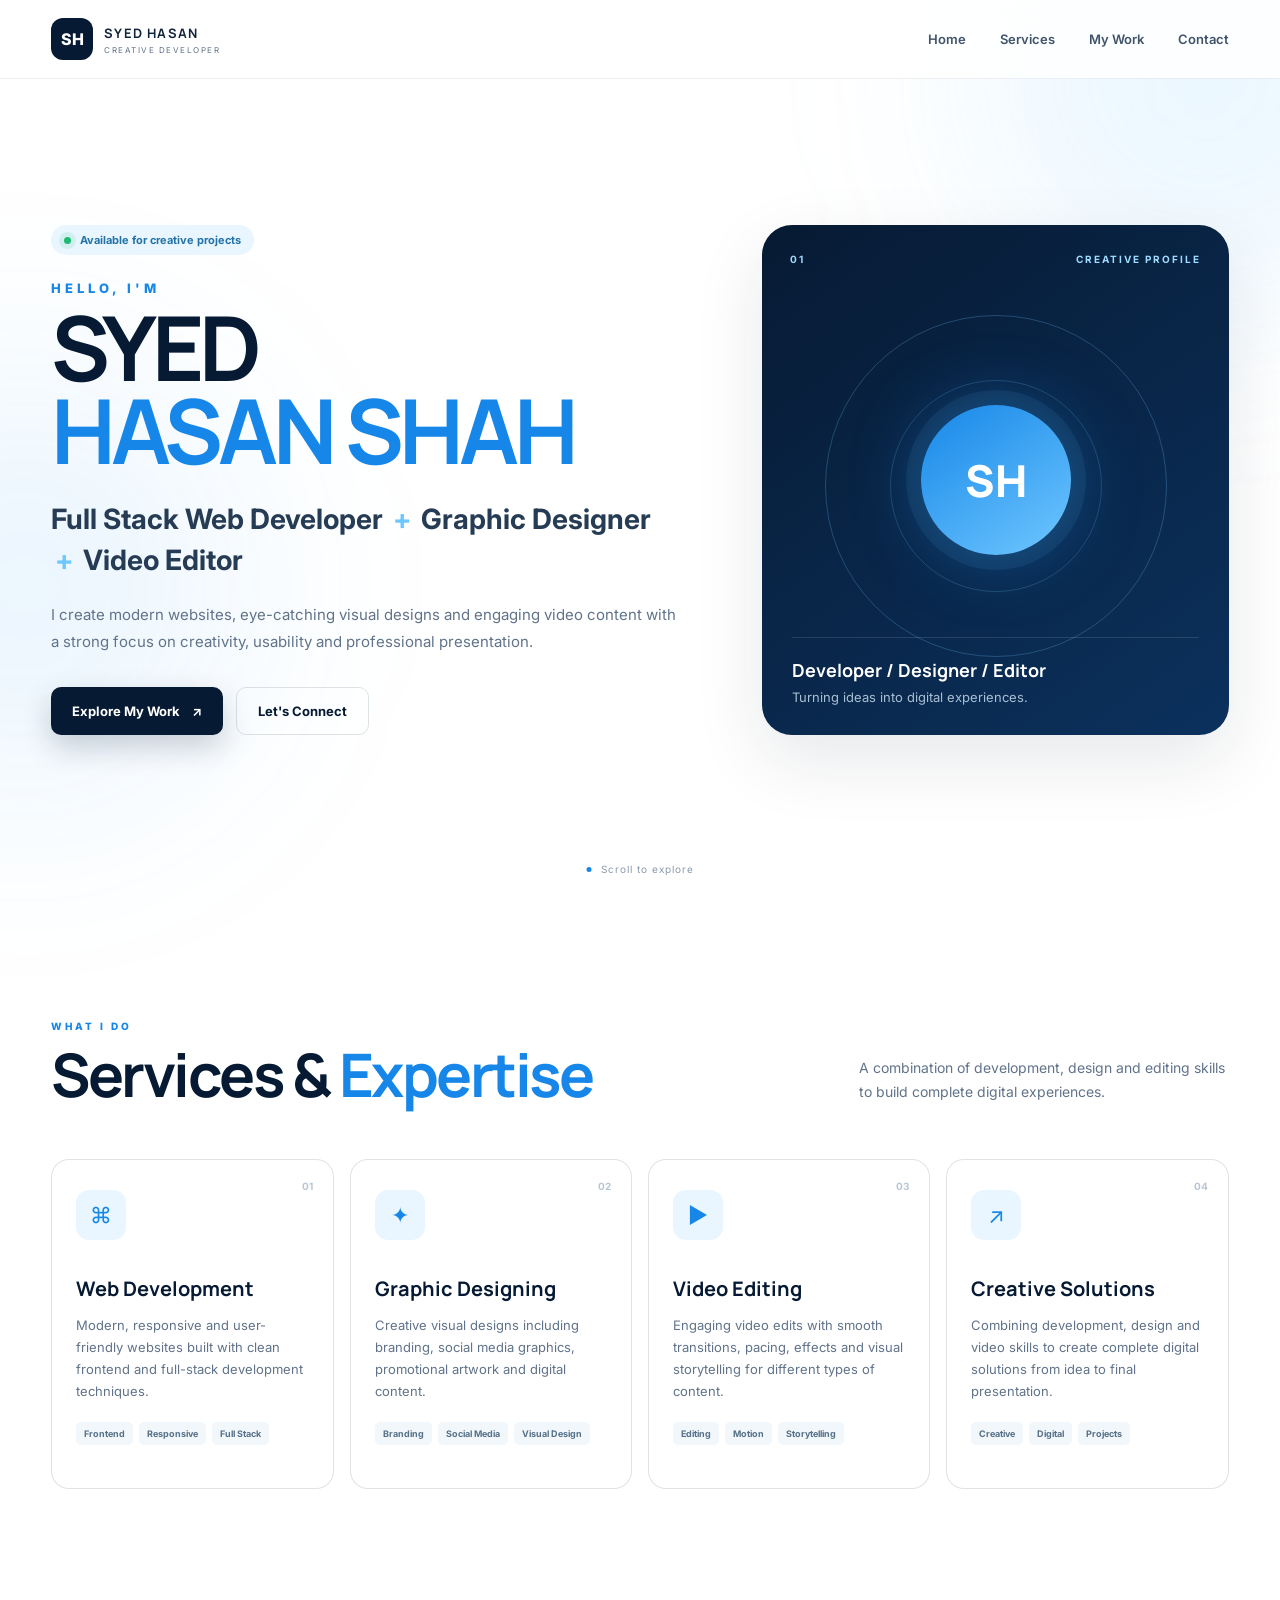
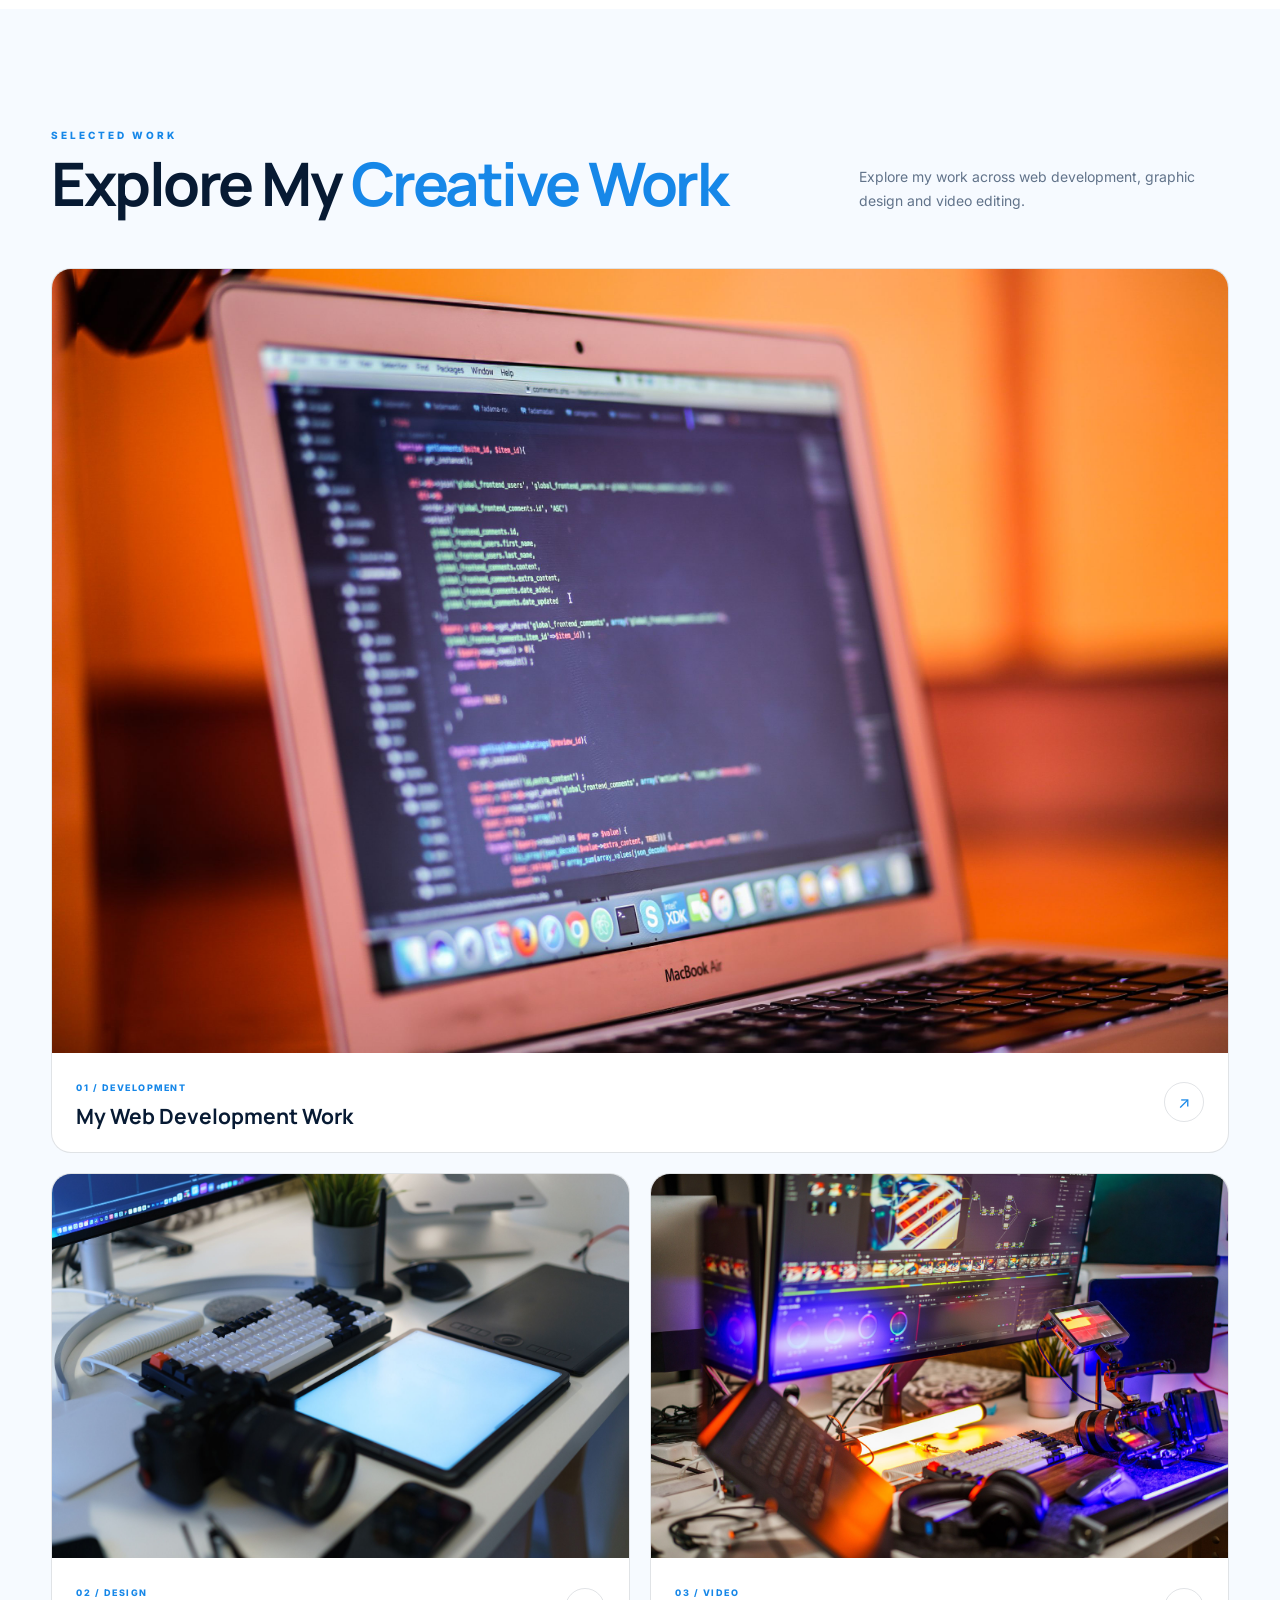
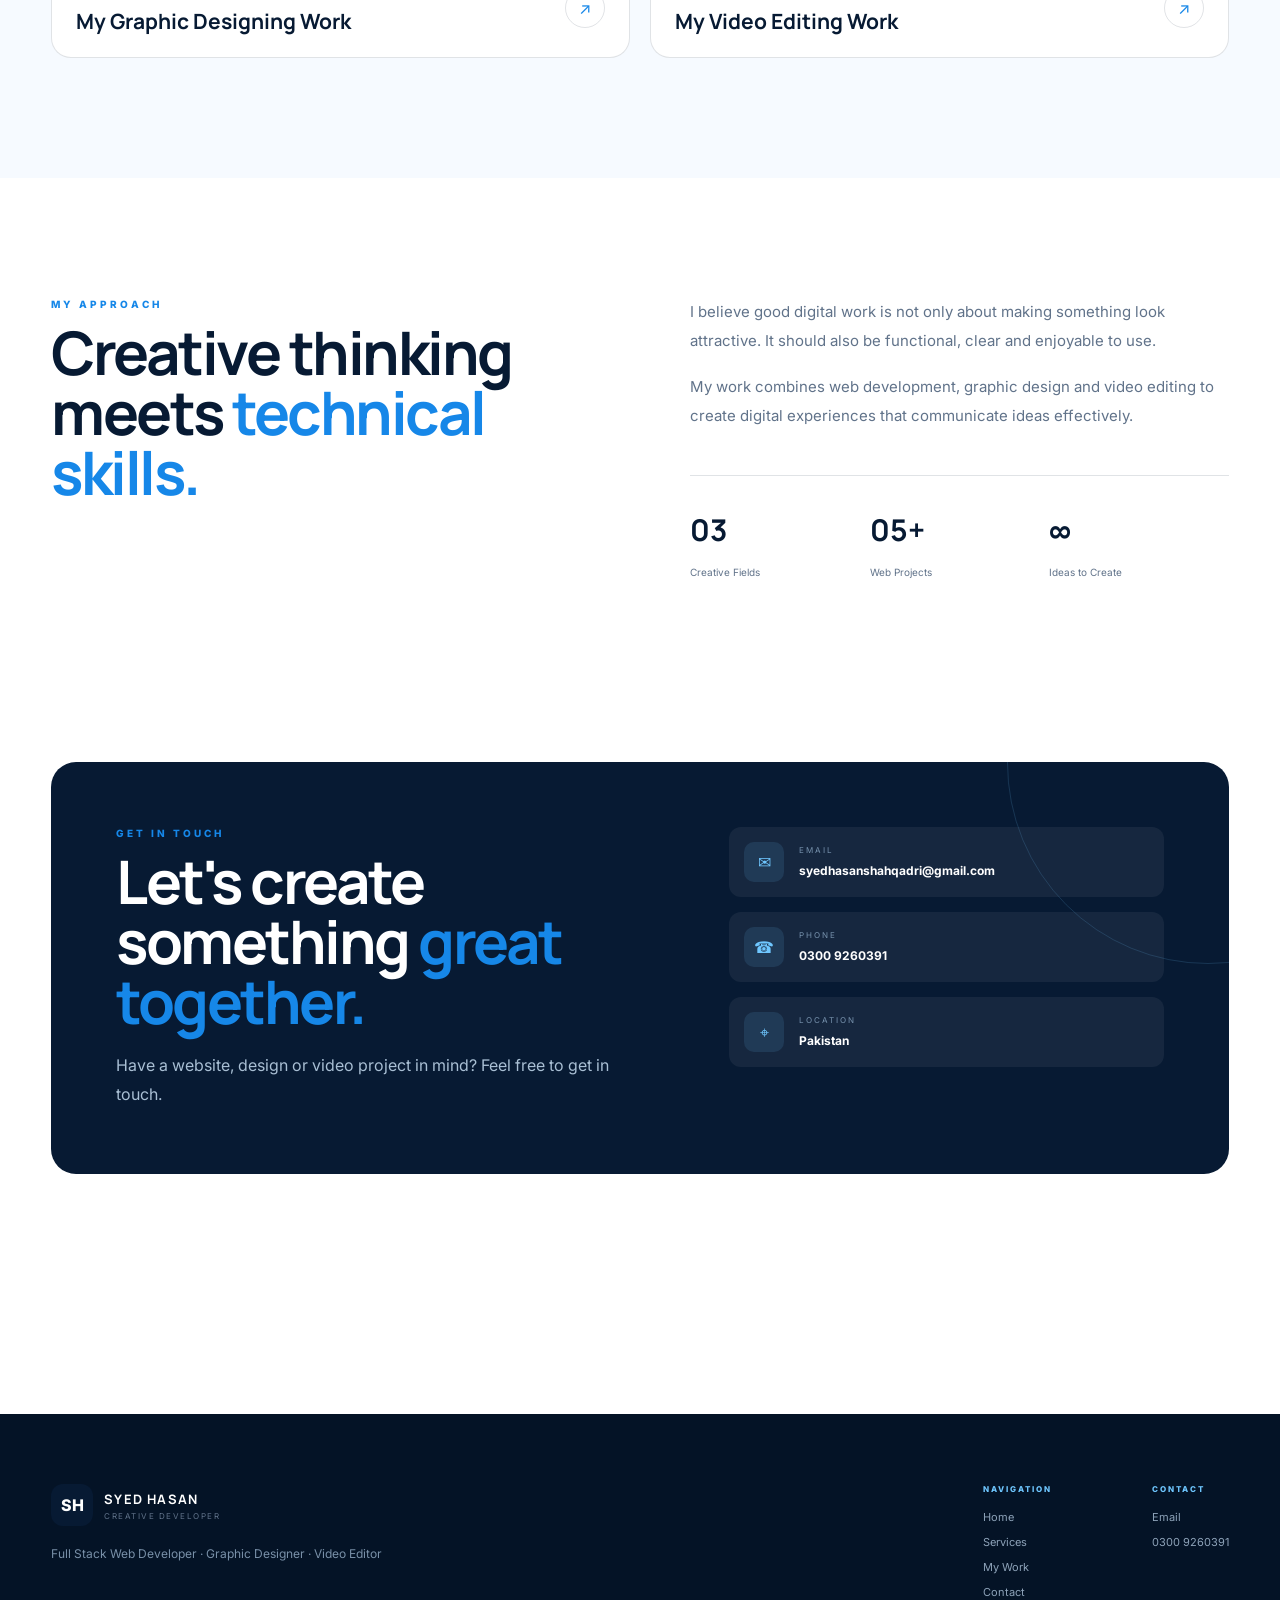
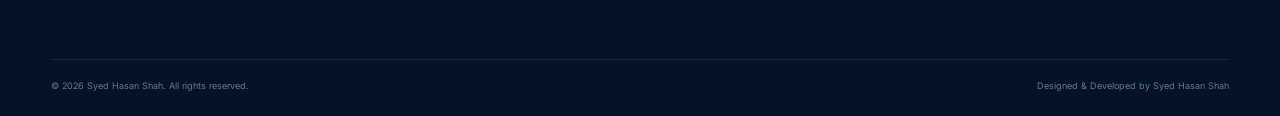
==== index.html @ 086560e9 "Add files via upload" ====
<!DOCTYPE html>
<html lang="en">
<head>
    <meta charset="UTF-8">
    <meta name="viewport" content="width=device-width, initial-scale=1.0">

    <meta name="description" content="Syed Hasan Shah - Full Stack Web Developer, Graphic Designer and Video Editor.">
    <meta name="author" content="Syed Hasan Shah">

    <title>Syed Hasan Shah | Developer • Designer • Video Editor</title>

    <link rel="preconnect" href="https://fonts.googleapis.com">
    <link rel="preconnect" href="https://fonts.gstatic.com" crossorigin>

    <link href="https://fonts.googleapis.com/css2?family=Inter:wght@400;500;600;700;800&family=Manrope:wght@500;600;700;800&display=swap" rel="stylesheet">

    <link rel="stylesheet" href="style.css">
</head>

<body>

    <!-- Background -->
    <div class="background-glow glow-one"></div>
    <div class="background-glow glow-two"></div>

    <!-- NAVBAR -->
    <header class="navbar">
        <div class="container nav-container">

            <a href="#home" class="logo">
                <span>SH</span>
                <div>
                    <strong>SYED HASAN</strong>
                    <small>CREATIVE DEVELOPER</small>
                </div>
            </a>

            <button class="menu-btn" id="menuBtn">
                ☰
            </button>

            <nav id="navMenu">
                <a href="#home">Home</a>
                <a href="#services">Services</a>
                <a href="#work">My Work</a>
                <a href="#contact">Contact</a>
            </nav>

        </div>
    </header>


    <!-- HERO -->
    <main>

        <section class="hero" id="home">

            <div class="container hero-grid">

                <div class="hero-content reveal">

                    <div class="available">
                        <span></span>
                        Available for creative projects
                    </div>

                    <p class="small-heading">HELLO, I'M</p>

                    <h1>
                        SYED
                        <span>HASAN SHAH</span>
                    </h1>

                    <h2>
                        Full Stack Web Developer
                        <span>+</span>
                        Graphic Designer
                        <span>+</span>
                        Video Editor
                    </h2>

                    <p class="hero-description">
                        I create modern websites, eye-catching visual designs
                        and engaging video content with a strong focus on
                        creativity, usability and professional presentation.
                    </p>

                    <div class="hero-buttons">
                        <a href="#work" class="btn primary-btn">
                            Explore My Work
                            <span>↗</span>
                        </a>

                        <a href="#contact" class="btn secondary-btn">
                            Let's Connect
                        </a>
                    </div>

                </div>


                <div class="hero-card reveal">

                    <div class="hero-card-top">
                        <span>01</span>
                        <span>CREATIVE PROFILE</span>
                    </div>

                    <div class="profile-symbol">
                        <div class="symbol-circle">
                            SH
                        </div>
                    </div>

                    <div class="hero-card-bottom">
                        <strong>Developer / Designer / Editor</strong>
                        <p>
                            Turning ideas into digital experiences.
                        </p>
                    </div>

                </div>

            </div>

            <div class="scroll-indicator">
                <span></span>
                Scroll to explore
            </div>

        </section>


        <!-- SERVICES -->
        <section class="section" id="services">

            <div class="container">

                <div class="section-heading reveal">
                    <div>
                        <p class="eyebrow">WHAT I DO</p>
                        <h2>Services & <span>Expertise</span></h2>
                    </div>

                    <p>
                        A combination of development, design and editing
                        skills to build complete digital experiences.
                    </p>
                </div>


                <div class="services-grid">

                    <article class="service-card reveal">
                        <div class="service-number">01</div>

                        <div class="service-icon">⌘</div>

                        <h3>Web Development</h3>

                        <p>
                            Modern, responsive and user-friendly websites
                            built with clean frontend and full-stack
                            development techniques.
                        </p>

                        <div class="tags">
                            <span>Frontend</span>
                            <span>Responsive</span>
                            <span>Full Stack</span>
                        </div>
                    </article>


                    <article class="service-card reveal">
                        <div class="service-number">02</div>

                        <div class="service-icon">✦</div>

                        <h3>Graphic Designing</h3>

                        <p>
                            Creative visual designs including branding,
                            social media graphics, promotional artwork
                            and digital content.
                        </p>

                        <div class="tags">
                            <span>Branding</span>
                            <span>Social Media</span>
                            <span>Visual Design</span>
                        </div>
                    </article>


                    <article class="service-card reveal">
                        <div class="service-number">03</div>

                        <div class="service-icon">▶</div>

                        <h3>Video Editing</h3>

                        <p>
                            Engaging video edits with smooth transitions,
                            pacing, effects and visual storytelling for
                            different types of content.
                        </p>

                        <div class="tags">
                            <span>Editing</span>
                            <span>Motion</span>
                            <span>Storytelling</span>
                        </div>
                    </article>


                    <article class="service-card reveal">
                        <div class="service-number">04</div>

                        <div class="service-icon">↗</div>

                        <h3>Creative Solutions</h3>

                        <p>
                            Combining development, design and video skills
                            to create complete digital solutions from idea
                            to final presentation.
                        </p>

                        <div class="tags">
                            <span>Creative</span>
                            <span>Digital</span>
                            <span>Projects</span>
                        </div>
                    </article>

                </div>

            </div>

        </section>


        <!-- WORK -->
        <section class="section work-section" id="work">

            <div class="container">

                <div class="section-heading reveal">

                    <div>
                        <p class="eyebrow">SELECTED WORK</p>
                        <h2>Explore My <span>Creative Work</span></h2>
                    </div>

                    <p>
                        Explore my work across web development,
                        graphic design and video editing.
                    </p>

                </div>


                <div class="work-grid">


                    <!-- WEB -->
                    <a
                        href="web-development/index.html"
                        class="work-card large-card reveal"
                    >

                        <div class="work-image">
                            <img
                                src="images/web-work.jpg"
                                alt="Web development projects"
                            >

                            <div class="image-overlay">
                                <span>VIEW PROJECTS ↗</span>
                            </div>
                        </div>

                        <div class="work-info">
                            <div>
                                <span class="work-label">01 / DEVELOPMENT</span>
                                <h3>My Web Development Work</h3>
                            </div>

                            <span class="arrow">↗</span>
                        </div>

                    </a>


                    <!-- GRAPHIC -->
                    <a
                        href="https://syedhasanshahqadri-ops.github.io/graphic-designs/"
                        target="_blank"
                        rel="noopener"
                        class="work-card reveal"
                    >

                        <div class="work-image">
                            <img
                                src="images/graphic-work.jpg"
                                alt="Graphic designing work"
                            >

                            <div class="image-overlay">
                                <span>OPEN WORK ↗</span>
                            </div>
                        </div>

                        <div class="work-info">
                            <div>
                                <span class="work-label">02 / DESIGN</span>
                                <h3>My Graphic Designing Work</h3>
                            </div>

                            <span class="arrow">↗</span>
                        </div>

                    </a>


                    <!-- VIDEO -->
                    <a
                        href="https://syedhasanshahqadri-ops.github.io/Video-Web/"
                        target="_blank"
                        rel="noopener"
                        class="work-card reveal"
                    >

                        <div class="work-image">
                            <img
                                src="images/video-work.jpg"
                                alt="Video editing work"
                            >

                            <div class="image-overlay">
                                <span>OPEN WORK ↗</span>
                            </div>
                        </div>

                        <div class="work-info">
                            <div>
                                <span class="work-label">03 / VIDEO</span>
                                <h3>My Video Editing Work</h3>
                            </div>

                            <span class="arrow">↗</span>
                        </div>

                    </a>

                </div>

            </div>

        </section>


        <!-- ABOUT / APPROACH -->
        <section class="section about-section">

            <div class="container about-grid">

                <div class="about-title reveal">
                    <p class="eyebrow">MY APPROACH</p>
                    <h2>
                        Creative thinking meets
                        <span>technical skills.</span>
                    </h2>
                </div>

                <div class="about-text reveal">

                    <p>
                        I believe good digital work is not only about
                        making something look attractive. It should also
                        be functional, clear and enjoyable to use.
                    </p>

                    <p>
                        My work combines web development, graphic design
                        and video editing to create digital experiences
                        that communicate ideas effectively.
                    </p>

                    <div class="stats">

                        <div>
                            <strong>03</strong>
                            <span>Creative Fields</span>
                        </div>

                        <div>
                            <strong>05+</strong>
                            <span>Web Projects</span>
                        </div>

                        <div>
                            <strong>∞</strong>
                            <span>Ideas to Create</span>
                        </div>

                    </div>

                </div>

            </div>

        </section>


        <!-- CONTACT -->
        <section class="section contact-section" id="contact">

            <div class="container">

                <div class="contact-box reveal">

                    <div class="contact-main">

                        <p class="eyebrow">GET IN TOUCH</p>

                        <h2>
                            Let's create something
                            <span>great together.</span>
                        </h2>

                        <p>
                            Have a website, design or video project in mind?
                            Feel free to get in touch.
                        </p>

                    </div>


                    <div class="contact-details">

                        <a href="mailto:syedhasanshahqadri@gmail.com">
                            <span class="contact-icon">✉</span>
                            <div>
                                <small>EMAIL</small>
                                <strong>syedhasanshahqadri@gmail.com</strong>
                            </div>
                        </a>


                        <a href="tel:+923009260391">
                            <span class="contact-icon">☎</span>
                            <div>
                                <small>PHONE</small>
                                <strong>0300 9260391</strong>
                            </div>
                        </a>


                        <div>
                            <span class="contact-icon">⌖</span>
                            <div>
                                <small>LOCATION</small>
                                <strong>Pakistan</strong>
                            </div>
                        </div>

                    </div>

                </div>

            </div>

        </section>

    </main>


    <!-- FOOTER -->
    <footer>

        <div class="container footer-top">

            <div>
                <a href="#home" class="logo footer-logo">
                    <span>SH</span>
                    <div>
                        <strong>SYED HASAN</strong>
                        <small>CREATIVE DEVELOPER</small>
                    </div>
                </a>

                <p>
                    Full Stack Web Developer · Graphic Designer · Video Editor
                </p>
            </div>


            <div class="footer-links">

                <div>
                    <small>NAVIGATION</small>
                    <a href="#home">Home</a>
                    <a href="#services">Services</a>
                    <a href="#work">My Work</a>
                    <a href="#contact">Contact</a>
                </div>

                <div>
                    <small>CONTACT</small>
                    <a href="mailto:syedhasanshahqadri@gmail.com">
                        Email
                    </a>
                    <a href="tel:+923009260391">
                        0300 9260391
                    </a>
                </div>

            </div>

        </div>


        <div class="container footer-bottom">

            <span>
                © 2026 Syed Hasan Shah. All rights reserved.
            </span>

            <span>
                Designed & Developed by Syed Hasan Shah
            </span>

        </div>

    </footer>


    <script src="script.js"></script>

</body>
</html>
---- style.css ----
:root {
    --navy: #071a33;
    --navy-2: #0b2547;
    --blue: #1687e8;
    --light-blue: #6fc7ff;
    --pale-blue: #eaf6ff;
    --white: #ffffff;
    --text: #12243a;
    --muted: #61738a;
    --border: rgba(7, 26, 51, 0.12);
    --shadow: 0 25px 70px rgba(7, 26, 51, 0.10);

    --font-main: "Inter", sans-serif;
    --font-heading: "Manrope", sans-serif;
}

* {
    margin: 0;
    padding: 0;
    box-sizing: border-box;
}

html {
    scroll-behavior: smooth;
}

body {
    font-family: var(--font-main);
    color: var(--text);
    background: var(--white);
    overflow-x: hidden;
}

a {
    color: inherit;
    text-decoration: none;
}

img {
    max-width: 100%;
    display: block;
}

.container {
    width: min(1180px, 92%);
    margin: auto;
}


/* BACKGROUND */

.background-glow {
    position: fixed;
    width: 450px;
    height: 450px;
    border-radius: 50%;
    filter: blur(100px);
    pointer-events: none;
    z-index: -2;
}

.glow-one {
    background: rgba(111, 199, 255, 0.14);
    top: -150px;
    right: -150px;
}

.glow-two {
    background: rgba(22, 135, 232, 0.08);
    bottom: 10%;
    left: -200px;
}


/* NAVBAR */

.navbar {
    position: fixed;
    top: 0;
    width: 100%;
    z-index: 1000;
    padding: 18px 0;
    background: rgba(255, 255, 255, 0.82);
    backdrop-filter: blur(18px);
    border-bottom: 1px solid rgba(7, 26, 51, 0.07);
}

.nav-container {
    display: flex;
    justify-content: space-between;
    align-items: center;
}

.logo {
    display: flex;
    align-items: center;
    gap: 11px;
}

.logo > span {
    width: 42px;
    height: 42px;
    display: grid;
    place-items: center;
    border-radius: 12px;
    color: white;
    font-weight: 800;
    background: var(--navy);
}

.logo strong {
    display: block;
    font-family: var(--font-heading);
    font-size: 13px;
    letter-spacing: 1.2px;
}

.logo small {
    display: block;
    margin-top: 3px;
    color: var(--muted);
    font-size: 8px;
    letter-spacing: 1.5px;
}

nav {
    display: flex;
    align-items: center;
    gap: 34px;
}

nav a {
    position: relative;
    font-size: 13px;
    font-weight: 600;
    color: #40536b;
    transition: 0.3s;
}

nav a::after {
    content: "";
    position: absolute;
    left: 0;
    bottom: -7px;
    width: 0;
    height: 2px;
    background: var(--blue);
    transition: 0.3s;
}

nav a:hover {
    color: var(--blue);
}

nav a:hover::after {
    width: 100%;
}

.menu-btn {
    display: none;
    border: none;
    background: var(--navy);
    color: white;
    width: 42px;
    height: 42px;
    border-radius: 10px;
    font-size: 20px;
}


/* HERO */

.hero {
    min-height: 100vh;
    display: flex;
    align-items: center;
    padding: 150px 0 90px;
    position: relative;
}

.hero-grid {
    display: grid;
    grid-template-columns: 1.15fr 0.85fr;
    gap: 80px;
    align-items: center;
}

.available {
    display: inline-flex;
    align-items: center;
    gap: 9px;
    background: var(--pale-blue);
    color: #2373a7;
    border-radius: 100px;
    padding: 8px 13px;
    font-size: 11px;
    font-weight: 700;
    margin-bottom: 25px;
}

.available span {
    width: 7px;
    height: 7px;
    border-radius: 50%;
    background: #1dbb72;
    box-shadow: 0 0 0 5px rgba(29, 187, 114, 0.12);
}

.small-heading {
    color: var(--blue);
    font-size: 13px;
    letter-spacing: 4px;
    font-weight: 800;
    margin-bottom: 10px;
}

.hero h1 {
    font-family: var(--font-heading);
    font-size: clamp(52px, 7vw, 94px);
    line-height: 0.92;
    letter-spacing: -5px;
    color: var(--navy);
}

.hero h1 span {
    display: block;
    color: var(--blue);
}

.hero h2 {
    margin-top: 28px;
    max-width: 720px;
    font-size: clamp(19px, 2.2vw, 28px);
    line-height: 1.45;
    font-weight: 700;
    color: #263c55;
}

.hero h2 span {
    color: var(--light-blue);
    padding: 0 4px;
}

.hero-description {
    max-width: 650px;
    margin-top: 20px;
    color: var(--muted);
    line-height: 1.8;
    font-size: 15px;
}

.hero-buttons {
    display: flex;
    gap: 13px;
    margin-top: 32px;
    flex-wrap: wrap;
}

.btn {
    display: inline-flex;
    align-items: center;
    gap: 12px;
    padding: 15px 21px;
    border-radius: 10px;
    font-size: 13px;
    font-weight: 700;
    transition: 0.3s;
}

.primary-btn {
    color: white;
    background: var(--navy);
    box-shadow: 0 12px 30px rgba(7, 26, 51, 0.2);
}

.primary-btn:hover {
    transform: translateY(-3px);
    background: var(--blue);
}

.secondary-btn {
    color: var(--navy);
    border: 1px solid var(--border);
}

.secondary-btn:hover {
    border-color: var(--blue);
    color: var(--blue);
    transform: translateY(-3px);
}


/* HERO CARD */

.hero-card {
    min-height: 510px;
    border-radius: 30px;
    background:
        linear-gradient(
            145deg,
            #071a33,
            #0b315d
        );
    position: relative;
    overflow: hidden;
    padding: 28px;
    box-shadow: var(--shadow);
}

.hero-card::before {
    content: "";
    position: absolute;
    width: 340px;
    height: 340px;
    border-radius: 50%;
    border: 1px solid rgba(111, 199, 255, 0.25);
    top: 90px;
    left: 50%;
    transform: translateX(-50%);
}

.hero-card::after {
    content: "";
    position: absolute;
    width: 210px;
    height: 210px;
    border-radius: 50%;
    border: 1px solid rgba(111, 199, 255, 0.2);
    top: 155px;
    left: 50%;
    transform: translateX(-50%);
}

.hero-card-top {
    display: flex;
    justify-content: space-between;
    color: #9edcff;
    font-size: 10px;
    font-weight: 700;
    letter-spacing: 2px;
}

.profile-symbol {
    position: absolute;
    inset: 0;
    display: grid;
    place-items: center;
}

.symbol-circle {
    width: 150px;
    height: 150px;
    border-radius: 50%;
    display: grid;
    place-items: center;
    color: white;
    font-family: var(--font-heading);
    font-size: 44px;
    font-weight: 800;
    background: linear-gradient(145deg, #1687e8, #6fc7ff);
    box-shadow:
        0 0 0 15px rgba(111, 199, 255, 0.08),
        0 0 70px rgba(22, 135, 232, 0.45);
}

.hero-card-bottom {
    position: absolute;
    bottom: 30px;
    left: 30px;
    right: 30px;
    padding-top: 20px;
    border-top: 1px solid rgba(255,255,255,0.12);
    color: white;
}

.hero-card-bottom strong {
    font-family: var(--font-heading);
    font-size: 18px;
}

.hero-card-bottom p {
    color: #a9bfd4;
    margin-top: 7px;
    font-size: 13px;
}

.scroll-indicator {
    position: absolute;
    bottom: 25px;
    left: 50%;
    transform: translateX(-50%);
    display: flex;
    align-items: center;
    gap: 9px;
    color: #8a9aac;
    font-size: 10px;
    letter-spacing: 1px;
}

.scroll-indicator span {
    width: 5px;
    height: 5px;
    border-radius: 50%;
    background: var(--blue);
}


/* SECTIONS */

.section {
    padding: 120px 0;
}

.section-heading {
    display: flex;
    justify-content: space-between;
    gap: 50px;
    align-items: end;
    margin-bottom: 55px;
}

.eyebrow {
    color: var(--blue);
    font-size: 10px;
    letter-spacing: 3px;
    font-weight: 800;
    margin-bottom: 12px;
}

.section-heading h2,
.about-title h2,
.contact-main h2 {
    font-family: var(--font-heading);
    font-size: clamp(36px, 5vw, 60px);
    line-height: 1;
    letter-spacing: -2.5px;
    color: var(--navy);
}

.section-heading h2 span,
.about-title h2 span,
.contact-main h2 span {
    color: var(--blue);
}

.section-heading > p {
    max-width: 370px;
    color: var(--muted);
    line-height: 1.7;
    font-size: 14px;
}


/* SERVICES */

.services-grid {
    display: grid;
    grid-template-columns: repeat(4, 1fr);
    gap: 16px;
}

.service-card {
    position: relative;
    padding: 30px 24px;
    min-height: 330px;
    border: 1px solid var(--border);
    border-radius: 18px;
    background: white;
    transition: 0.4s;
    overflow: hidden;
}

.service-card:hover {
    transform: translateY(-8px);
    border-color: rgba(22, 135, 232, 0.35);
    box-shadow: var(--shadow);
}

.service-number {
    position: absolute;
    top: 20px;
    right: 20px;
    color: #b8c6d4;
    font-size: 10px;
    font-weight: 700;
}

.service-icon {
    width: 50px;
    height: 50px;
    display: grid;
    place-items: center;
    border-radius: 13px;
    background: var(--pale-blue);
    color: var(--blue);
    font-size: 22px;
    margin-bottom: 35px;
}

.service-card h3 {
    font-family: var(--font-heading);
    font-size: 20px;
    color: var(--navy);
}

.service-card p {
    color: var(--muted);
    line-height: 1.7;
    font-size: 13px;
    margin-top: 12px;
}

.tags {
    display: flex;
    flex-wrap: wrap;
    gap: 6px;
    margin-top: 20px;
}

.tags span {
    background: #f2f7fb;
    color: #557087;
    padding: 6px 8px;
    border-radius: 5px;
    font-size: 9px;
    font-weight: 700;
}


/* WORK */

.work-section {
    background: #f6faff;
}

.work-grid {
    display: grid;
    grid-template-columns: repeat(2, 1fr);
    gap: 20px;
}

.work-card {
    display: block;
    border-radius: 20px;
    overflow: hidden;
    background: white;
    border: 1px solid var(--border);
    transition: 0.4s;
}

.work-card:first-child {
    grid-column: 1 / -1;
}

.work-card:hover {
    transform: translateY(-8px);
    box-shadow: var(--shadow);
}

.work-image {
    position: relative;
    overflow: hidden;
    background: var(--navy);
    min-height: 300px;
}

.large-card .work-image {
    min-height: 430px;
}

.work-image img {
    width: 100%;
    height: 100%;
    object-fit: cover;
    transition: 0.6s;
}

.work-card:hover .work-image img {
    transform: scale(1.04);
}

.image-overlay {
    position: absolute;
    inset: 0;
    display: grid;
    place-items: center;
    background: rgba(7, 26, 51, 0.6);
    opacity: 0;
    transition: 0.4s;
}

.work-card:hover .image-overlay {
    opacity: 1;
}

.image-overlay span {
    padding: 12px 17px;
    border: 1px solid rgba(255,255,255,0.4);
    border-radius: 100px;
    color: white;
    font-size: 10px;
    font-weight: 800;
    letter-spacing: 1px;
    backdrop-filter: blur(8px);
}

.work-info {
    padding: 22px 24px;
    display: flex;
    justify-content: space-between;
    align-items: center;
}

.work-label {
    color: var(--blue);
    font-size: 9px;
    font-weight: 800;
    letter-spacing: 1.5px;
}

.work-info h3 {
    margin-top: 7px;
    font-family: var(--font-heading);
    font-size: 21px;
    color: var(--navy);
}

.arrow {
    width: 40px;
    height: 40px;
    display: grid;
    place-items: center;
    border: 1px solid var(--border);
    border-radius: 50%;
    color: var(--blue);
}


/* ABOUT */

.about-grid {
    display: grid;
    grid-template-columns: 1fr 1fr;
    gap: 100px;
    align-items: start;
}

.about-text {
    color: var(--muted);
    line-height: 1.9;
    font-size: 15px;
}

.about-text p + p {
    margin-top: 18px;
}

.stats {
    display: grid;
    grid-template-columns: repeat(3, 1fr);
    margin-top: 45px;
    border-top: 1px solid var(--border);
    padding-top: 25px;
}

.stats strong {
    display: block;
    font-family: var(--font-heading);
    font-size: 30px;
    color: var(--navy);
}

.stats span {
    display: block;
    margin-top: 5px;
    font-size: 10px;
    color: var(--muted);
}


/* CONTACT */

.contact-section {
    padding-top: 60px;
}

.contact-box {
    display: grid;
    grid-template-columns: 1fr 0.8fr;
    gap: 70px;
    padding: 65px;
    border-radius: 25px;
    background: var(--navy);
    color: white;
    overflow: hidden;
    position: relative;
}

.contact-box::before {
    content: "";
    position: absolute;
    width: 400px;
    height: 400px;
    border: 1px solid rgba(111, 199, 255, 0.16);
    border-radius: 50%;
    right: -180px;
    top: -200px;
}

.contact-main h2 {
    color: white;
}

.contact-main > p:last-child {
    color: #a9bfd4;
    margin-top: 20px;
    max-width: 500px;
    line-height: 1.8;
}

.contact-details {
    display: flex;
    flex-direction: column;
    gap: 15px;
}

.contact-details > a,
.contact-details > div {
    display: flex;
    align-items: center;
    gap: 15px;
    padding: 15px;
    border-radius: 12px;
    background: rgba(255,255,255,0.06);
    transition: 0.3s;
}

.contact-details > a:hover {
    background: rgba(111,199,255,0.12);
    transform: translateX(5px);
}

.contact-icon {
    width: 40px;
    height: 40px;
    display: grid;
    place-items: center;
    border-radius: 10px;
    background: rgba(111,199,255,0.12);
    color: var(--light-blue);
}

.contact-details small {
    display: block;
    color: #7792ad;
    font-size: 8px;
    letter-spacing: 2px;
    margin-bottom: 4px;
}

.contact-details strong {
    font-size: 12px;
    color: white;
}


/* FOOTER */

footer {
    margin-top: 120px;
    background: #041326;
    color: white;
    padding: 70px 0 25px;
}

.footer-top {
    display: flex;
    justify-content: space-between;
    gap: 70px;
}

.footer-logo {
    color: white;
}

.footer-top > div:first-child > p {
    color: #7990a8;
    font-size: 12px;
    margin-top: 20px;
}

.footer-links {
    display: flex;
    gap: 100px;
}

.footer-links > div {
    display: flex;
    flex-direction: column;
    gap: 11px;
}

.footer-links small {
    color: var(--light-blue);
    letter-spacing: 2px;
    font-size: 8px;
    font-weight: 800;
    margin-bottom: 5px;
}

.footer-links a {
    color: #8da2b8;
    font-size: 11px;
    transition: 0.3s;
}

.footer-links a:hover {
    color: white;
}

.footer-bottom {
    border-top: 1px solid rgba(255,255,255,0.08);
    margin-top: 60px;
    padding-top: 20px;
    display: flex;
    justify-content: space-between;
    gap: 20px;
    color: #657b91;
    font-size: 9px;
}


/* REVEAL */

.reveal {
    opacity: 0;
    transform: translateY(35px);
    transition:
        opacity 0.8s ease,
        transform 0.8s ease;
}

.reveal.show {
    opacity: 1;
    transform: translateY(0);
}


/* RESPONSIVE */

@media (max-width: 1000px) {

    .hero-grid {
        grid-template-columns: 1fr;
        gap: 50px;
    }

    .hero-card {
        min-height: 400px;
    }

    .services-grid {
        grid-template-columns: repeat(2, 1fr);
    }

    .about-grid {
        gap: 50px;
    }

}


@media (max-width: 700px) {

    .navbar {
        padding: 12px 0;
    }

    .menu-btn {
        display: block;
    }

    nav {
        position: absolute;
        top: 70px;
        left: 4%;
        right: 4%;
        display: none;
        flex-direction: column;
        align-items: stretch;
        gap: 0;
        padding: 10px;
        border-radius: 14px;
        background: white;
        box-shadow: var(--shadow);
    }

    nav.active {
        display: flex;
    }

    nav a {
        padding: 13px;
    }

    .hero {
        padding-top: 130px;
    }

    .hero h1 {
        font-size: 52px;
        letter-spacing: -3px;
    }

    .hero-card {
        min-height: 350px;
    }

    .section {
        padding: 80px 0;
    }

    .section-heading {
        display: block;
    }

    .section-heading > p {
        margin-top: 18px;
    }

    .services-grid {
        grid-template-columns: 1fr;
    }

    .work-grid {
        grid-template-columns: 1fr;
    }

    .work-card:first-child {
        grid-column: auto;
    }

    .large-card .work-image,
    .work-image {
        min-height: 260px;
    }

    .about-grid {
        grid-template-columns: 1fr;
        gap: 35px;
    }

    .contact-box {
        grid-template-columns: 1fr;
        padding: 35px 25px;
        gap: 40px;
    }

    .footer-top {
        flex-direction: column;
    }

    .footer-links {
        gap: 60px;
    }

    .footer-bottom {
        flex-direction: column;
    }

}
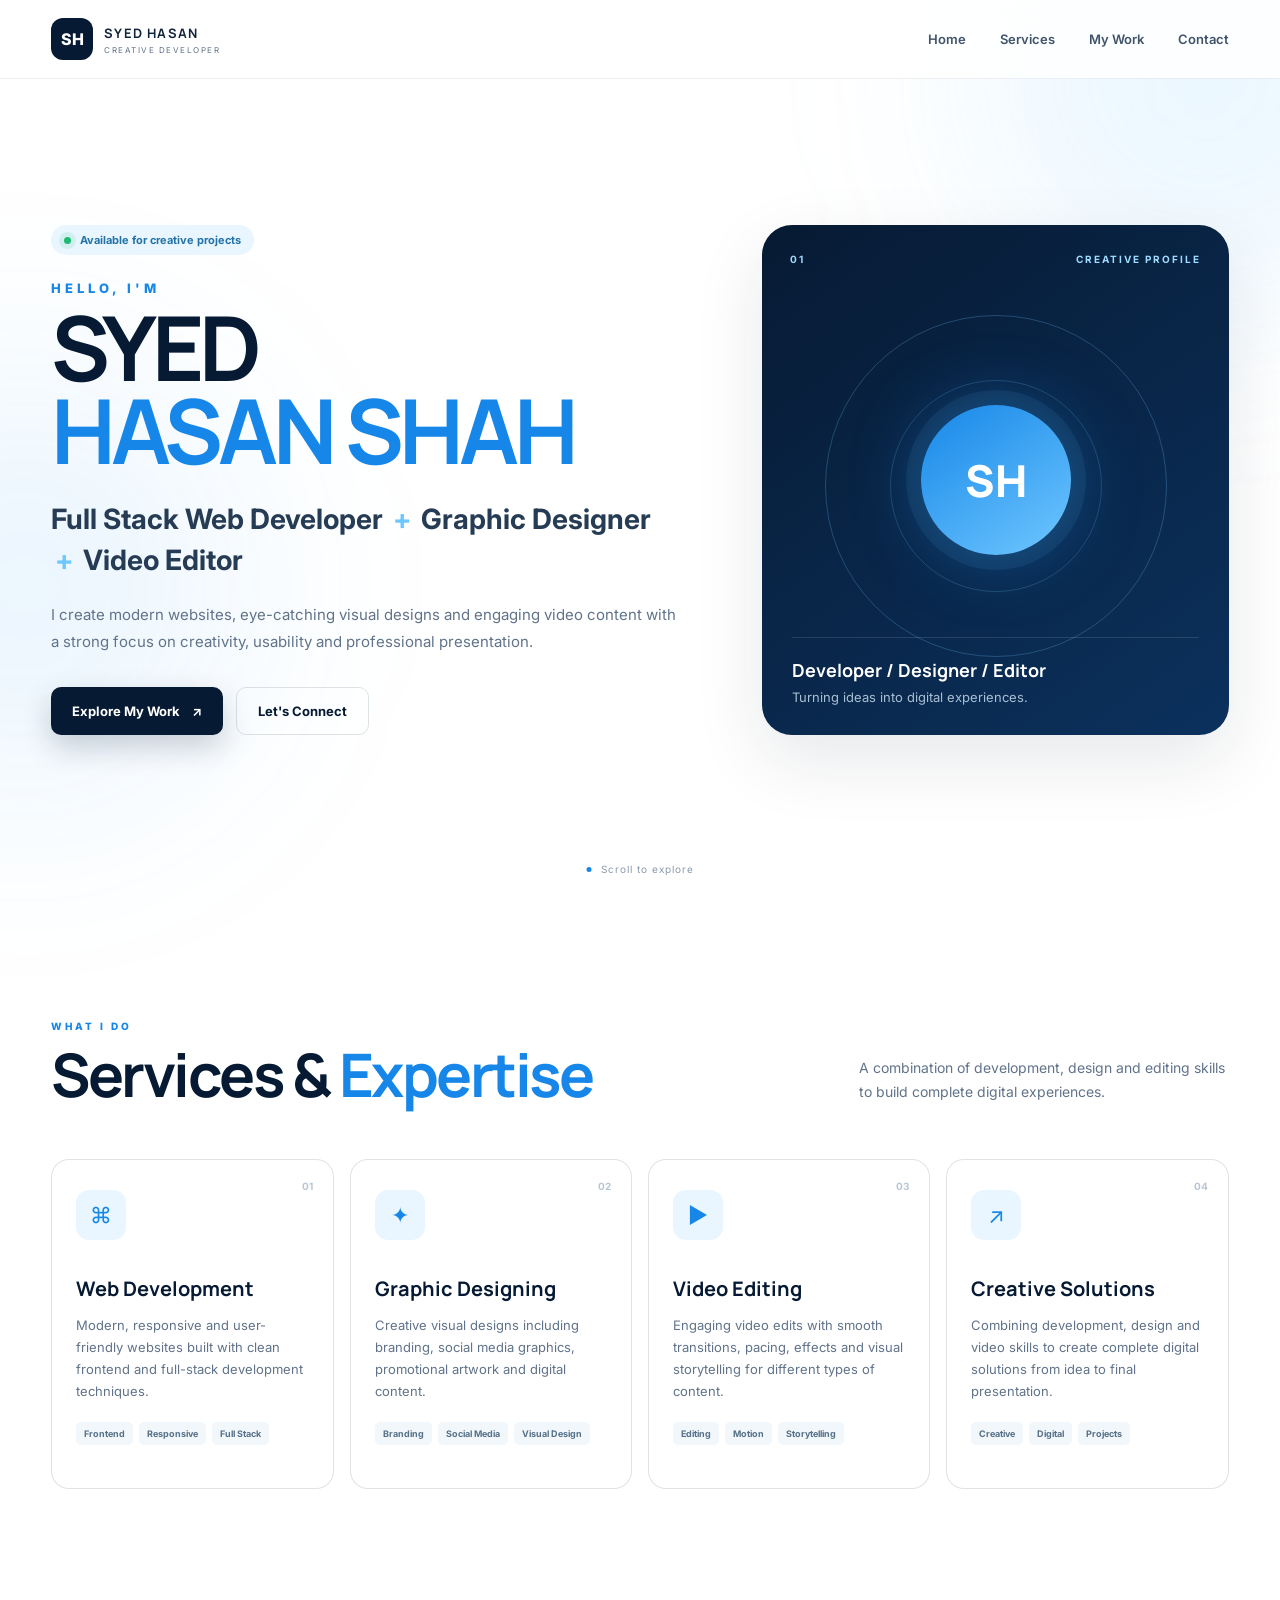
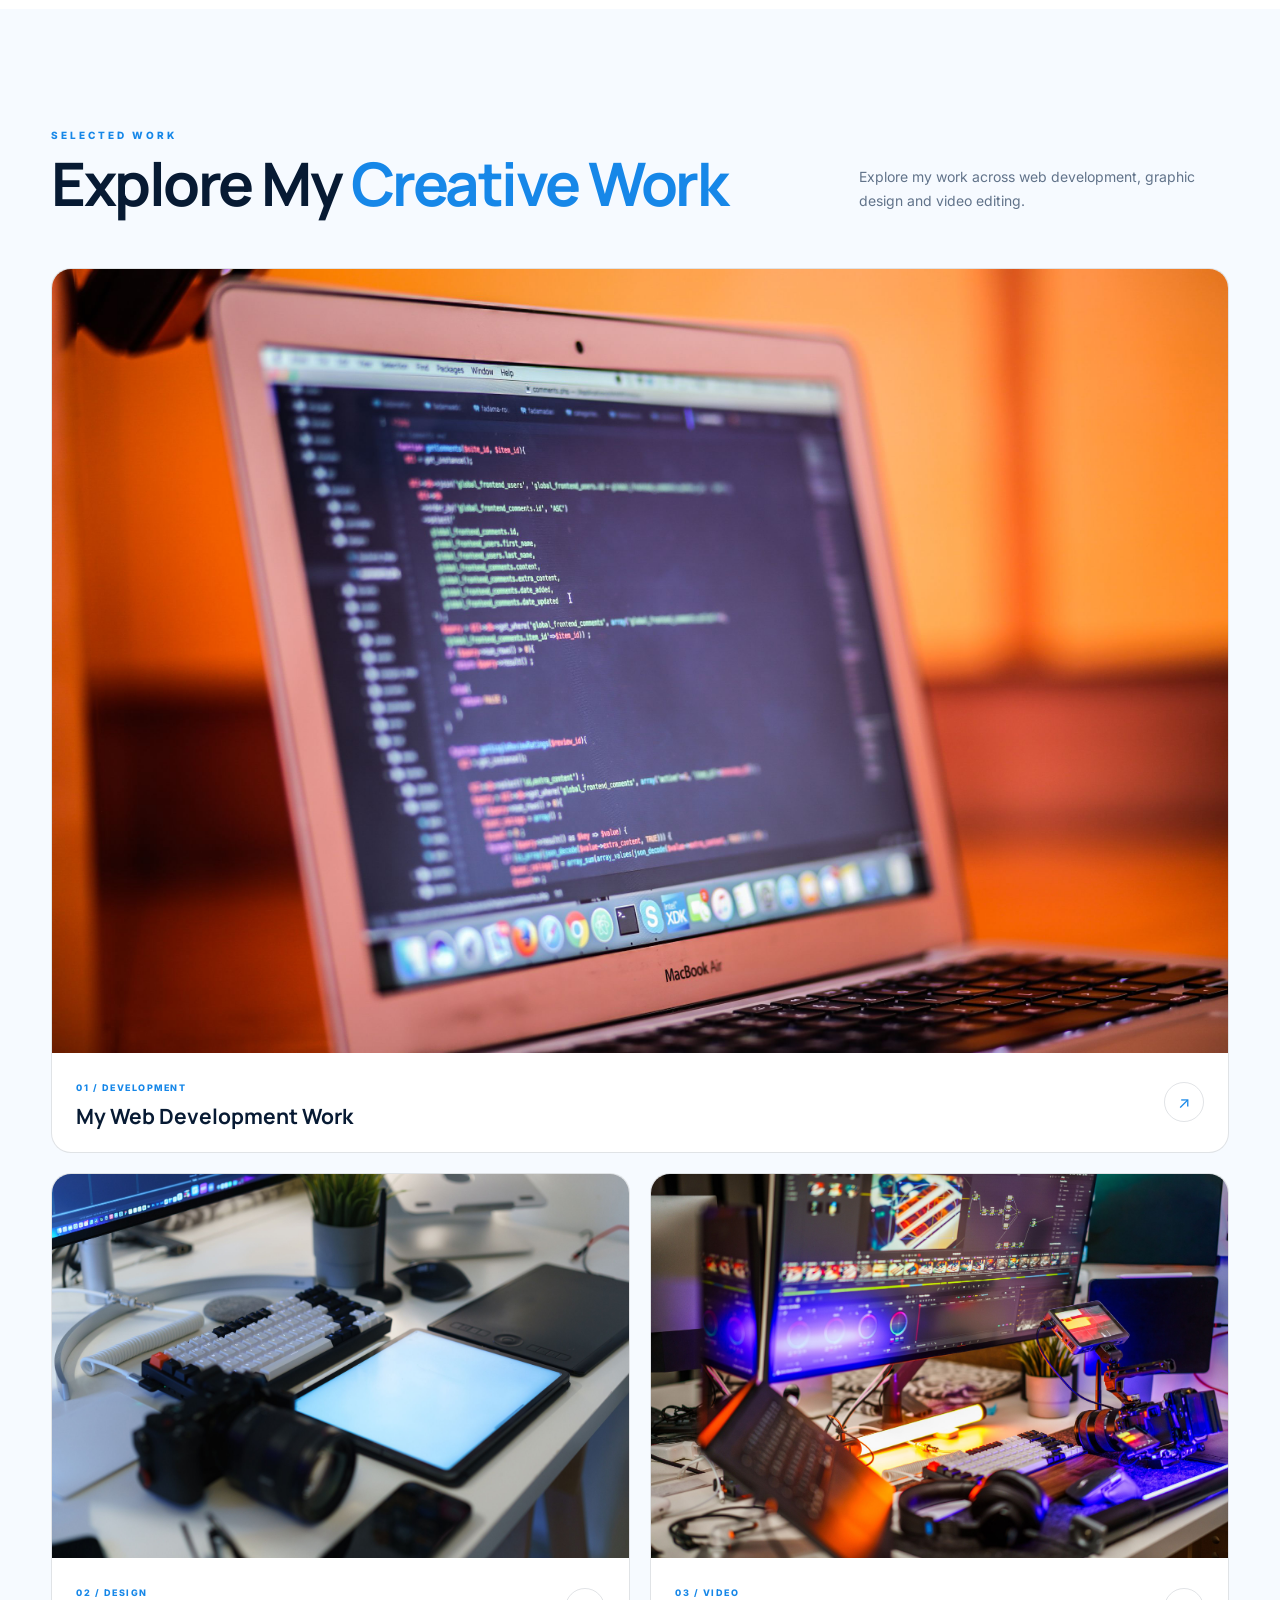
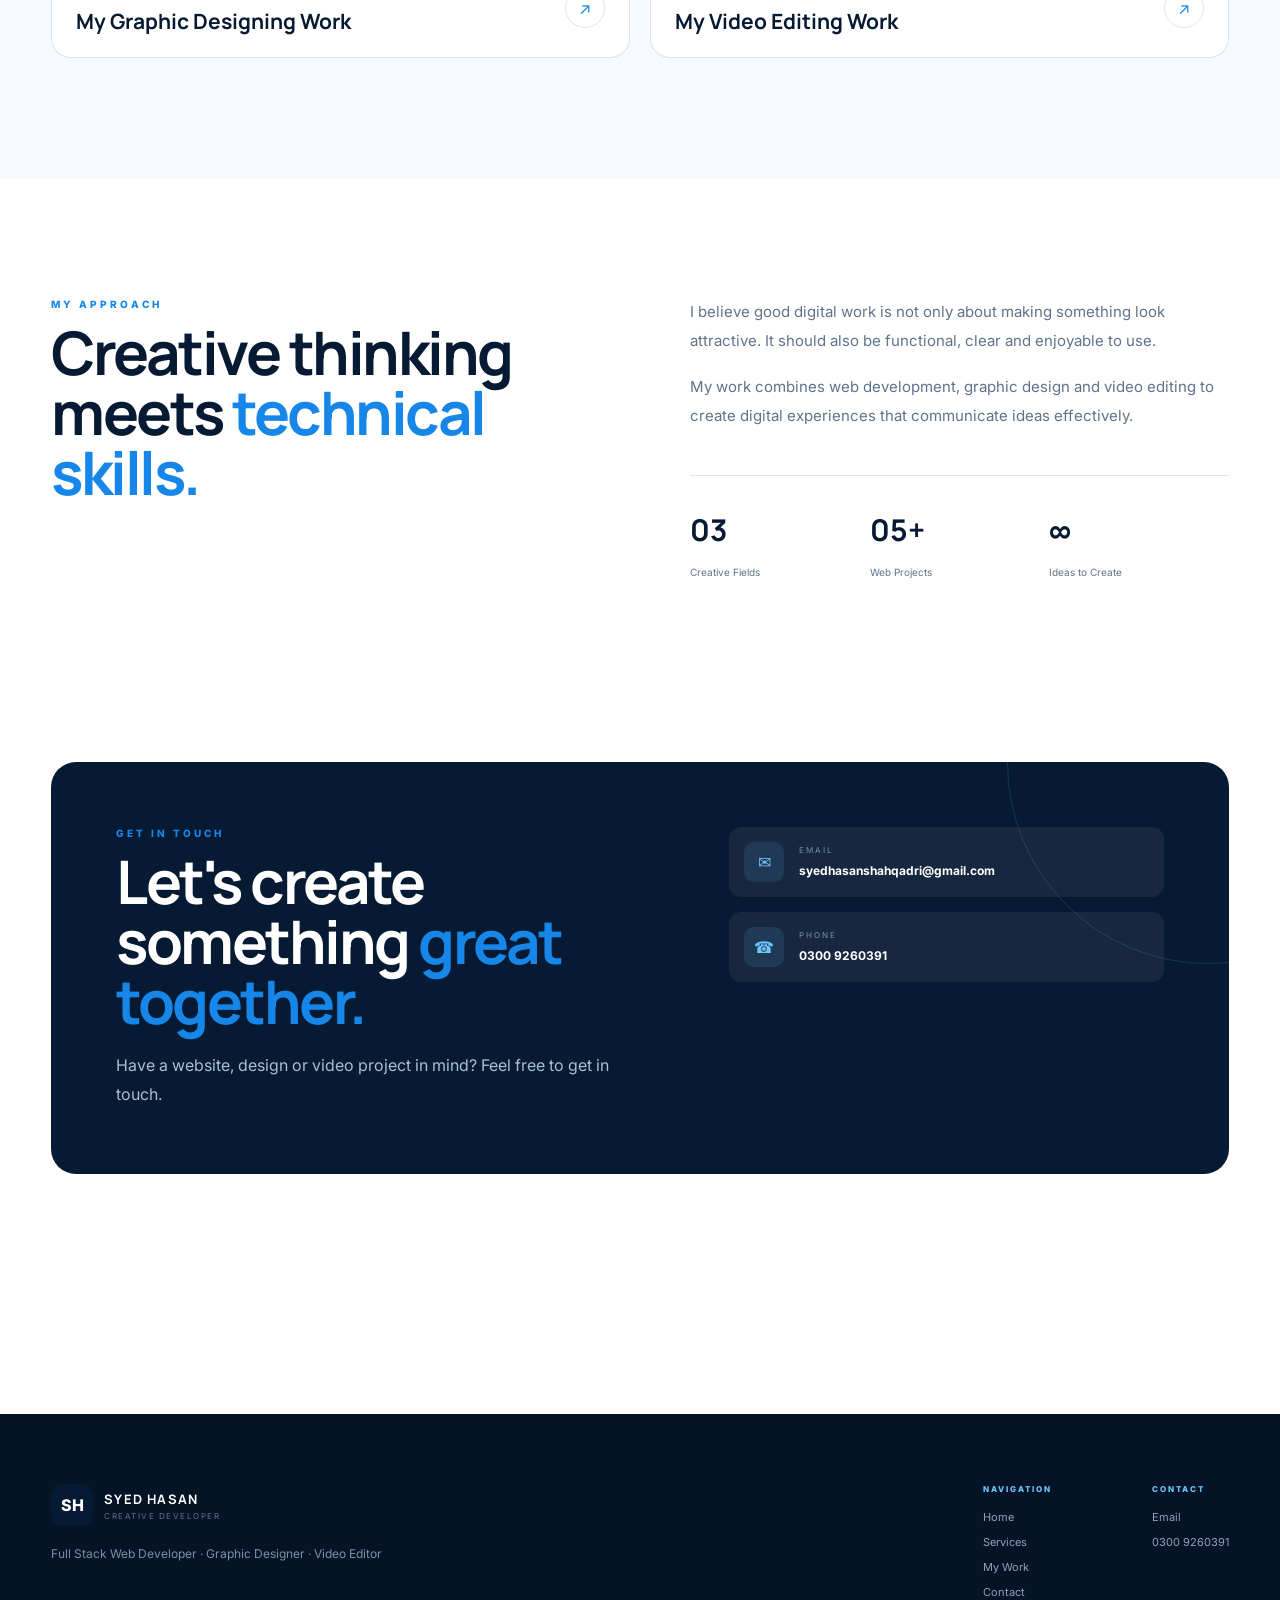
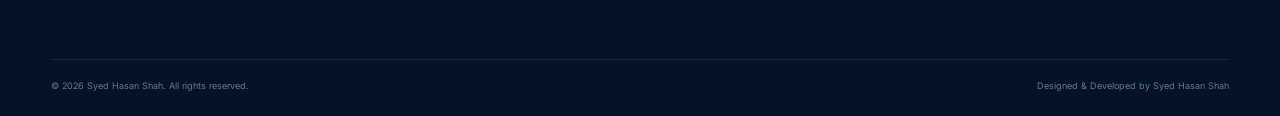
==== commit dd71847d: "Fix HTML formatting and structure" ====
--- a/index.html
+++ b/index.html
@@ -458,13 +458,7 @@
                         </a>
 
 
-                        <div>
-                            <span class="contact-icon">⌖</span>
-                            <div>
-                                <small>LOCATION</small>
-                                <strong>Pakistan</strong>
-                            </div>
-                        </div>
+                        
 
                     </div>
 
@@ -540,4 +534,4 @@
     <script src="script.js"></script>
 
 </body>
-</html>+</html>
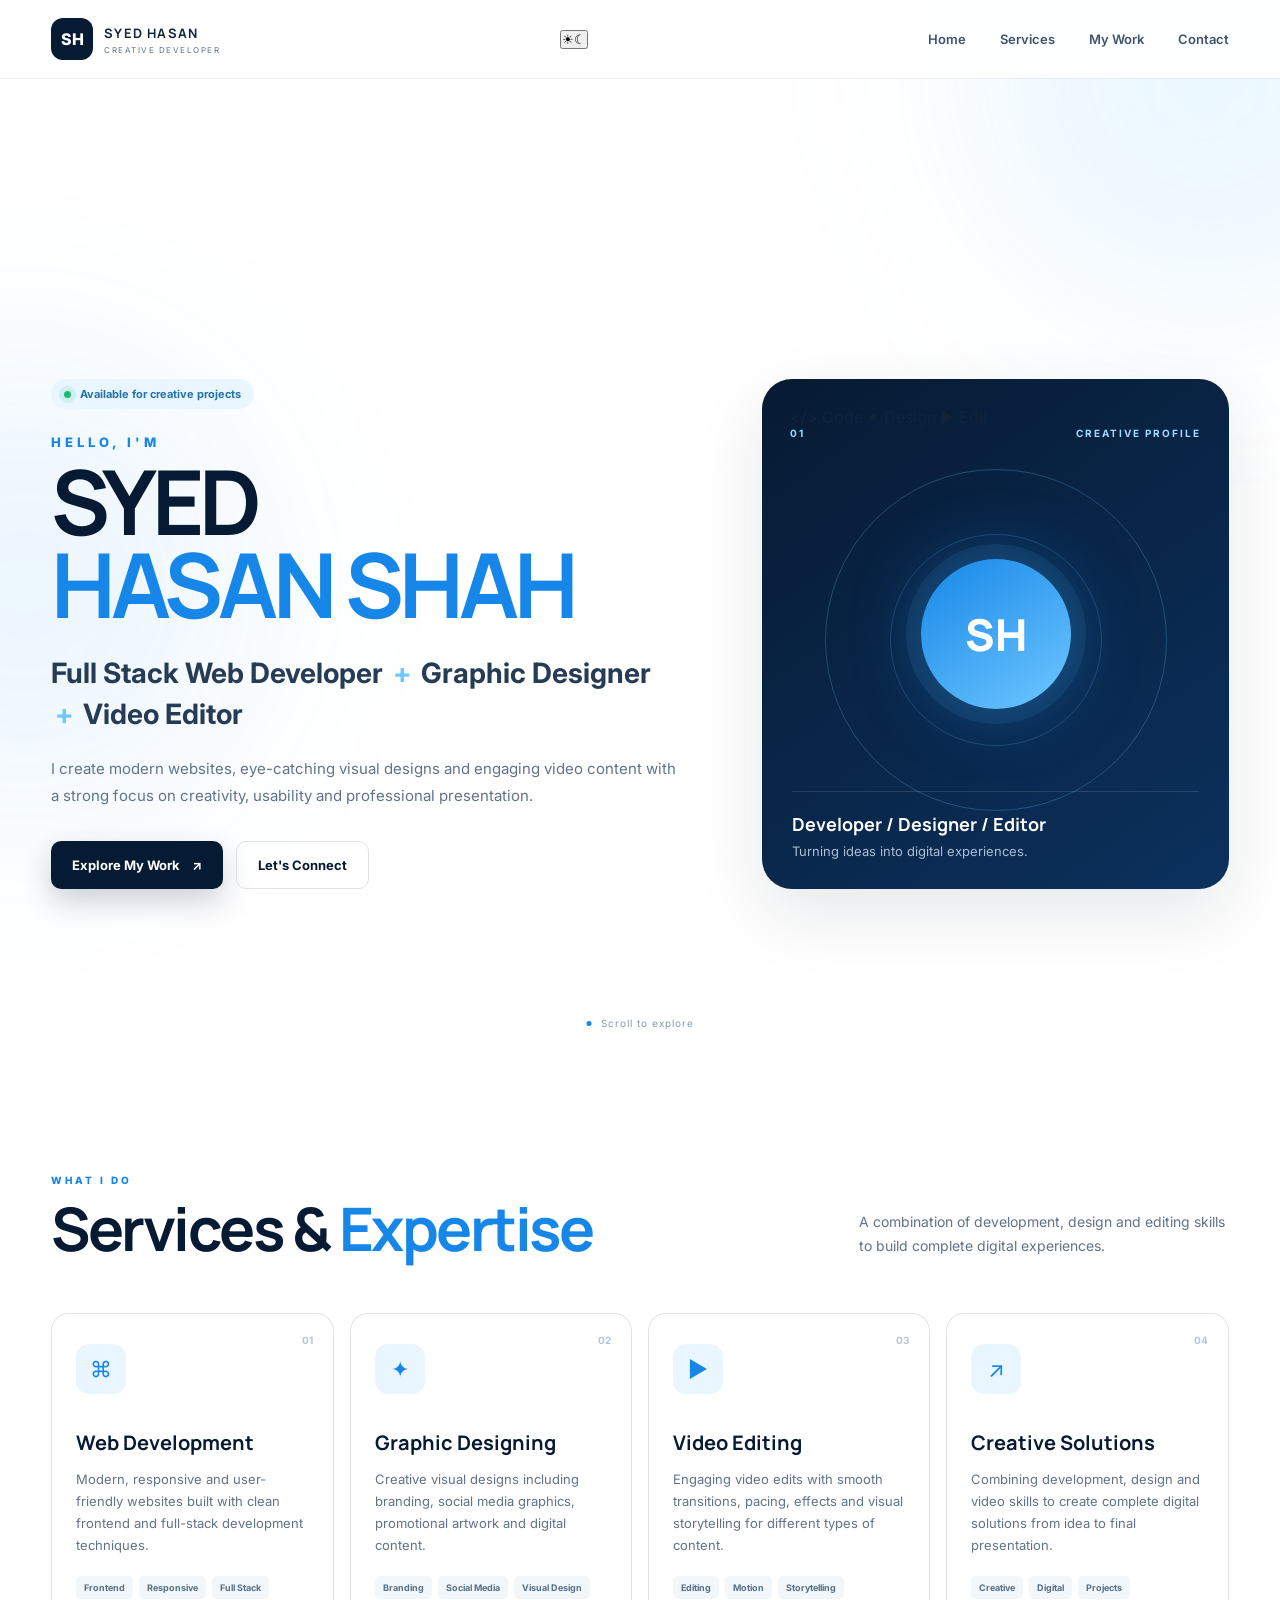
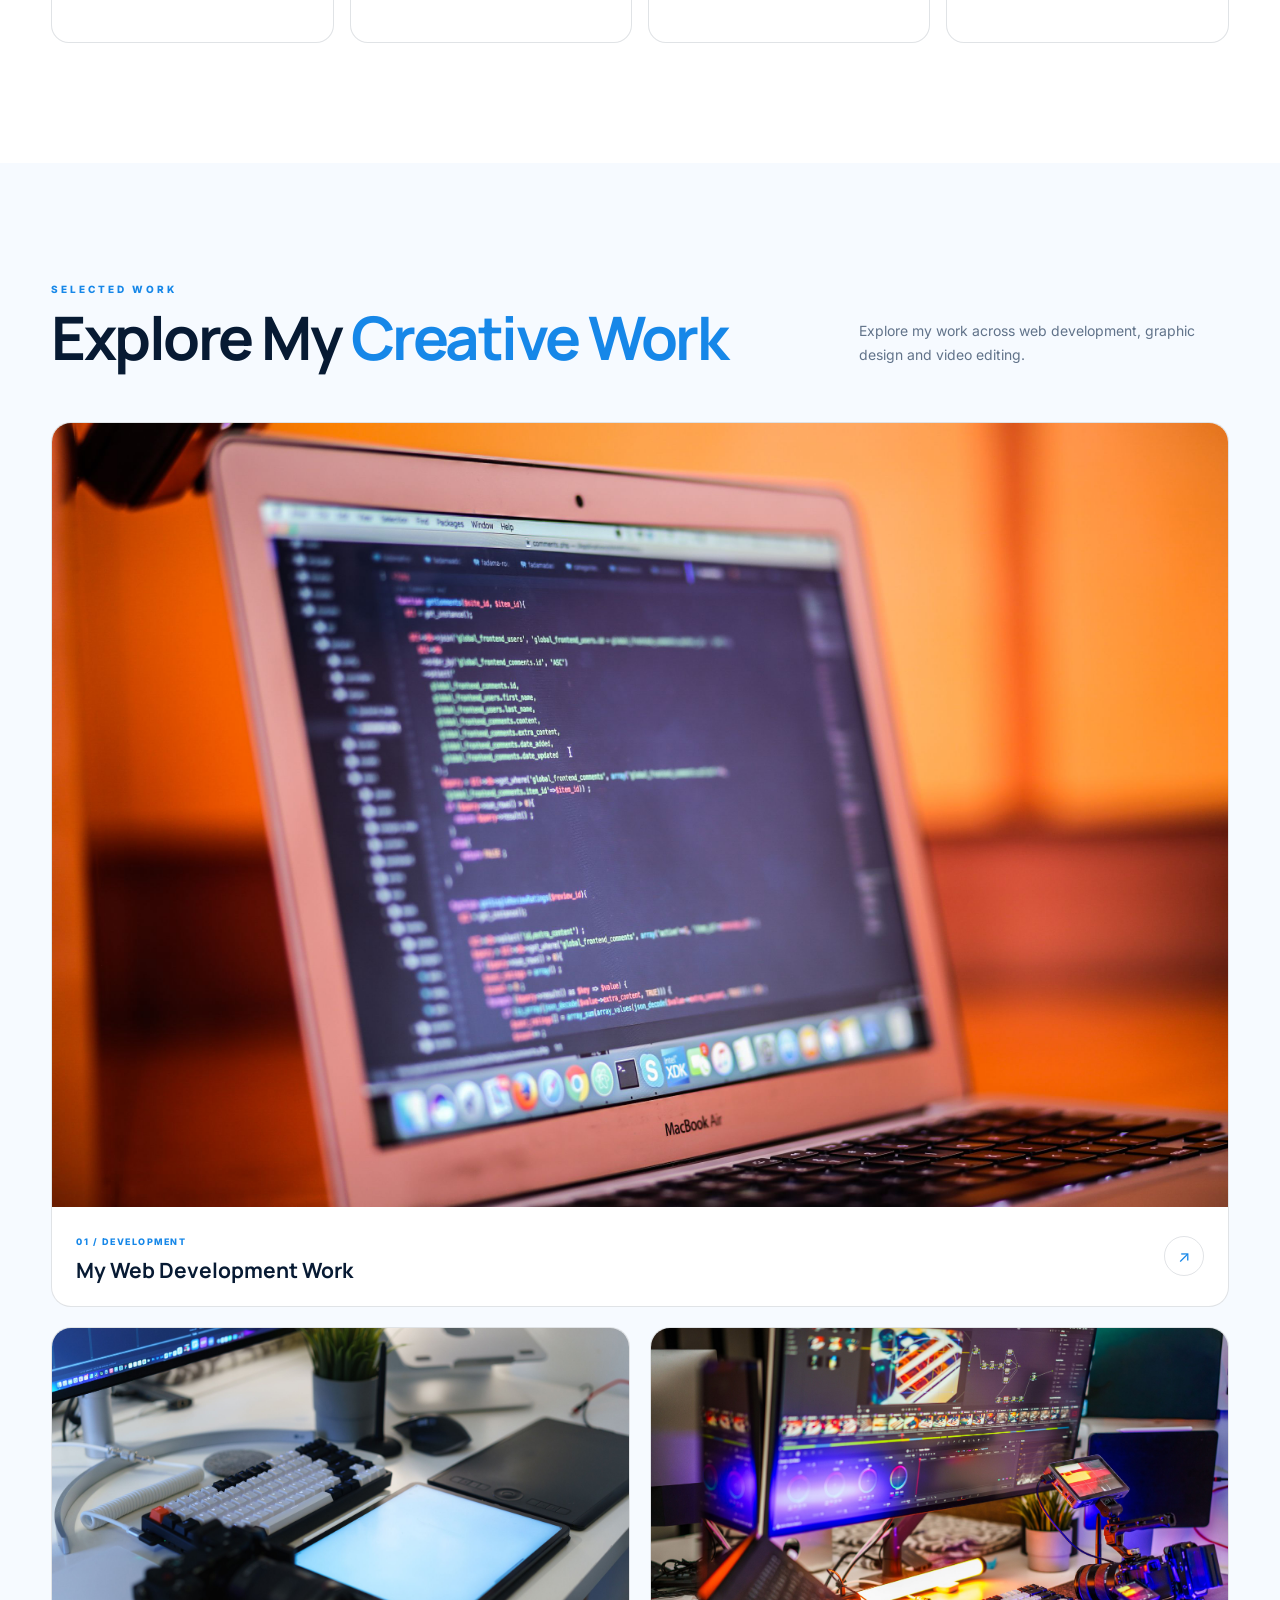
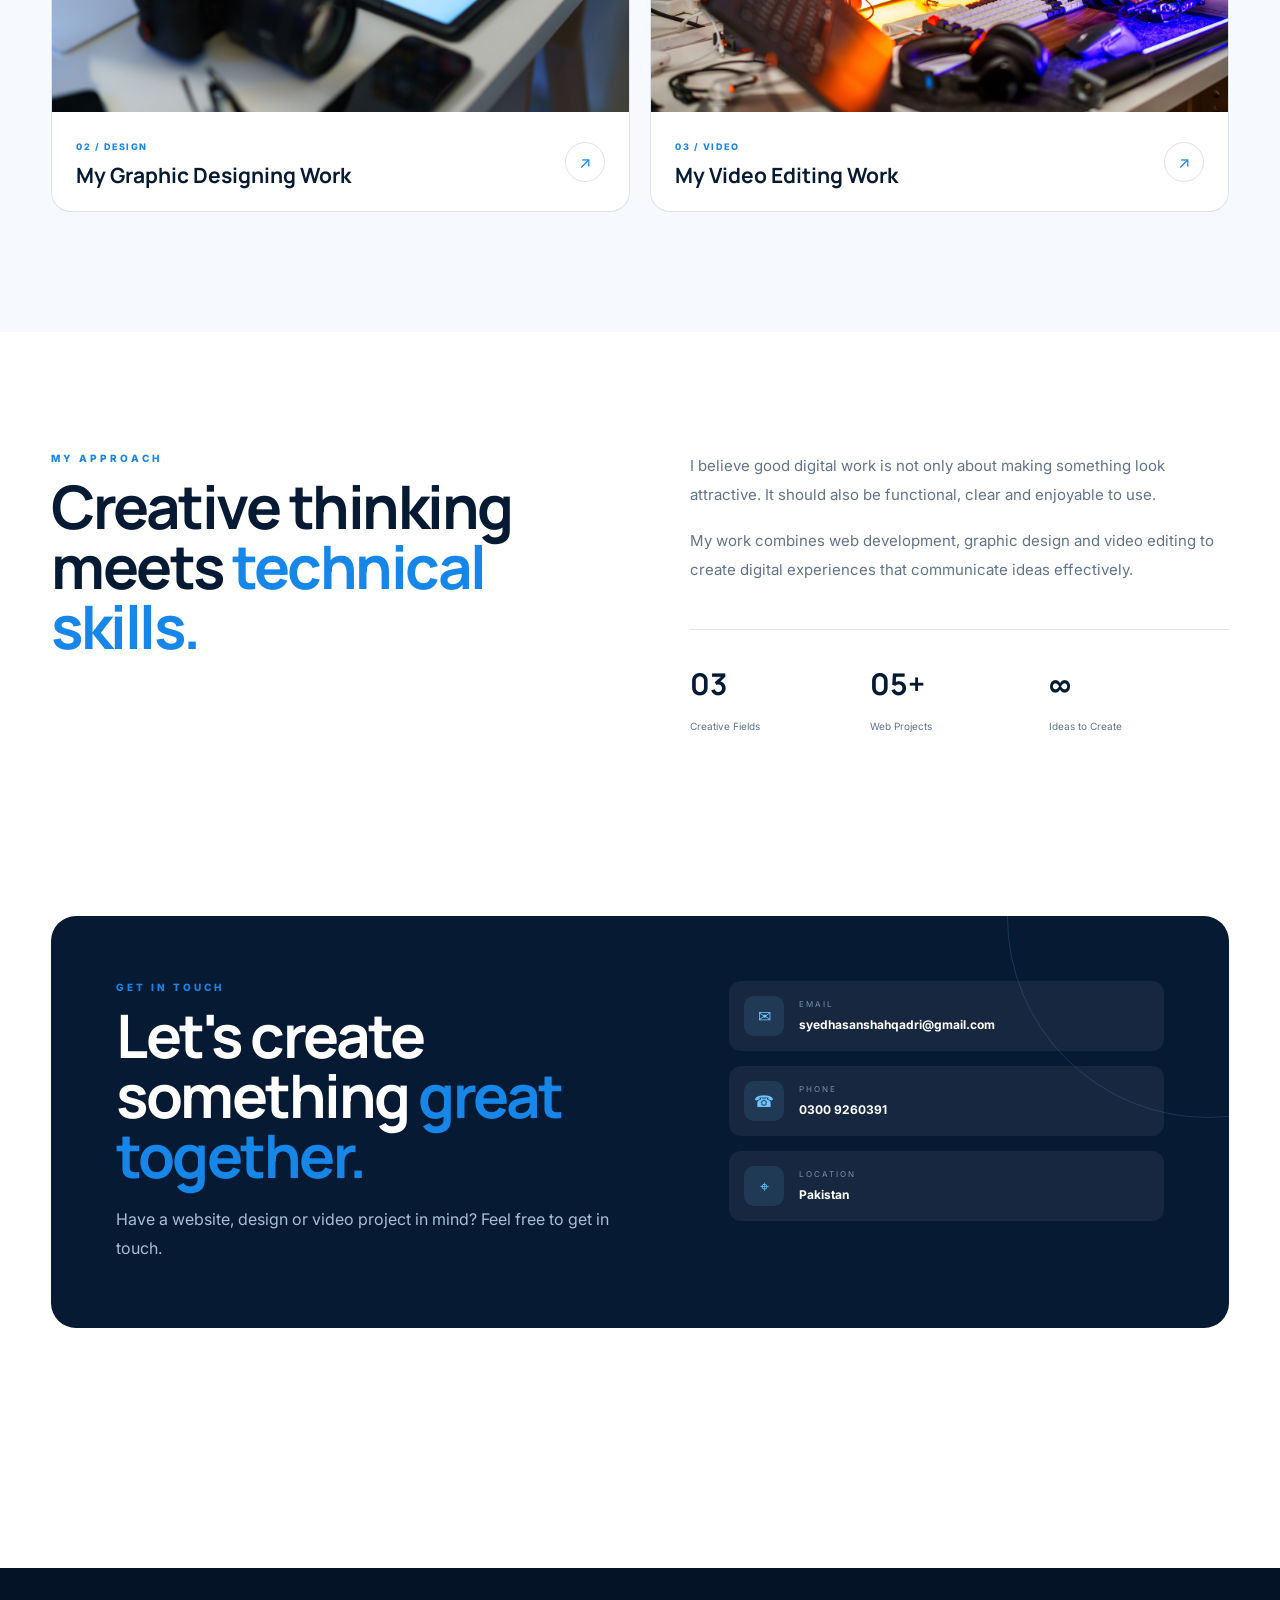
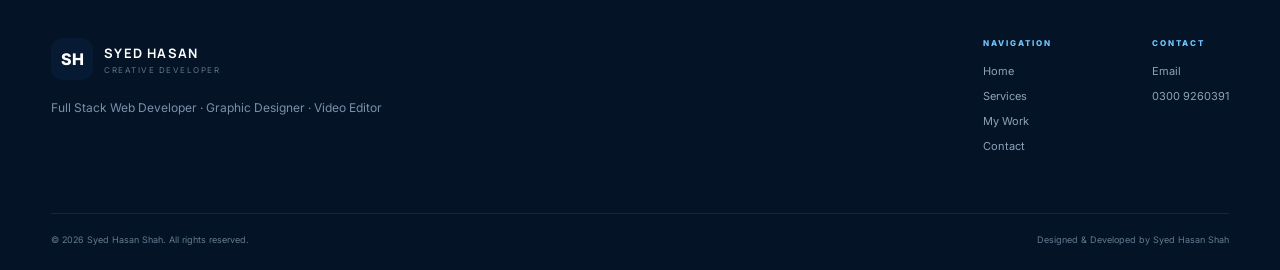
==== commit 8e6ece3f: "Refactor index.html with new features and layout Updated HTML structure with new features including " ====
--- a/index.html
+++ b/index.html
@@ -3,30 +3,28 @@
 <head>
     <meta charset="UTF-8">
     <meta name="viewport" content="width=device-width, initial-scale=1.0">
-
     <meta name="description" content="Syed Hasan Shah - Full Stack Web Developer, Graphic Designer and Video Editor.">
     <meta name="author" content="Syed Hasan Shah">
-
     <title>Syed Hasan Shah | Developer • Designer • Video Editor</title>
-
     <link rel="preconnect" href="https://fonts.googleapis.com">
     <link rel="preconnect" href="https://fonts.gstatic.com" crossorigin>
-
     <link href="https://fonts.googleapis.com/css2?family=Inter:wght@400;500;600;700;800&family=Manrope:wght@500;600;700;800&display=swap" rel="stylesheet">
-
+    <script>(function(){var t;try{t=localStorage.getItem("theme")}catch(e){}if(!t)t=matchMedia("(prefers-color-scheme: light)").matches?"light":"dark";document.documentElement.dataset.theme=t})()</script>
     <link rel="stylesheet" href="style.css">
 </head>
-
 <body>
+
+    <div class="progress"></div>
 
     <!-- Background -->
     <div class="background-glow glow-one"></div>
     <div class="background-glow glow-two"></div>
+    <canvas id="bg"></canvas>
+    <div class="bgcube"><i></i><i></i><i></i><i></i><i></i><i></i></div>
 
     <!-- NAVBAR -->
     <header class="navbar">
         <div class="container nav-container">
-
             <a href="#home" class="logo">
                 <span>SH</span>
                 <div>
@@ -34,465 +32,224 @@
                     <small>CREATIVE DEVELOPER</small>
                 </div>
             </a>
-
-            <button class="menu-btn" id="menuBtn">
-                ☰
-            </button>
-
+            <button class="theme-btn" id="themeBtn" aria-label="Switch dark / light mode"><span class="sun">☀</span><span class="moon">☾</span></button>
+            <button class="menu-btn" id="menuBtn" aria-label="Menu">☰</button>
             <nav id="navMenu">
                 <a href="#home">Home</a>
                 <a href="#services">Services</a>
                 <a href="#work">My Work</a>
                 <a href="#contact">Contact</a>
             </nav>
-
         </div>
     </header>
 
-
-    <!-- HERO -->
     <main>
 
+        <!-- HERO -->
         <section class="hero" id="home">
-
             <div class="container hero-grid">
 
                 <div class="hero-content reveal">
-
-                    <div class="available">
-                        <span></span>
-                        Available for creative projects
-                    </div>
-
+                    <div class="available"><span></span>Available for creative projects</div>
                     <p class="small-heading">HELLO, I'M</p>
-
-                    <h1>
-                        SYED
-                        <span>HASAN SHAH</span>
-                    </h1>
-
+                    <h1>SYED <span>HASAN SHAH</span></h1>
                     <h2>
-                        Full Stack Web Developer
-                        <span>+</span>
-                        Graphic Designer
-                        <span>+</span>
+                        Full Stack Web Developer <span>+</span>
+                        Graphic Designer <span>+</span>
                         Video Editor
                     </h2>
-
                     <p class="hero-description">
                         I create modern websites, eye-catching visual designs
                         and engaging video content with a strong focus on
                         creativity, usability and professional presentation.
                     </p>
-
                     <div class="hero-buttons">
-                        <a href="#work" class="btn primary-btn">
-                            Explore My Work
-                            <span>↗</span>
-                        </a>
-
-                        <a href="#contact" class="btn secondary-btn">
-                            Let's Connect
-                        </a>
-                    </div>
-
-                </div>
-
+                        <a href="#work" class="btn primary-btn magnetic">Explore My Work <span>↗</span></a>
+                        <a href="#contact" class="btn secondary-btn magnetic">Let's Connect</a>
+                    </div>
+                </div>
 
                 <div class="hero-card reveal">
-
-                    <div class="hero-card-top">
-                        <span>01</span>
-                        <span>CREATIVE PROFILE</span>
-                    </div>
-
-                    <div class="profile-symbol">
-                        <div class="symbol-circle">
-                            SH
-                        </div>
-                    </div>
-
+                    <span class="chip c1">&lt;/&gt; Code</span>
+                    <span class="chip c2">✦ Design</span>
+                    <span class="chip c3">▶ Edit</span>
+                    <div class="hero-card-top"><span>01</span><span>CREATIVE PROFILE</span></div>
+                    <div class="profile-symbol"><div class="symbol-circle">SH</div></div>
                     <div class="hero-card-bottom">
                         <strong>Developer / Designer / Editor</strong>
-                        <p>
-                            Turning ideas into digital experiences.
-                        </p>
-                    </div>
-
-                </div>
-
-            </div>
-
-            <div class="scroll-indicator">
-                <span></span>
-                Scroll to explore
-            </div>
-
-        </section>
-
+                        <p>Turning ideas into digital experiences.</p>
+                    </div>
+                </div>
+
+            </div>
+            <div class="scroll-indicator"><span></span>Scroll to explore</div>
+        </section>
 
         <!-- SERVICES -->
         <section class="section" id="services">
-
             <div class="container">
-
                 <div class="section-heading reveal">
                     <div>
                         <p class="eyebrow">WHAT I DO</p>
-                        <h2>Services & <span>Expertise</span></h2>
-                    </div>
-
-                    <p>
-                        A combination of development, design and editing
-                        skills to build complete digital experiences.
-                    </p>
-                </div>
-
+                        <h2>Services &amp; <span>Expertise</span></h2>
+                    </div>
+                    <p>A combination of development, design and editing skills to build complete digital experiences.</p>
+                </div>
 
                 <div class="services-grid">
-
                     <article class="service-card reveal">
                         <div class="service-number">01</div>
-
                         <div class="service-icon">⌘</div>
-
                         <h3>Web Development</h3>
-
-                        <p>
-                            Modern, responsive and user-friendly websites
-                            built with clean frontend and full-stack
-                            development techniques.
-                        </p>
-
-                        <div class="tags">
-                            <span>Frontend</span>
-                            <span>Responsive</span>
-                            <span>Full Stack</span>
-                        </div>
-                    </article>
-
-
+                        <p>Modern, responsive and user-friendly websites built with clean frontend and full-stack development techniques.</p>
+                        <div class="tags"><span>Frontend</span><span>Responsive</span><span>Full Stack</span></div>
+                    </article>
                     <article class="service-card reveal">
                         <div class="service-number">02</div>
-
                         <div class="service-icon">✦</div>
-
                         <h3>Graphic Designing</h3>
-
-                        <p>
-                            Creative visual designs including branding,
-                            social media graphics, promotional artwork
-                            and digital content.
-                        </p>
-
-                        <div class="tags">
-                            <span>Branding</span>
-                            <span>Social Media</span>
-                            <span>Visual Design</span>
-                        </div>
-                    </article>
-
-
+                        <p>Creative visual designs including branding, social media graphics, promotional artwork and digital content.</p>
+                        <div class="tags"><span>Branding</span><span>Social Media</span><span>Visual Design</span></div>
+                    </article>
                     <article class="service-card reveal">
                         <div class="service-number">03</div>
-
                         <div class="service-icon">▶</div>
-
                         <h3>Video Editing</h3>
-
-                        <p>
-                            Engaging video edits with smooth transitions,
-                            pacing, effects and visual storytelling for
-                            different types of content.
-                        </p>
-
-                        <div class="tags">
-                            <span>Editing</span>
-                            <span>Motion</span>
-                            <span>Storytelling</span>
-                        </div>
-                    </article>
-
-
+                        <p>Engaging video edits with smooth transitions, pacing, effects and visual storytelling for different types of content.</p>
+                        <div class="tags"><span>Editing</span><span>Motion</span><span>Storytelling</span></div>
+                    </article>
                     <article class="service-card reveal">
                         <div class="service-number">04</div>
-
                         <div class="service-icon">↗</div>
-
                         <h3>Creative Solutions</h3>
-
-                        <p>
-                            Combining development, design and video skills
-                            to create complete digital solutions from idea
-                            to final presentation.
-                        </p>
-
-                        <div class="tags">
-                            <span>Creative</span>
-                            <span>Digital</span>
-                            <span>Projects</span>
-                        </div>
-                    </article>
-
-                </div>
-
-            </div>
-
-        </section>
-
+                        <p>Combining development, design and video skills to create complete digital solutions from idea to final presentation.</p>
+                        <div class="tags"><span>Creative</span><span>Digital</span><span>Projects</span></div>
+                    </article>
+                </div>
+            </div>
+        </section>
 
         <!-- WORK -->
         <section class="section work-section" id="work">
-
             <div class="container">
-
                 <div class="section-heading reveal">
-
                     <div>
                         <p class="eyebrow">SELECTED WORK</p>
                         <h2>Explore My <span>Creative Work</span></h2>
                     </div>
-
-                    <p>
-                        Explore my work across web development,
-                        graphic design and video editing.
-                    </p>
-
-                </div>
-
+                    <p>Explore my work across web development, graphic design and video editing.</p>
+                </div>
 
                 <div class="work-grid">
 
-
                     <!-- WEB -->
-                    <a
-                        href="web-development/index.html"
-                        class="work-card large-card reveal"
-                    >
-
+                    <a href="web-development/index.html" class="work-card large-card reveal">
                         <div class="work-image">
-                            <img
-                                src="images/web-work.jpg"
-                                alt="Web development projects"
-                            >
-
-                            <div class="image-overlay">
-                                <span>VIEW PROJECTS ↗</span>
-                            </div>
-                        </div>
-
+                            <img src="images/web-work.jpg" alt="Web development projects" onerror="this.style.display='none'">
+                            <div class="image-overlay"><span>VIEW PROJECTS ↗</span></div>
+                        </div>
                         <div class="work-info">
                             <div>
                                 <span class="work-label">01 / DEVELOPMENT</span>
                                 <h3>My Web Development Work</h3>
                             </div>
-
                             <span class="arrow">↗</span>
                         </div>
-
                     </a>
 
-
                     <!-- GRAPHIC -->
-                    <a
-                        href="https://syedhasanshahqadri-ops.github.io/graphic-designs/"
-                        target="_blank"
-                        rel="noopener"
-                        class="work-card reveal"
-                    >
-
+                    <a href="https://syedhasanshahqadri-ops.github.io/graphic-designs/" target="_blank" rel="noopener" class="work-card reveal">
                         <div class="work-image">
-                            <img
-                                src="images/graphic-work.jpg"
-                                alt="Graphic designing work"
-                            >
-
-                            <div class="image-overlay">
-                                <span>OPEN WORK ↗</span>
-                            </div>
-                        </div>
-
+                            <img src="images/graphic-work.jpg" alt="Graphic designing work" onerror="this.style.display='none'">
+                            <div class="image-overlay"><span>OPEN WORK ↗</span></div>
+                        </div>
                         <div class="work-info">
                             <div>
                                 <span class="work-label">02 / DESIGN</span>
                                 <h3>My Graphic Designing Work</h3>
                             </div>
-
                             <span class="arrow">↗</span>
                         </div>
-
                     </a>
 
-
                     <!-- VIDEO -->
-                    <a
-                        href="https://syedhasanshahqadri-ops.github.io/Video-Web/"
-                        target="_blank"
-                        rel="noopener"
-                        class="work-card reveal"
-                    >
-
+                    <a href="https://syedhasanshahqadri-ops.github.io/Video-Web/" target="_blank" rel="noopener" class="work-card reveal">
                         <div class="work-image">
-                            <img
-                                src="images/video-work.jpg"
-                                alt="Video editing work"
-                            >
-
-                            <div class="image-overlay">
-                                <span>OPEN WORK ↗</span>
-                            </div>
-                        </div>
-
+                            <img src="images/video-work.jpg" alt="Video editing work" onerror="this.style.display='none'">
+                            <div class="image-overlay"><span>OPEN WORK ↗</span></div>
+                        </div>
                         <div class="work-info">
                             <div>
                                 <span class="work-label">03 / VIDEO</span>
                                 <h3>My Video Editing Work</h3>
                             </div>
-
                             <span class="arrow">↗</span>
                         </div>
-
                     </a>
 
                 </div>
-
-            </div>
-
-        </section>
-
+            </div>
+        </section>
 
         <!-- ABOUT / APPROACH -->
         <section class="section about-section">
-
             <div class="container about-grid">
-
                 <div class="about-title reveal">
                     <p class="eyebrow">MY APPROACH</p>
-                    <h2>
-                        Creative thinking meets
-                        <span>technical skills.</span>
-                    </h2>
-                </div>
-
+                    <h2>Creative thinking meets <span>technical skills.</span></h2>
+                </div>
                 <div class="about-text reveal">
-
-                    <p>
-                        I believe good digital work is not only about
-                        making something look attractive. It should also
-                        be functional, clear and enjoyable to use.
-                    </p>
-
-                    <p>
-                        My work combines web development, graphic design
-                        and video editing to create digital experiences
-                        that communicate ideas effectively.
-                    </p>
-
+                    <p>I believe good digital work is not only about making something look attractive. It should also be functional, clear and enjoyable to use.</p>
+                    <p>My work combines web development, graphic design and video editing to create digital experiences that communicate ideas effectively.</p>
                     <div class="stats">
-
-                        <div>
-                            <strong>03</strong>
-                            <span>Creative Fields</span>
-                        </div>
-
-                        <div>
-                            <strong>05+</strong>
-                            <span>Web Projects</span>
-                        </div>
-
-                        <div>
-                            <strong>∞</strong>
-                            <span>Ideas to Create</span>
-                        </div>
-
-                    </div>
-
-                </div>
-
-            </div>
-
-        </section>
-
+                        <div><strong>03</strong><span>Creative Fields</span></div>
+                        <div><strong>05+</strong><span>Web Projects</span></div>
+                        <div><strong>∞</strong><span>Ideas to Create</span></div>
+                    </div>
+                </div>
+            </div>
+        </section>
 
         <!-- CONTACT -->
         <section class="section contact-section" id="contact">
-
             <div class="container">
-
                 <div class="contact-box reveal">
-
                     <div class="contact-main">
-
                         <p class="eyebrow">GET IN TOUCH</p>
-
-                        <h2>
-                            Let's create something
-                            <span>great together.</span>
-                        </h2>
-
-                        <p>
-                            Have a website, design or video project in mind?
-                            Feel free to get in touch.
-                        </p>
-
-                    </div>
-
-
+                        <h2>Let's create something <span>great together.</span></h2>
+                        <p>Have a website, design or video project in mind? Feel free to get in touch.</p>
+                    </div>
                     <div class="contact-details">
-
                         <a href="mailto:syedhasanshahqadri@gmail.com">
                             <span class="contact-icon">✉</span>
-                            <div>
-                                <small>EMAIL</small>
-                                <strong>syedhasanshahqadri@gmail.com</strong>
-                            </div>
+                            <div><small>EMAIL</small><strong>syedhasanshahqadri@gmail.com</strong></div>
                         </a>
-
-
                         <a href="tel:+923009260391">
                             <span class="contact-icon">☎</span>
-                            <div>
-                                <small>PHONE</small>
-                                <strong>0300 9260391</strong>
-                            </div>
+                            <div><small>PHONE</small><strong>0300 9260391</strong></div>
                         </a>
-
-
-                        
-
-                    </div>
-
-                </div>
-
-            </div>
-
+                        <div>
+                            <span class="contact-icon">⌖</span>
+                            <div><small>LOCATION</small><strong>Pakistan</strong></div>
+                        </div>
+                    </div>
+                </div>
+            </div>
         </section>
 
     </main>
-
 
     <!-- FOOTER -->
     <footer>
-
         <div class="container footer-top">
-
             <div>
                 <a href="#home" class="logo footer-logo">
                     <span>SH</span>
-                    <div>
-                        <strong>SYED HASAN</strong>
-                        <small>CREATIVE DEVELOPER</small>
-                    </div>
+                    <div><strong>SYED HASAN</strong><small>CREATIVE DEVELOPER</small></div>
                 </a>
-
-                <p>
-                    Full Stack Web Developer · Graphic Designer · Video Editor
-                </p>
-            </div>
-
-
+                <p>Full Stack Web Developer · Graphic Designer · Video Editor</p>
+            </div>
             <div class="footer-links">
-
                 <div>
                     <small>NAVIGATION</small>
                     <a href="#home">Home</a>
@@ -500,38 +257,19 @@
                     <a href="#work">My Work</a>
                     <a href="#contact">Contact</a>
                 </div>
-
                 <div>
                     <small>CONTACT</small>
-                    <a href="mailto:syedhasanshahqadri@gmail.com">
-                        Email
-                    </a>
-                    <a href="tel:+923009260391">
-                        0300 9260391
-                    </a>
-                </div>
-
-            </div>
-
+                    <a href="mailto:syedhasanshahqadri@gmail.com">Email</a>
+                    <a href="tel:+923009260391">0300 9260391</a>
+                </div>
+            </div>
         </div>
-
-
         <div class="container footer-bottom">
-
-            <span>
-                © 2026 Syed Hasan Shah. All rights reserved.
-            </span>
-
-            <span>
-                Designed & Developed by Syed Hasan Shah
-            </span>
-
+            <span>© 2026 Syed Hasan Shah. All rights reserved.</span>
+            <span>Designed &amp; Developed by Syed Hasan Shah</span>
         </div>
-
     </footer>
 
-
     <script src="script.js"></script>
-
 </body>
 </html>
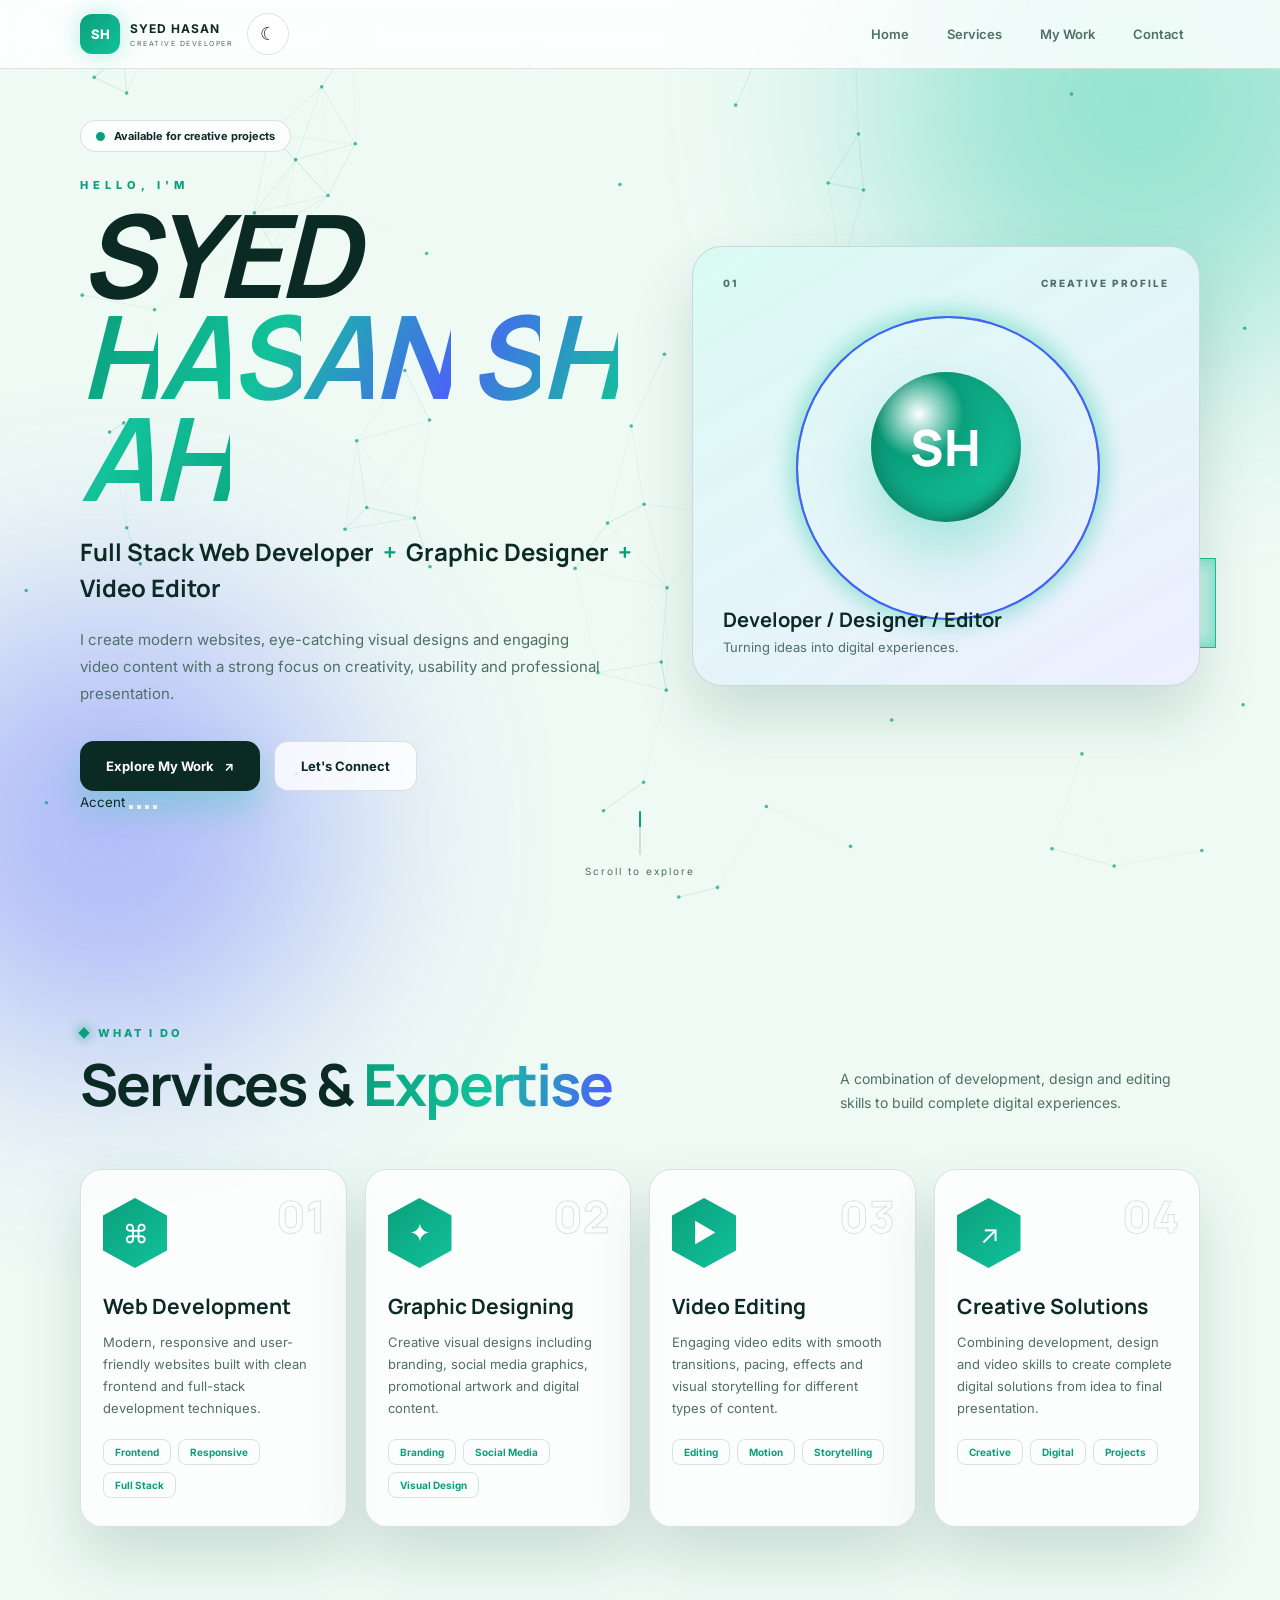
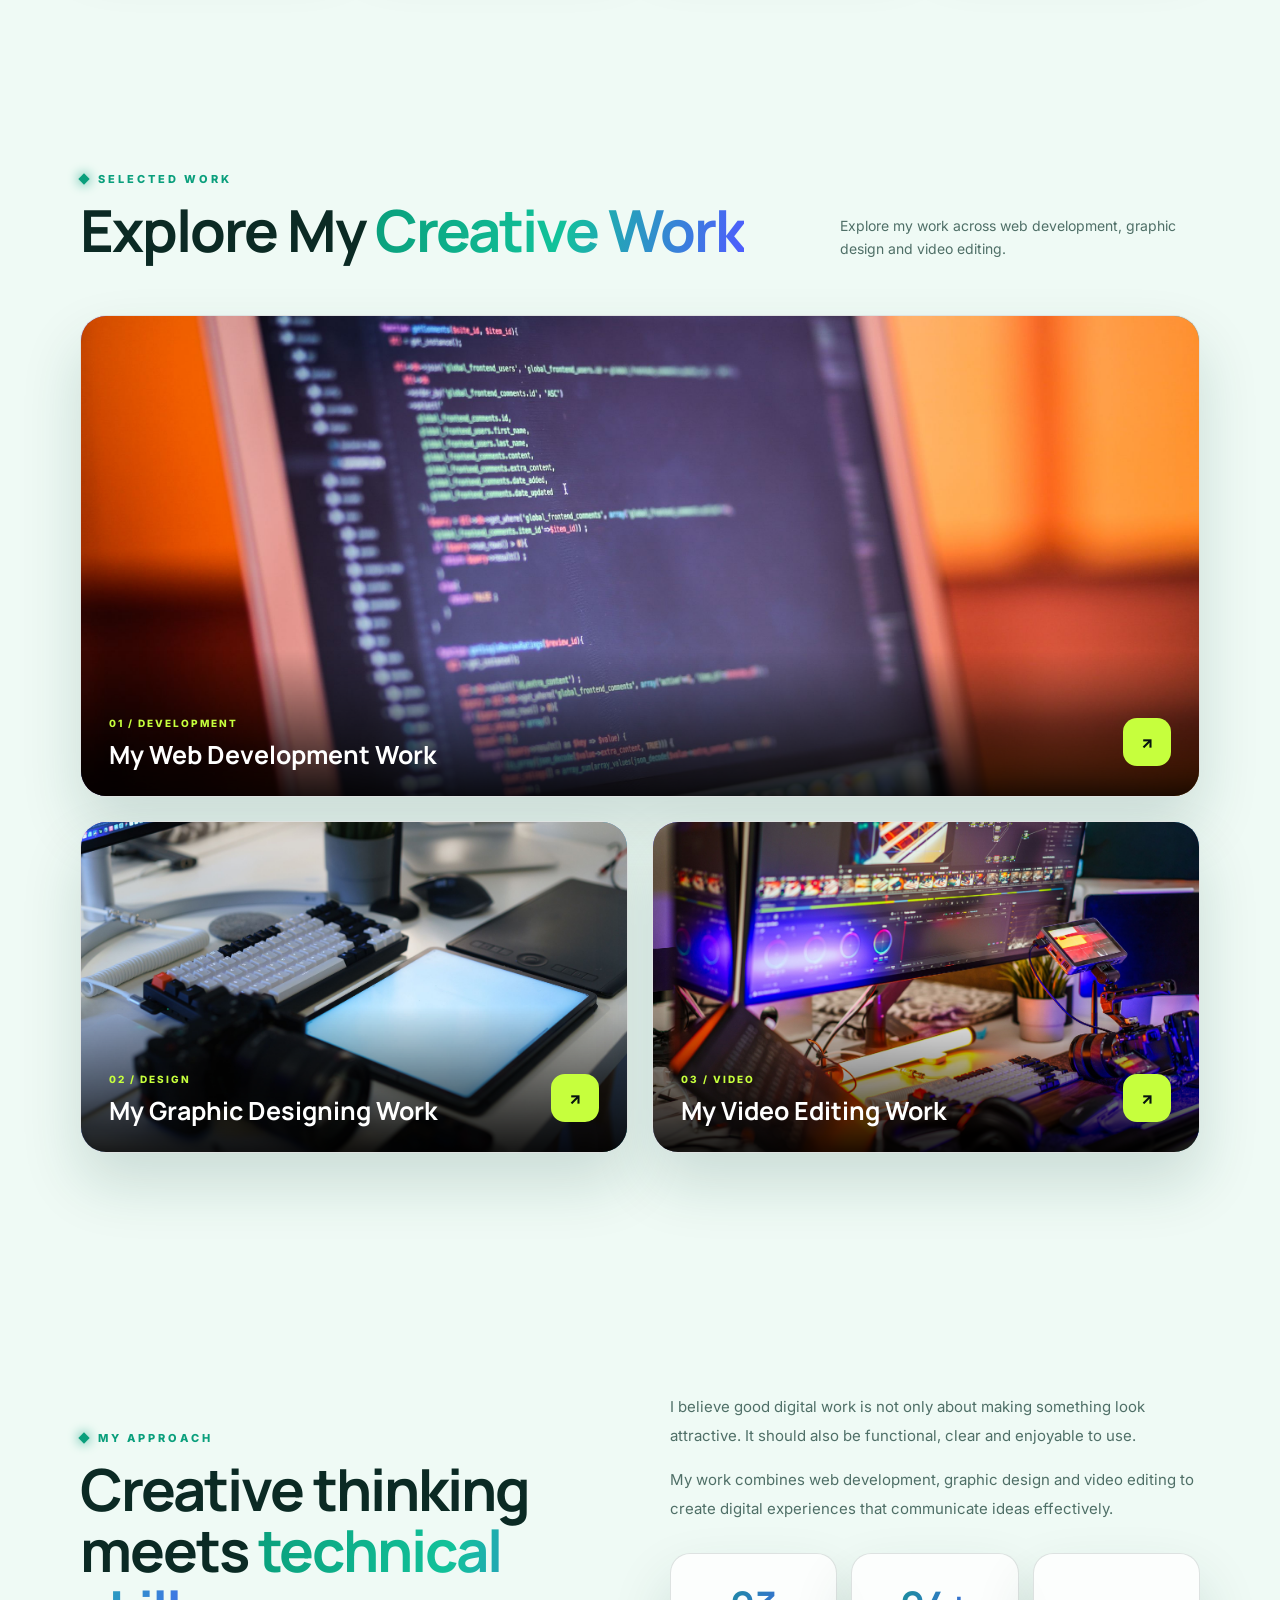
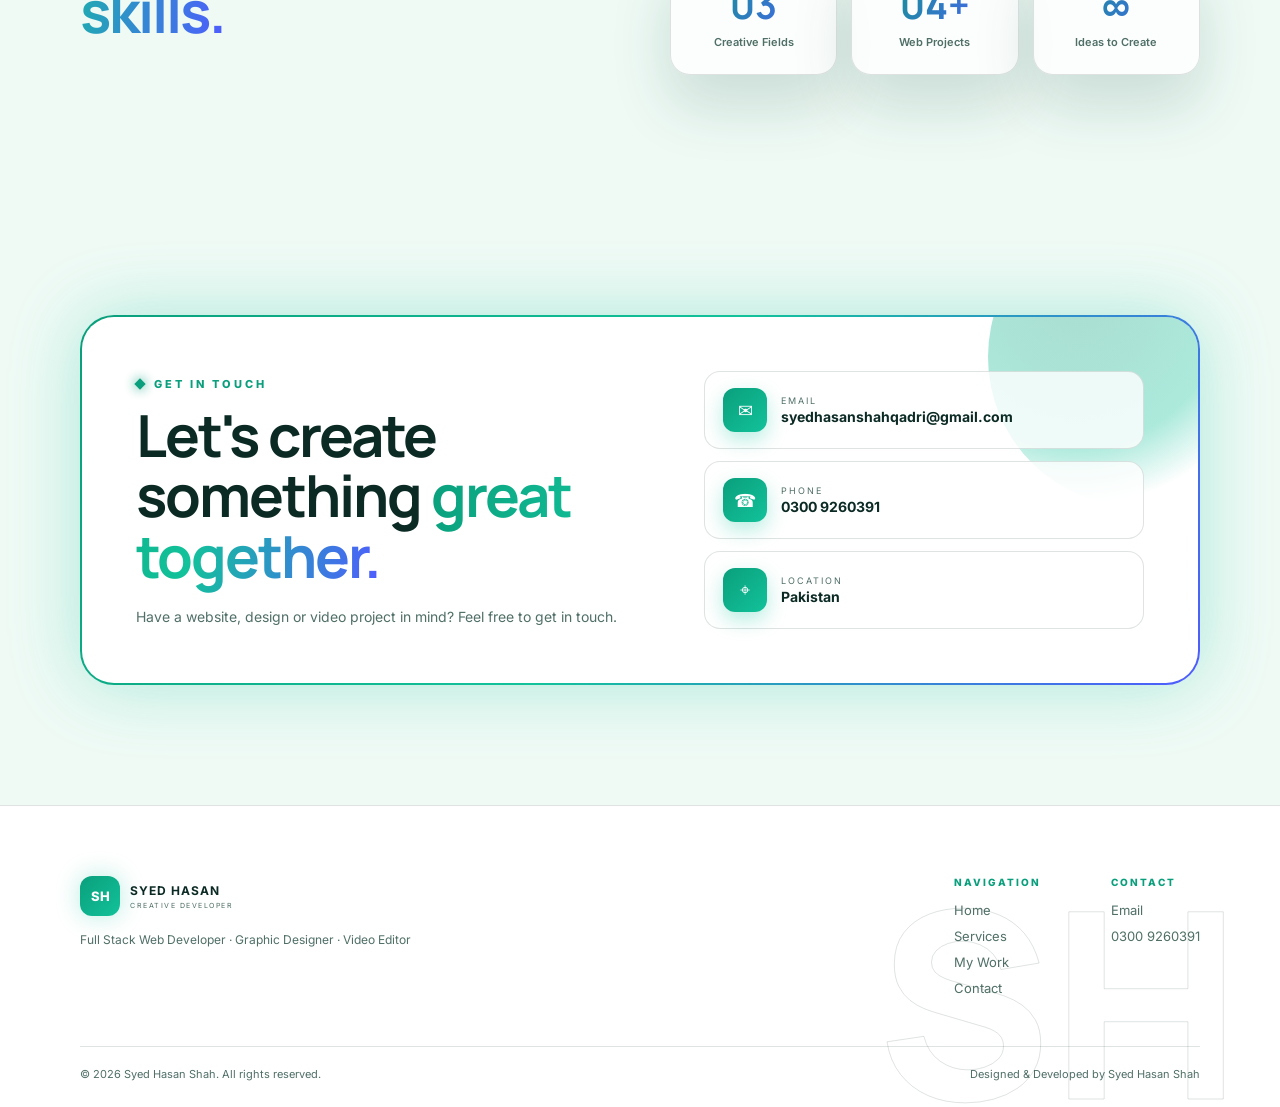
==== commit 161693f6: "Refactor index.html and add accent color options Updated HTML structure and added accent color selec" ====
--- a/index.html
+++ b/index.html
@@ -9,7 +9,7 @@
     <link rel="preconnect" href="https://fonts.googleapis.com">
     <link rel="preconnect" href="https://fonts.gstatic.com" crossorigin>
     <link href="https://fonts.googleapis.com/css2?family=Inter:wght@400;500;600;700;800&family=Manrope:wght@500;600;700;800&display=swap" rel="stylesheet">
-    <script>(function(){var t;try{t=localStorage.getItem("theme")}catch(e){}if(!t)t=matchMedia("(prefers-color-scheme: light)").matches?"light":"dark";document.documentElement.dataset.theme=t})()</script>
+    <script>(function(){var d=document.documentElement,t,a;try{t=localStorage.getItem("theme");a=localStorage.getItem("accent")}catch(e){}if(!t)t=matchMedia("(prefers-color-scheme: light)").matches?"light":"dark";d.dataset.theme=t;d.dataset.accent=a||"lime"})()</script>
     <link rel="stylesheet" href="style.css">
 </head>
 <body>
@@ -67,6 +67,13 @@
                         <a href="#work" class="btn primary-btn magnetic">Explore My Work <span>↗</span></a>
                         <a href="#contact" class="btn secondary-btn magnetic">Let's Connect</a>
                     </div>
+                    <div class="swatches" role="group" aria-label="Pick an accent colour">
+                        <small>Accent</small>
+                        <button data-accent="lime" title="Lime" aria-label="Lime accent"></button>
+                        <button data-accent="ocean" title="Ocean" aria-label="Ocean accent"></button>
+                        <button data-accent="sunset" title="Sunset" aria-label="Sunset accent"></button>
+                        <button data-accent="violet" title="Violet" aria-label="Violet accent"></button>
+                    </div>
                 </div>
 
                 <div class="hero-card reveal">
--- a/style.css
+++ b/style.css
@@ -1,971 +1,183 @@
-:root {
-    --navy: #071a33;
-    --navy-2: #0b2547;
-    --blue: #1687e8;
-    --light-blue: #6fc7ff;
-    --pale-blue: #eaf6ff;
-    --white: #ffffff;
-    --text: #12243a;
-    --muted: #61738a;
-    --border: rgba(7, 26, 51, 0.12);
-    --shadow: 0 25px 70px rgba(7, 26, 51, 0.10);
+:root,[data-theme=dark]{--bg:#04100f;--bg2:#0a2220;--text:#e9fff9;--muted:#8fb3ab;--card:rgba(255,255,255,.05);--border:rgba(160,255,225,.16);--a1:#c6ff3d;--a2:#19e3b1;--a3:#6a7bff;--btn:#c6ff3d;--btn-text:#06130f;--nav:rgba(4,16,15,.72);--shadow:0 30px 70px rgba(0,0,0,.55);--glow:rgba(25,227,177,.35);--dot:198,255,61}
+[data-theme=light]{--bg:#effaf5;--bg2:#fff;--text:#0b2a24;--muted:#4f6f67;--card:rgba(255,255,255,.8);--border:rgba(11,42,36,.13);--a1:#0a9f7c;--a2:#12c29a;--a3:#4f5bff;--btn:#0b2a24;--btn-text:#fff;--nav:rgba(255,255,255,.82);--shadow:0 30px 60px rgba(11,70,56,.16);--glow:rgba(18,194,154,.3);--dot:10,159,124}
+*{margin:0;padding:0;box-sizing:border-box}
+html{scroll-behavior:smooth}
+body{font-family:"Inter",sans-serif;color:var(--text);background:var(--bg);overflow-x:hidden;transition:background .5s,color .5s}
+a{text-decoration:none;color:inherit}
+img{width:100%;display:block}
+.container{width:min(1120px,92%);margin:auto;position:relative;z-index:2}
+.progress{position:fixed;top:0;left:0;height:3px;width:0;z-index:300;background:linear-gradient(90deg,var(--a1),var(--a2),var(--a3))}
 
-    --font-main: "Inter", sans-serif;
-    --font-heading: "Manrope", sans-serif;
+/* background */
+#bg{position:fixed;inset:0;width:100%;height:100%;z-index:0;pointer-events:none}
+.background-glow{position:fixed;border-radius:50%;filter:blur(110px);z-index:0;opacity:.4;animation:drift 15s ease-in-out infinite alternate}
+.glow-one{width:520px;height:520px;background:var(--a2);top:-160px;right:-120px}
+.glow-two{width:460px;height:460px;background:var(--a3);bottom:-160px;left:-120px;animation-delay:-7s}
+@keyframes drift{to{transform:translate(-60px,70px) scale(1.2)}}
+.bgcube{position:fixed;z-index:1;width:90px;height:90px;right:5%;top:62%;pointer-events:none;transform-style:preserve-3d;animation:tumble 16s linear infinite;translate:calc(var(--mx,0)*40px) calc(var(--mx2,0)*40px + var(--sy,0)*-.15px)}
+.bgcube i{position:absolute;inset:0;border:1.5px solid var(--a2);background:rgba(25,227,177,.07);box-shadow:inset 0 0 18px var(--glow)}
+.bgcube i:nth-child(1){transform:translateZ(45px)}.bgcube i:nth-child(2){transform:rotateY(180deg) translateZ(45px)}
+.bgcube i:nth-child(3){transform:rotateY(90deg) translateZ(45px)}.bgcube i:nth-child(4){transform:rotateY(-90deg) translateZ(45px)}
+.bgcube i:nth-child(5){transform:rotateX(90deg) translateZ(45px)}.bgcube i:nth-child(6){transform:rotateX(-90deg) translateZ(45px)}
+@keyframes tumble{to{transform:rotateX(360deg) rotateY(360deg)}}
+
+/* navbar */
+.navbar{position:fixed;top:0;left:0;right:0;z-index:200;background:var(--nav);backdrop-filter:blur(18px);border-bottom:1px solid var(--border);padding:13px 0;transition:box-shadow .3s,background .5s}
+.navbar.scrolled{box-shadow:0 14px 40px rgba(0,0,0,.2)}
+.nav-container{display:flex;justify-content:space-between;align-items:center;gap:14px}
+.logo{display:flex;align-items:center;gap:10px}
+.logo>span{width:40px;height:40px;display:grid;place-items:center;border-radius:12px;background:linear-gradient(135deg,var(--a1),var(--a2));color:var(--btn-text);font-weight:800;font-size:13px;box-shadow:0 0 24px var(--glow);transition:transform .7s}
+.logo:hover>span{transform:rotateX(360deg)}
+.logo strong{display:block;font-size:12px;letter-spacing:1px}
+.logo small{display:block;margin-top:3px;color:var(--muted);font-size:7px;letter-spacing:1.5px}
+nav{display:flex;gap:6px;margin-left:auto}
+nav a{position:relative;padding:9px 16px;font-size:13px;font-weight:600;color:var(--muted);transition:color .3s}
+nav a::after{content:"";position:absolute;left:16px;right:16px;bottom:2px;height:2px;border-radius:2px;background:linear-gradient(90deg,var(--a1),var(--a2));transform:scaleX(0);transform-origin:left;transition:transform .35s}
+nav a:hover{color:var(--text)}nav a:hover::after{transform:scaleX(1)}
+.theme-btn,.menu-btn{width:42px;height:42px;border-radius:50%;border:1px solid var(--border);background:var(--card);color:var(--text);font-size:18px;cursor:pointer;transition:rotate .5s,background .3s,box-shadow .3s}
+.theme-btn:hover{rotate:200deg;box-shadow:0 0 22px var(--glow)}
+[data-theme=dark] .moon,[data-theme=light] .sun{display:none}
+.menu-btn{display:none}
+
+/* hero */
+.hero{min-height:100vh;display:flex;align-items:center;padding:120px 0 90px;position:relative}
+.hero-grid{display:grid;grid-template-columns:1.05fr .95fr;gap:50px;align-items:center}
+.available{display:inline-flex;align-items:center;gap:9px;background:var(--card);border:1px solid var(--border);padding:8px 15px;border-radius:30px;font-size:11px;font-weight:700}
+.available span{width:9px;height:9px;border-radius:50%;background:var(--a1);animation:ping 1.6s infinite}
+@keyframes ping{0%{box-shadow:0 0 0 0 var(--glow)}100%{box-shadow:0 0 0 13px transparent}}
+.small-heading{margin-top:26px;font-size:11px;font-weight:800;letter-spacing:5px;color:var(--a1)}
+.hero h1{font-family:"Manrope",sans-serif;font-size:clamp(56px,9vw,124px);line-height:.88;letter-spacing:-5px;margin-top:12px;perspective:700px}
+.hero h1 span{display:block;perspective:700px}
+.ch{display:inline-block;opacity:0;transform:translateZ(-380px) rotateY(80deg);transition:opacity .7s,transform 1s cubic-bezier(.2,.9,.3,1.15);transition-delay:calc(var(--i)*60ms + .25s)}
+.hero h1 span .ch{background:linear-gradient(120deg,var(--a1),var(--a2),var(--a3),var(--a2),var(--a1)) 0 0/1100% 100% repeat-x;background-position:calc(var(--i)*10%) 0;-webkit-background-clip:text;background-clip:text;color:transparent;animation:sh 7s linear infinite}
+@keyframes sh{to{background-position:calc(var(--i)*10% + 1100%) 0}}
+.show .ch{opacity:1;transform:none}
+.hero h2{font-family:"Manrope",sans-serif;font-size:clamp(17px,2.2vw,24px);margin-top:26px;line-height:1.5}
+.hero h2 span{color:var(--a1);margin:0 4px}
+.hero-description{max-width:520px;color:var(--muted);line-height:1.8;font-size:15px;margin-top:20px}
+.hero-buttons{display:flex;gap:14px;margin-top:34px;flex-wrap:wrap}
+.btn{display:inline-flex;align-items:center;gap:10px;padding:16px 26px;border-radius:14px;font-size:13px;font-weight:700;transition:transform .2s ease-out,box-shadow .3s,background .3s}
+.primary-btn{background:var(--btn);color:var(--btn-text);box-shadow:0 0 0 0 var(--glow),0 16px 34px var(--glow);animation:pulse 2.6s infinite}
+@keyframes pulse{70%{box-shadow:0 0 0 16px transparent,0 16px 34px var(--glow)}}
+.secondary-btn{border:1px solid var(--border);background:var(--card)}
+.secondary-btn:hover{border-color:var(--a2);box-shadow:0 0 26px var(--glow)}
+
+/* hero 3D orbit card */
+.hero-card{position:relative;transform-style:preserve-3d;min-height:440px;padding:30px;border-radius:30px;border:1px solid var(--border);display:flex;flex-direction:column;justify-content:space-between;background:linear-gradient(150deg,rgba(25,227,177,.16),rgba(106,123,255,.12)),var(--bg2);box-shadow:var(--shadow)}
+.hero-card::before,.hero-card::after{content:"";position:absolute;left:50%;top:50%;border-radius:50%;margin:-150px 0 0 -150px;width:300px;height:300px;border:2px solid var(--a2);box-shadow:0 0 24px var(--glow)}
+.hero-card::before{animation:ringA 9s linear infinite}
+.hero-card::after{border-color:var(--a3);animation:ringB 12s linear infinite}
+@keyframes ringA{from{transform:rotateX(72deg) rotateZ(0)}to{transform:rotateX(72deg) rotateZ(360deg)}}
+@keyframes ringB{from{transform:rotateY(72deg) rotateZ(0)}to{transform:rotateY(72deg) rotateZ(-360deg)}}
+.hero-card-top{display:flex;justify-content:space-between;font-size:10px;font-weight:800;letter-spacing:2px;color:var(--muted);transform:translateZ(30px)}
+.profile-symbol{display:grid;place-items:center;transform:translateZ(70px)}
+.symbol-circle{width:150px;height:150px;border-radius:50%;display:grid;place-items:center;font-family:"Manrope",sans-serif;font-weight:800;font-size:50px;color:var(--btn-text);background:radial-gradient(circle at 32% 28%,#fff 0,var(--a1) 30%,var(--a2) 70%,#0b5a4a);box-shadow:0 30px 60px var(--glow),inset 0 -10px 24px rgba(0,0,0,.3);animation:bob 5s ease-in-out infinite}
+@keyframes bob{50%{translate:0 -18px}}
+.hero-card-bottom{transform:translateZ(50px)}
+.hero-card-bottom strong{font-family:"Manrope",sans-serif;font-size:20px}
+.hero-card-bottom p{color:var(--muted);font-size:13px;margin-top:6px}
+.chip{position:absolute;left:50%;top:50%;margin:-16px 0 0 -42px;z-index:3;padding:9px 16px;border-radius:30px;font-size:11px;font-weight:800;color:var(--btn-text);background:linear-gradient(135deg,var(--a1),var(--a2));box-shadow:0 12px 26px var(--glow);animation:orbit 12s linear infinite}
+.c2{animation-delay:-4s}.c3{animation-delay:-8s}
+@keyframes orbit{from{transform:rotateY(0) translateZ(190px) rotateY(0)}to{transform:rotateY(360deg) translateZ(190px) rotateY(-360deg)}}
+.scroll-indicator{position:absolute;bottom:24px;left:50%;translate:-50% 0;display:flex;flex-direction:column;align-items:center;gap:10px;font-size:10px;letter-spacing:2px;color:var(--muted);z-index:2}
+.scroll-indicator span{width:2px;height:44px;background:var(--border);position:relative;overflow:hidden;border-radius:2px}
+.scroll-indicator span::after{content:"";position:absolute;left:0;width:100%;height:16px;background:var(--a1);animation:drop 1.8s infinite}
+@keyframes drop{from{top:-16px}to{top:44px}}
+
+/* sections */
+.section{padding:120px 0;position:relative;z-index:2}
+.section-heading{display:flex;justify-content:space-between;align-items:flex-end;gap:30px;margin-bottom:54px}
+.section-heading>p{max-width:360px;color:var(--muted);line-height:1.7;font-size:14px}
+.eyebrow{display:inline-flex;align-items:center;gap:10px;color:var(--a1);font-size:11px;font-weight:800;letter-spacing:3px;margin-bottom:14px}
+.eyebrow::before{content:"";width:8px;height:8px;background:var(--a1);transform:rotate(45deg);box-shadow:0 0 12px var(--a1)}
+.section h2{font-family:"Manrope",sans-serif;font-size:clamp(34px,5vw,58px);line-height:1.05;letter-spacing:-2px}
+.section h2 span{background:linear-gradient(100deg,var(--a1),var(--a2),var(--a3));-webkit-background-clip:text;background-clip:text;color:transparent}
+
+/* services */
+.services-grid{display:grid;grid-template-columns:repeat(4,1fr);gap:18px}
+.service-card{position:relative;transform-style:preserve-3d;background:var(--card);border:1px solid var(--border);border-radius:22px;padding:28px 22px;box-shadow:var(--shadow)}
+.service-card::before{content:"";position:absolute;left:22px;right:22px;top:0;height:3px;border-radius:0 0 3px 3px;background:linear-gradient(90deg,var(--a1),var(--a3));transform:scaleX(0);transform-origin:left;transition:transform .5s}
+.service-card:hover::before{transform:scaleX(1)}
+.service-card::after,.stats>div::after{content:"";position:absolute;inset:0;border-radius:inherit;background:radial-gradient(240px circle at var(--mx,50%) var(--my,50%),var(--glow),transparent 65%);opacity:0;transition:opacity .3s;pointer-events:none}
+.service-card:hover::after,.stats>div:hover::after{opacity:.7}
+.service-card:hover{border-color:var(--a2)}
+.service-number{position:absolute;top:16px;right:20px;font-family:"Manrope",sans-serif;font-size:44px;font-weight:800;color:transparent;-webkit-text-stroke:1px var(--border);transform:translateZ(20px)}
+.service-icon{width:64px;height:70px;display:grid;place-items:center;font-size:26px;color:var(--btn-text);background:linear-gradient(135deg,var(--a1),var(--a2));clip-path:polygon(50% 0,100% 25%,100% 75%,50% 100%,0 75%,0 25%);transform:translateZ(64px);transition:rotate .7s}
+.service-card:hover .service-icon{rotate:y 360deg}
+.service-card h3{font-family:"Manrope",sans-serif;font-size:21px;margin-top:24px;transform:translateZ(36px)}
+.service-card p{color:var(--muted);line-height:1.7;font-size:13px;margin-top:11px;transform:translateZ(18px)}
+.tags{display:flex;flex-wrap:wrap;gap:7px;margin-top:20px;transform:translateZ(28px)}
+.tags span{font-size:10px;font-weight:700;padding:6px 11px;border-radius:8px;border:1px solid var(--border);color:var(--a1)}
+
+/* work */
+.work-grid{display:grid;grid-template-columns:repeat(2,1fr);gap:24px}
+.large-card{grid-column:1/-1}
+.work-card{display:block;position:relative;border-radius:26px;overflow:hidden;border:1px solid var(--border);background:var(--bg2);box-shadow:var(--shadow)}
+.work-card:hover{border-color:var(--a2);box-shadow:0 0 50px var(--glow),var(--shadow)}
+.work-image{height:330px;position:relative;overflow:hidden;background:linear-gradient(135deg,var(--a3),var(--a2))}
+.large-card .work-image{height:480px}
+.work-image img{height:100%;object-fit:cover;scale:1.12;transition:scale .8s}
+.work-card:hover .work-image img{scale:1.22}
+.image-overlay{position:absolute;inset:0;display:grid;place-items:center;background:rgba(0,0,0,.35);backdrop-filter:blur(3px);opacity:0;transition:opacity .4s}
+.image-overlay span{background:var(--btn);color:var(--btn-text);padding:13px 22px;border-radius:12px;font-size:12px;font-weight:800;translate:0 24px;transition:translate .4s}
+.work-card:hover .image-overlay{opacity:1}
+.work-card:hover .image-overlay span{translate:0 0}
+.work-info{position:absolute;left:0;right:0;bottom:0;display:flex;justify-content:space-between;align-items:center;padding:60px 28px 24px;background:linear-gradient(transparent,rgba(0,0,0,.88));color:#fff;pointer-events:none}
+.work-label{color:#c6ff3d;font-size:10px;font-weight:800;letter-spacing:2px}
+.work-info h3{font-family:"Manrope",sans-serif;font-size:25px;margin-top:6px}
+.arrow{width:48px;height:48px;display:grid;place-items:center;border-radius:14px;background:#c6ff3d;color:#06130f;font-weight:800;transition:rotate .4s}
+.work-card:hover .arrow{rotate:45deg}
+
+/* about */
+.about-grid{display:grid;grid-template-columns:1fr 1fr;gap:60px;align-items:center}
+.about-text p{color:var(--muted);line-height:1.9;font-size:15px;margin-bottom:16px}
+.stats{display:grid;grid-template-columns:repeat(3,1fr);gap:14px;margin-top:30px}
+.stats>div{position:relative;background:var(--card);border:1px solid var(--border);border-radius:20px;padding:24px 14px;text-align:center;box-shadow:var(--shadow);animation:floaty 5s ease-in-out infinite}
+.stats>div:nth-child(2){animation-delay:-1.6s}.stats>div:nth-child(3){animation-delay:-3.2s}
+@keyframes floaty{50%{translate:0 -10px}}
+.stats strong{display:block;font-family:"Manrope",sans-serif;font-size:38px;background:linear-gradient(120deg,var(--a1),var(--a3));-webkit-background-clip:text;background-clip:text;color:transparent}
+.stats span{font-size:11px;color:var(--muted);font-weight:600}
+
+/* contact */
+.contact-box{display:grid;grid-template-columns:1.2fr 1fr;gap:40px;align-items:center;padding:54px;border-radius:34px;border:2px solid transparent;background:linear-gradient(var(--bg2),var(--bg2)) padding-box,linear-gradient(120deg,var(--a1),var(--a2),var(--a3)) border-box;box-shadow:0 0 70px var(--glow);position:relative;overflow:hidden}
+.contact-box::before{content:"";position:absolute;width:300px;height:300px;right:-90px;top:-110px;border-radius:50%;background:radial-gradient(circle at 30% 30%,var(--a1),var(--a2) 50%,transparent 70%);opacity:.35;animation:bob 7s ease-in-out infinite}
+.contact-main,.contact-details{position:relative}
+.contact-main>p:last-child{color:var(--muted);line-height:1.7;margin-top:18px;font-size:14px}
+.contact-details{display:grid;gap:12px}
+.contact-details>*{display:flex;align-items:center;gap:14px;padding:16px 18px;border-radius:16px;background:var(--card);border:1px solid var(--border);transition:transform .3s,border-color .3s}
+.contact-details a:hover{transform:translateX(10px);border-color:var(--a2)}
+.contact-icon{width:44px;height:44px;flex:none;display:grid;place-items:center;border-radius:12px;background:linear-gradient(135deg,var(--a1),var(--a2));color:var(--btn-text);font-size:18px;box-shadow:0 8px 20px var(--glow)}
+.contact-details small{display:block;font-size:9px;letter-spacing:2px;color:var(--muted)}
+.contact-details strong{font-size:14px;word-break:break-word}
+
+/* footer */
+footer{position:relative;z-index:2;overflow:hidden;background:var(--bg2);border-top:1px solid var(--border);padding:70px 0 26px;transition:background .5s}
+footer::after{content:"SH";position:absolute;right:3%;bottom:-70px;font:800 260px "Manrope",sans-serif;color:transparent;-webkit-text-stroke:1px var(--border);pointer-events:none}
+.footer-top{display:flex;justify-content:space-between;gap:40px;flex-wrap:wrap}
+.footer-top>div:first-child p{color:var(--muted);font-size:12px;margin-top:16px}
+.footer-links{display:flex;gap:70px}
+.footer-links div{display:flex;flex-direction:column;gap:10px}
+.footer-links small{color:var(--a1);font-size:10px;letter-spacing:2px;font-weight:800;margin-bottom:4px}
+.footer-links a{font-size:13px;color:var(--muted);transition:color .3s,transform .3s}
+.footer-links a:hover{color:var(--a1);transform:translateX(5px)}
+.footer-bottom{display:flex;justify-content:space-between;gap:12px;flex-wrap:wrap;border-top:1px solid var(--border);margin-top:50px;padding-top:20px;color:var(--muted);font-size:11px}
+
+/* reveal (individual transform props so 3D tilt can use transform) */
+.reveal{opacity:0;translate:0 60px;scale:.94;filter:blur(12px);transition:opacity .9s ease var(--d,0s),translate .9s cubic-bezier(.2,.8,.2,1) var(--d,0s),scale .9s cubic-bezier(.2,.8,.2,1) var(--d,0s),filter .9s ease var(--d,0s),transform .2s ease-out,box-shadow .4s,border-color .4s,background .5s}
+.reveal.show{opacity:1;translate:0 0;scale:1;filter:none}
+.hero-content.reveal{translate:0 0;scale:1;filter:none}
+
+@media(max-width:1000px){.services-grid{grid-template-columns:repeat(2,1fr)}}
+@media(max-width:850px){
+.hero-grid,.about-grid,.contact-box{grid-template-columns:1fr}
+.hero{padding-top:110px}.hero-card{min-height:400px}
+@keyframes orbit{from{transform:rotateY(0) translateZ(150px) rotateY(0)}to{transform:rotateY(360deg) translateZ(150px) rotateY(-360deg)}}
+.menu-btn{display:block}
+nav{position:absolute;top:70px;left:4%;right:4%;flex-direction:column;margin:0;background:var(--bg2);border:1px solid var(--border);border-radius:20px;padding:10px;box-shadow:var(--shadow);opacity:0;pointer-events:none;transform:perspective(600px) rotateX(-25deg) translateY(-10px);transform-origin:top;transition:opacity .3s,transform .4s}
+nav.active{opacity:1;pointer-events:auto;transform:none}
+.theme-btn{margin-left:auto}
+.section-heading{flex-direction:column;align-items:flex-start}
+.contact-box{padding:32px 22px}
 }
-
-* {
-    margin: 0;
-    padding: 0;
-    box-sizing: border-box;
-}
-
-html {
-    scroll-behavior: smooth;
-}
-
-body {
-    font-family: var(--font-main);
-    color: var(--text);
-    background: var(--white);
-    overflow-x: hidden;
-}
-
-a {
-    color: inherit;
-    text-decoration: none;
-}
-
-img {
-    max-width: 100%;
-    display: block;
-}
-
-.container {
-    width: min(1180px, 92%);
-    margin: auto;
-}
-
-
-/* BACKGROUND */
-
-.background-glow {
-    position: fixed;
-    width: 450px;
-    height: 450px;
-    border-radius: 50%;
-    filter: blur(100px);
-    pointer-events: none;
-    z-index: -2;
-}
-
-.glow-one {
-    background: rgba(111, 199, 255, 0.14);
-    top: -150px;
-    right: -150px;
-}
-
-.glow-two {
-    background: rgba(22, 135, 232, 0.08);
-    bottom: 10%;
-    left: -200px;
-}
-
-
-/* NAVBAR */
-
-.navbar {
-    position: fixed;
-    top: 0;
-    width: 100%;
-    z-index: 1000;
-    padding: 18px 0;
-    background: rgba(255, 255, 255, 0.82);
-    backdrop-filter: blur(18px);
-    border-bottom: 1px solid rgba(7, 26, 51, 0.07);
-}
-
-.nav-container {
-    display: flex;
-    justify-content: space-between;
-    align-items: center;
-}
-
-.logo {
-    display: flex;
-    align-items: center;
-    gap: 11px;
-}
-
-.logo > span {
-    width: 42px;
-    height: 42px;
-    display: grid;
-    place-items: center;
-    border-radius: 12px;
-    color: white;
-    font-weight: 800;
-    background: var(--navy);
-}
-
-.logo strong {
-    display: block;
-    font-family: var(--font-heading);
-    font-size: 13px;
-    letter-spacing: 1.2px;
-}
-
-.logo small {
-    display: block;
-    margin-top: 3px;
-    color: var(--muted);
-    font-size: 8px;
-    letter-spacing: 1.5px;
-}
-
-nav {
-    display: flex;
-    align-items: center;
-    gap: 34px;
-}
-
-nav a {
-    position: relative;
-    font-size: 13px;
-    font-weight: 600;
-    color: #40536b;
-    transition: 0.3s;
-}
-
-nav a::after {
-    content: "";
-    position: absolute;
-    left: 0;
-    bottom: -7px;
-    width: 0;
-    height: 2px;
-    background: var(--blue);
-    transition: 0.3s;
-}
-
-nav a:hover {
-    color: var(--blue);
-}
-
-nav a:hover::after {
-    width: 100%;
-}
-
-.menu-btn {
-    display: none;
-    border: none;
-    background: var(--navy);
-    color: white;
-    width: 42px;
-    height: 42px;
-    border-radius: 10px;
-    font-size: 20px;
-}
-
-
-/* HERO */
-
-.hero {
-    min-height: 100vh;
-    display: flex;
-    align-items: center;
-    padding: 150px 0 90px;
-    position: relative;
-}
-
-.hero-grid {
-    display: grid;
-    grid-template-columns: 1.15fr 0.85fr;
-    gap: 80px;
-    align-items: center;
-}
-
-.available {
-    display: inline-flex;
-    align-items: center;
-    gap: 9px;
-    background: var(--pale-blue);
-    color: #2373a7;
-    border-radius: 100px;
-    padding: 8px 13px;
-    font-size: 11px;
-    font-weight: 700;
-    margin-bottom: 25px;
-}
-
-.available span {
-    width: 7px;
-    height: 7px;
-    border-radius: 50%;
-    background: #1dbb72;
-    box-shadow: 0 0 0 5px rgba(29, 187, 114, 0.12);
-}
-
-.small-heading {
-    color: var(--blue);
-    font-size: 13px;
-    letter-spacing: 4px;
-    font-weight: 800;
-    margin-bottom: 10px;
-}
-
-.hero h1 {
-    font-family: var(--font-heading);
-    font-size: clamp(52px, 7vw, 94px);
-    line-height: 0.92;
-    letter-spacing: -5px;
-    color: var(--navy);
-}
-
-.hero h1 span {
-    display: block;
-    color: var(--blue);
-}
-
-.hero h2 {
-    margin-top: 28px;
-    max-width: 720px;
-    font-size: clamp(19px, 2.2vw, 28px);
-    line-height: 1.45;
-    font-weight: 700;
-    color: #263c55;
-}
-
-.hero h2 span {
-    color: var(--light-blue);
-    padding: 0 4px;
-}
-
-.hero-description {
-    max-width: 650px;
-    margin-top: 20px;
-    color: var(--muted);
-    line-height: 1.8;
-    font-size: 15px;
-}
-
-.hero-buttons {
-    display: flex;
-    gap: 13px;
-    margin-top: 32px;
-    flex-wrap: wrap;
-}
-
-.btn {
-    display: inline-flex;
-    align-items: center;
-    gap: 12px;
-    padding: 15px 21px;
-    border-radius: 10px;
-    font-size: 13px;
-    font-weight: 700;
-    transition: 0.3s;
-}
-
-.primary-btn {
-    color: white;
-    background: var(--navy);
-    box-shadow: 0 12px 30px rgba(7, 26, 51, 0.2);
-}
-
-.primary-btn:hover {
-    transform: translateY(-3px);
-    background: var(--blue);
-}
-
-.secondary-btn {
-    color: var(--navy);
-    border: 1px solid var(--border);
-}
-
-.secondary-btn:hover {
-    border-color: var(--blue);
-    color: var(--blue);
-    transform: translateY(-3px);
-}
-
-
-/* HERO CARD */
-
-.hero-card {
-    min-height: 510px;
-    border-radius: 30px;
-    background:
-        linear-gradient(
-            145deg,
-            #071a33,
-            #0b315d
-        );
-    position: relative;
-    overflow: hidden;
-    padding: 28px;
-    box-shadow: var(--shadow);
-}
-
-.hero-card::before {
-    content: "";
-    position: absolute;
-    width: 340px;
-    height: 340px;
-    border-radius: 50%;
-    border: 1px solid rgba(111, 199, 255, 0.25);
-    top: 90px;
-    left: 50%;
-    transform: translateX(-50%);
-}
-
-.hero-card::after {
-    content: "";
-    position: absolute;
-    width: 210px;
-    height: 210px;
-    border-radius: 50%;
-    border: 1px solid rgba(111, 199, 255, 0.2);
-    top: 155px;
-    left: 50%;
-    transform: translateX(-50%);
-}
-
-.hero-card-top {
-    display: flex;
-    justify-content: space-between;
-    color: #9edcff;
-    font-size: 10px;
-    font-weight: 700;
-    letter-spacing: 2px;
-}
-
-.profile-symbol {
-    position: absolute;
-    inset: 0;
-    display: grid;
-    place-items: center;
-}
-
-.symbol-circle {
-    width: 150px;
-    height: 150px;
-    border-radius: 50%;
-    display: grid;
-    place-items: center;
-    color: white;
-    font-family: var(--font-heading);
-    font-size: 44px;
-    font-weight: 800;
-    background: linear-gradient(145deg, #1687e8, #6fc7ff);
-    box-shadow:
-        0 0 0 15px rgba(111, 199, 255, 0.08),
-        0 0 70px rgba(22, 135, 232, 0.45);
-}
-
-.hero-card-bottom {
-    position: absolute;
-    bottom: 30px;
-    left: 30px;
-    right: 30px;
-    padding-top: 20px;
-    border-top: 1px solid rgba(255,255,255,0.12);
-    color: white;
-}
-
-.hero-card-bottom strong {
-    font-family: var(--font-heading);
-    font-size: 18px;
-}
-
-.hero-card-bottom p {
-    color: #a9bfd4;
-    margin-top: 7px;
-    font-size: 13px;
-}
-
-.scroll-indicator {
-    position: absolute;
-    bottom: 25px;
-    left: 50%;
-    transform: translateX(-50%);
-    display: flex;
-    align-items: center;
-    gap: 9px;
-    color: #8a9aac;
-    font-size: 10px;
-    letter-spacing: 1px;
-}
-
-.scroll-indicator span {
-    width: 5px;
-    height: 5px;
-    border-radius: 50%;
-    background: var(--blue);
-}
-
-
-/* SECTIONS */
-
-.section {
-    padding: 120px 0;
-}
-
-.section-heading {
-    display: flex;
-    justify-content: space-between;
-    gap: 50px;
-    align-items: end;
-    margin-bottom: 55px;
-}
-
-.eyebrow {
-    color: var(--blue);
-    font-size: 10px;
-    letter-spacing: 3px;
-    font-weight: 800;
-    margin-bottom: 12px;
-}
-
-.section-heading h2,
-.about-title h2,
-.contact-main h2 {
-    font-family: var(--font-heading);
-    font-size: clamp(36px, 5vw, 60px);
-    line-height: 1;
-    letter-spacing: -2.5px;
-    color: var(--navy);
-}
-
-.section-heading h2 span,
-.about-title h2 span,
-.contact-main h2 span {
-    color: var(--blue);
-}
-
-.section-heading > p {
-    max-width: 370px;
-    color: var(--muted);
-    line-height: 1.7;
-    font-size: 14px;
-}
-
-
-/* SERVICES */
-
-.services-grid {
-    display: grid;
-    grid-template-columns: repeat(4, 1fr);
-    gap: 16px;
-}
-
-.service-card {
-    position: relative;
-    padding: 30px 24px;
-    min-height: 330px;
-    border: 1px solid var(--border);
-    border-radius: 18px;
-    background: white;
-    transition: 0.4s;
-    overflow: hidden;
-}
-
-.service-card:hover {
-    transform: translateY(-8px);
-    border-color: rgba(22, 135, 232, 0.35);
-    box-shadow: var(--shadow);
-}
-
-.service-number {
-    position: absolute;
-    top: 20px;
-    right: 20px;
-    color: #b8c6d4;
-    font-size: 10px;
-    font-weight: 700;
-}
-
-.service-icon {
-    width: 50px;
-    height: 50px;
-    display: grid;
-    place-items: center;
-    border-radius: 13px;
-    background: var(--pale-blue);
-    color: var(--blue);
-    font-size: 22px;
-    margin-bottom: 35px;
-}
-
-.service-card h3 {
-    font-family: var(--font-heading);
-    font-size: 20px;
-    color: var(--navy);
-}
-
-.service-card p {
-    color: var(--muted);
-    line-height: 1.7;
-    font-size: 13px;
-    margin-top: 12px;
-}
-
-.tags {
-    display: flex;
-    flex-wrap: wrap;
-    gap: 6px;
-    margin-top: 20px;
-}
-
-.tags span {
-    background: #f2f7fb;
-    color: #557087;
-    padding: 6px 8px;
-    border-radius: 5px;
-    font-size: 9px;
-    font-weight: 700;
-}
-
-
-/* WORK */
-
-.work-section {
-    background: #f6faff;
-}
-
-.work-grid {
-    display: grid;
-    grid-template-columns: repeat(2, 1fr);
-    gap: 20px;
-}
-
-.work-card {
-    display: block;
-    border-radius: 20px;
-    overflow: hidden;
-    background: white;
-    border: 1px solid var(--border);
-    transition: 0.4s;
-}
-
-.work-card:first-child {
-    grid-column: 1 / -1;
-}
-
-.work-card:hover {
-    transform: translateY(-8px);
-    box-shadow: var(--shadow);
-}
-
-.work-image {
-    position: relative;
-    overflow: hidden;
-    background: var(--navy);
-    min-height: 300px;
-}
-
-.large-card .work-image {
-    min-height: 430px;
-}
-
-.work-image img {
-    width: 100%;
-    height: 100%;
-    object-fit: cover;
-    transition: 0.6s;
-}
-
-.work-card:hover .work-image img {
-    transform: scale(1.04);
-}
-
-.image-overlay {
-    position: absolute;
-    inset: 0;
-    display: grid;
-    place-items: center;
-    background: rgba(7, 26, 51, 0.6);
-    opacity: 0;
-    transition: 0.4s;
-}
-
-.work-card:hover .image-overlay {
-    opacity: 1;
-}
-
-.image-overlay span {
-    padding: 12px 17px;
-    border: 1px solid rgba(255,255,255,0.4);
-    border-radius: 100px;
-    color: white;
-    font-size: 10px;
-    font-weight: 800;
-    letter-spacing: 1px;
-    backdrop-filter: blur(8px);
-}
-
-.work-info {
-    padding: 22px 24px;
-    display: flex;
-    justify-content: space-between;
-    align-items: center;
-}
-
-.work-label {
-    color: var(--blue);
-    font-size: 9px;
-    font-weight: 800;
-    letter-spacing: 1.5px;
-}
-
-.work-info h3 {
-    margin-top: 7px;
-    font-family: var(--font-heading);
-    font-size: 21px;
-    color: var(--navy);
-}
-
-.arrow {
-    width: 40px;
-    height: 40px;
-    display: grid;
-    place-items: center;
-    border: 1px solid var(--border);
-    border-radius: 50%;
-    color: var(--blue);
-}
-
-
-/* ABOUT */
-
-.about-grid {
-    display: grid;
-    grid-template-columns: 1fr 1fr;
-    gap: 100px;
-    align-items: start;
-}
-
-.about-text {
-    color: var(--muted);
-    line-height: 1.9;
-    font-size: 15px;
-}
-
-.about-text p + p {
-    margin-top: 18px;
-}
-
-.stats {
-    display: grid;
-    grid-template-columns: repeat(3, 1fr);
-    margin-top: 45px;
-    border-top: 1px solid var(--border);
-    padding-top: 25px;
-}
-
-.stats strong {
-    display: block;
-    font-family: var(--font-heading);
-    font-size: 30px;
-    color: var(--navy);
-}
-
-.stats span {
-    display: block;
-    margin-top: 5px;
-    font-size: 10px;
-    color: var(--muted);
-}
-
-
-/* CONTACT */
-
-.contact-section {
-    padding-top: 60px;
-}
-
-.contact-box {
-    display: grid;
-    grid-template-columns: 1fr 0.8fr;
-    gap: 70px;
-    padding: 65px;
-    border-radius: 25px;
-    background: var(--navy);
-    color: white;
-    overflow: hidden;
-    position: relative;
-}
-
-.contact-box::before {
-    content: "";
-    position: absolute;
-    width: 400px;
-    height: 400px;
-    border: 1px solid rgba(111, 199, 255, 0.16);
-    border-radius: 50%;
-    right: -180px;
-    top: -200px;
-}
-
-.contact-main h2 {
-    color: white;
-}
-
-.contact-main > p:last-child {
-    color: #a9bfd4;
-    margin-top: 20px;
-    max-width: 500px;
-    line-height: 1.8;
-}
-
-.contact-details {
-    display: flex;
-    flex-direction: column;
-    gap: 15px;
-}
-
-.contact-details > a,
-.contact-details > div {
-    display: flex;
-    align-items: center;
-    gap: 15px;
-    padding: 15px;
-    border-radius: 12px;
-    background: rgba(255,255,255,0.06);
-    transition: 0.3s;
-}
-
-.contact-details > a:hover {
-    background: rgba(111,199,255,0.12);
-    transform: translateX(5px);
-}
-
-.contact-icon {
-    width: 40px;
-    height: 40px;
-    display: grid;
-    place-items: center;
-    border-radius: 10px;
-    background: rgba(111,199,255,0.12);
-    color: var(--light-blue);
-}
-
-.contact-details small {
-    display: block;
-    color: #7792ad;
-    font-size: 8px;
-    letter-spacing: 2px;
-    margin-bottom: 4px;
-}
-
-.contact-details strong {
-    font-size: 12px;
-    color: white;
-}
-
-
-/* FOOTER */
-
-footer {
-    margin-top: 120px;
-    background: #041326;
-    color: white;
-    padding: 70px 0 25px;
-}
-
-.footer-top {
-    display: flex;
-    justify-content: space-between;
-    gap: 70px;
-}
-
-.footer-logo {
-    color: white;
-}
-
-.footer-top > div:first-child > p {
-    color: #7990a8;
-    font-size: 12px;
-    margin-top: 20px;
-}
-
-.footer-links {
-    display: flex;
-    gap: 100px;
-}
-
-.footer-links > div {
-    display: flex;
-    flex-direction: column;
-    gap: 11px;
-}
-
-.footer-links small {
-    color: var(--light-blue);
-    letter-spacing: 2px;
-    font-size: 8px;
-    font-weight: 800;
-    margin-bottom: 5px;
-}
-
-.footer-links a {
-    color: #8da2b8;
-    font-size: 11px;
-    transition: 0.3s;
-}
-
-.footer-links a:hover {
-    color: white;
-}
-
-.footer-bottom {
-    border-top: 1px solid rgba(255,255,255,0.08);
-    margin-top: 60px;
-    padding-top: 20px;
-    display: flex;
-    justify-content: space-between;
-    gap: 20px;
-    color: #657b91;
-    font-size: 9px;
-}
-
-
-/* REVEAL */
-
-.reveal {
-    opacity: 0;
-    transform: translateY(35px);
-    transition:
-        opacity 0.8s ease,
-        transform 0.8s ease;
-}
-
-.reveal.show {
-    opacity: 1;
-    transform: translateY(0);
-}
-
-
-/* RESPONSIVE */
-
-@media (max-width: 1000px) {
-
-    .hero-grid {
-        grid-template-columns: 1fr;
-        gap: 50px;
-    }
-
-    .hero-card {
-        min-height: 400px;
-    }
-
-    .services-grid {
-        grid-template-columns: repeat(2, 1fr);
-    }
-
-    .about-grid {
-        gap: 50px;
-    }
-
-}
-
-
-@media (max-width: 700px) {
-
-    .navbar {
-        padding: 12px 0;
-    }
-
-    .menu-btn {
-        display: block;
-    }
-
-    nav {
-        position: absolute;
-        top: 70px;
-        left: 4%;
-        right: 4%;
-        display: none;
-        flex-direction: column;
-        align-items: stretch;
-        gap: 0;
-        padding: 10px;
-        border-radius: 14px;
-        background: white;
-        box-shadow: var(--shadow);
-    }
-
-    nav.active {
-        display: flex;
-    }
-
-    nav a {
-        padding: 13px;
-    }
-
-    .hero {
-        padding-top: 130px;
-    }
-
-    .hero h1 {
-        font-size: 52px;
-        letter-spacing: -3px;
-    }
-
-    .hero-card {
-        min-height: 350px;
-    }
-
-    .section {
-        padding: 80px 0;
-    }
-
-    .section-heading {
-        display: block;
-    }
-
-    .section-heading > p {
-        margin-top: 18px;
-    }
-
-    .services-grid {
-        grid-template-columns: 1fr;
-    }
-
-    .work-grid {
-        grid-template-columns: 1fr;
-    }
-
-    .work-card:first-child {
-        grid-column: auto;
-    }
-
-    .large-card .work-image,
-    .work-image {
-        min-height: 260px;
-    }
-
-    .about-grid {
-        grid-template-columns: 1fr;
-        gap: 35px;
-    }
-
-    .contact-box {
-        grid-template-columns: 1fr;
-        padding: 35px 25px;
-        gap: 40px;
-    }
-
-    .footer-top {
-        flex-direction: column;
-    }
-
-    .footer-links {
-        gap: 60px;
-    }
-
-    .footer-bottom {
-        flex-direction: column;
-    }
-
-}+@media(max-width:600px){.services-grid,.work-grid{grid-template-columns:1fr}.work-image,.large-card .work-image{height:260px}.bgcube{display:none}.hero h1{letter-spacing:-2px}.stats{grid-template-columns:1fr}.footer-links{gap:40px}footer::after{font-size:160px}}
+@media(prefers-reduced-motion:reduce){*{animation:none!important;transition:none!important}.reveal,.ch{opacity:1;translate:none;scale:1;filter:none;transform:none}}
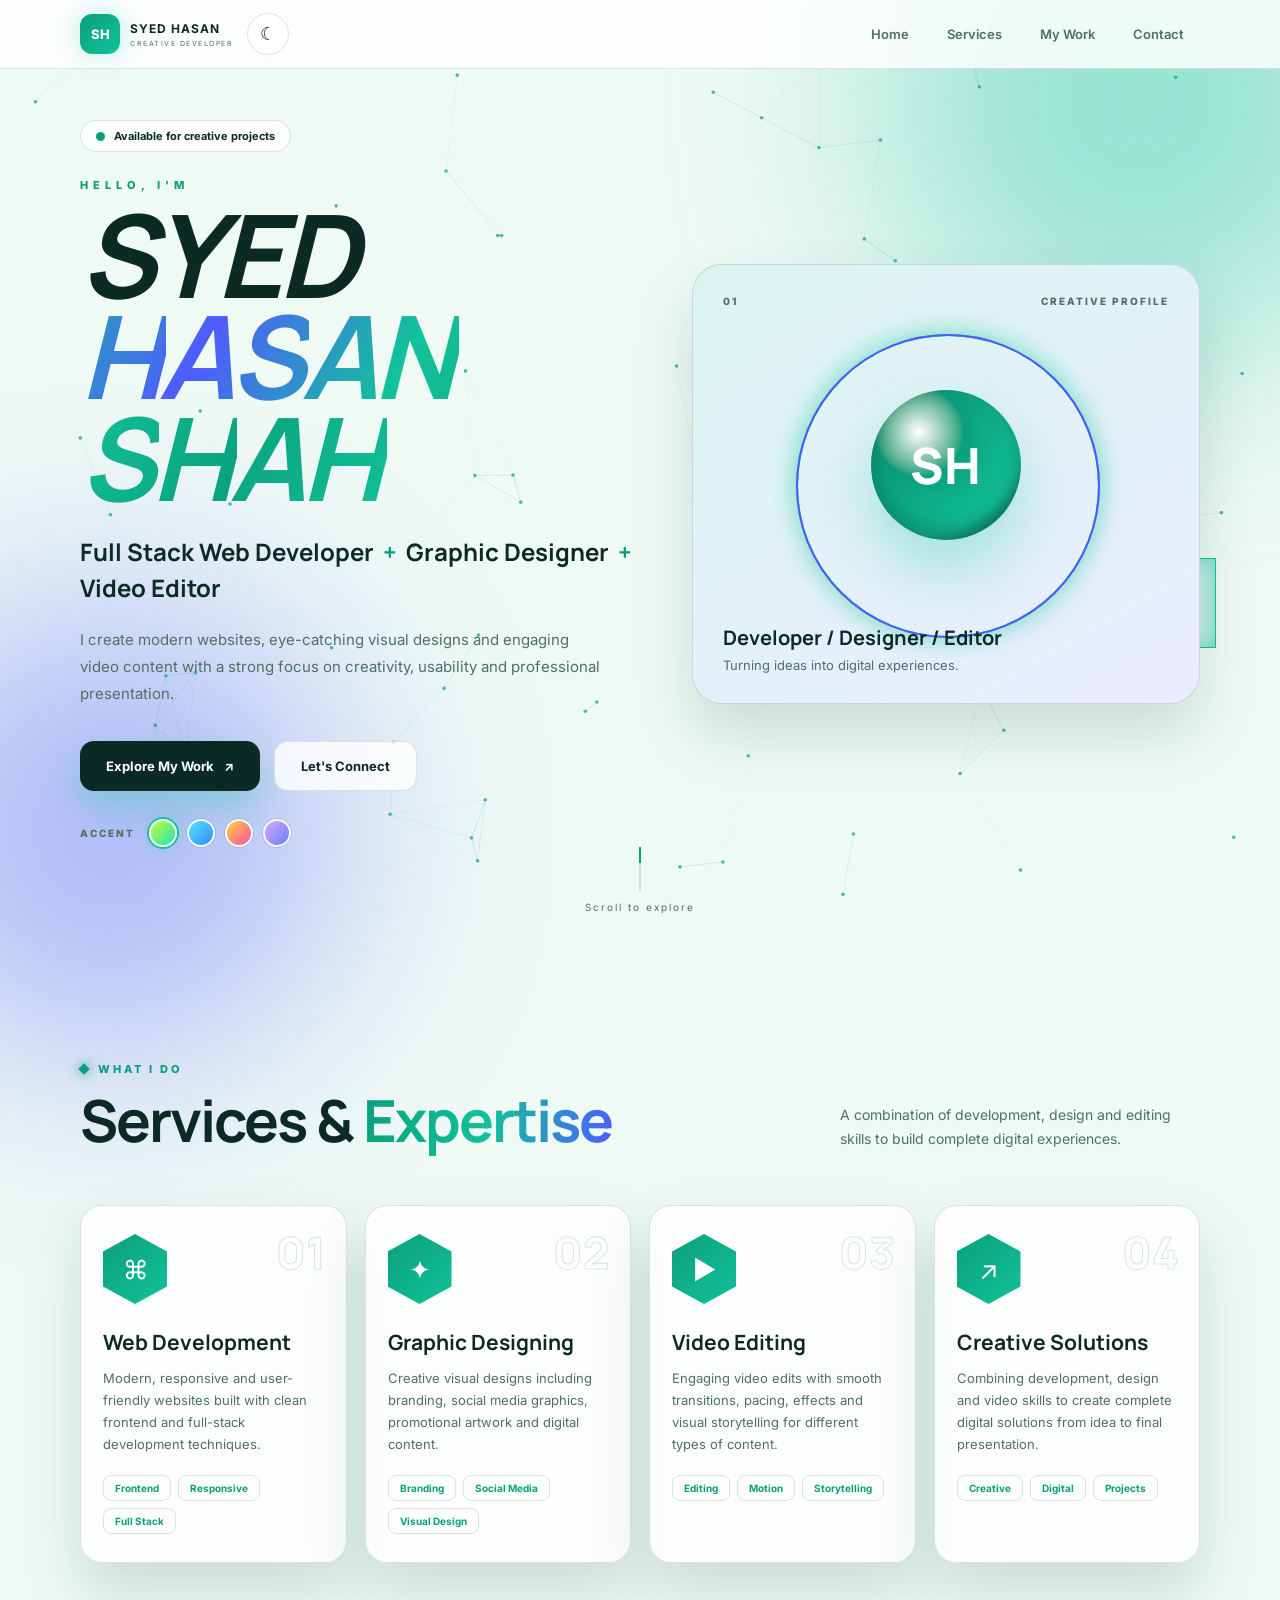
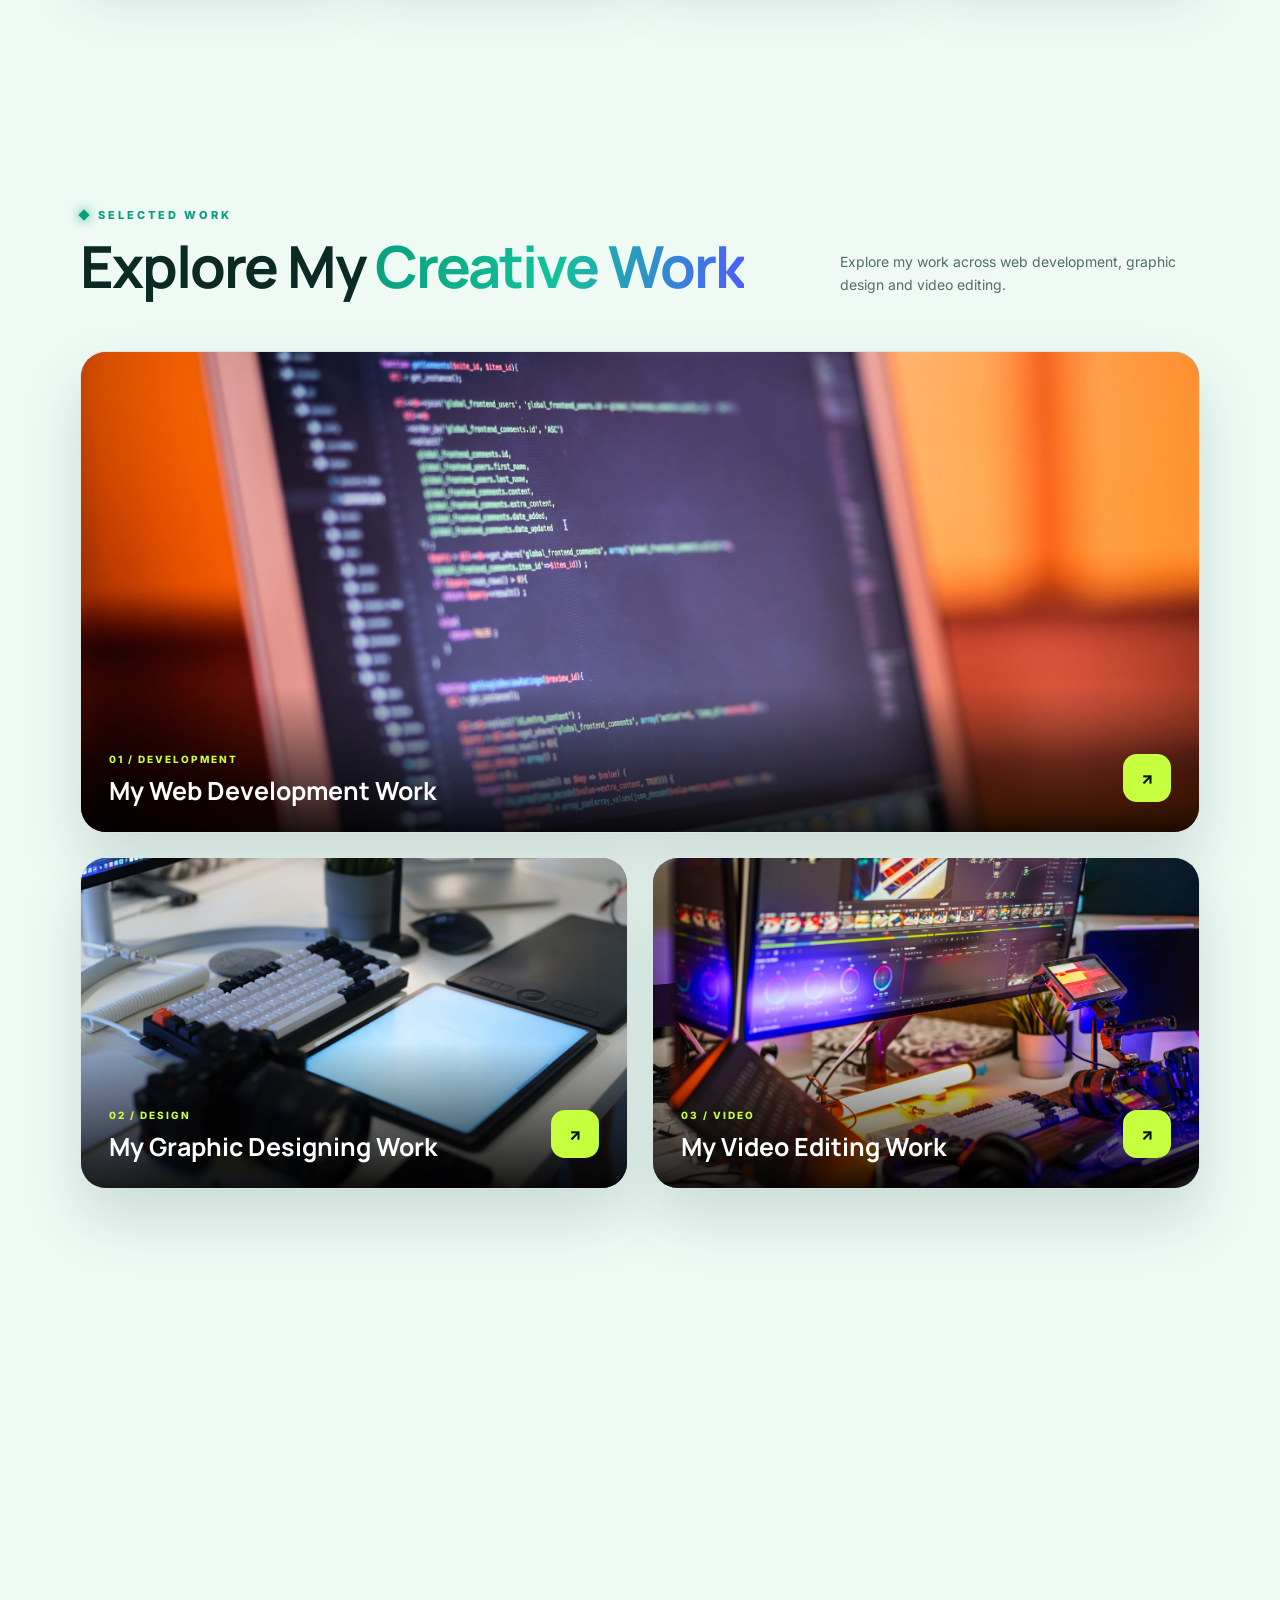
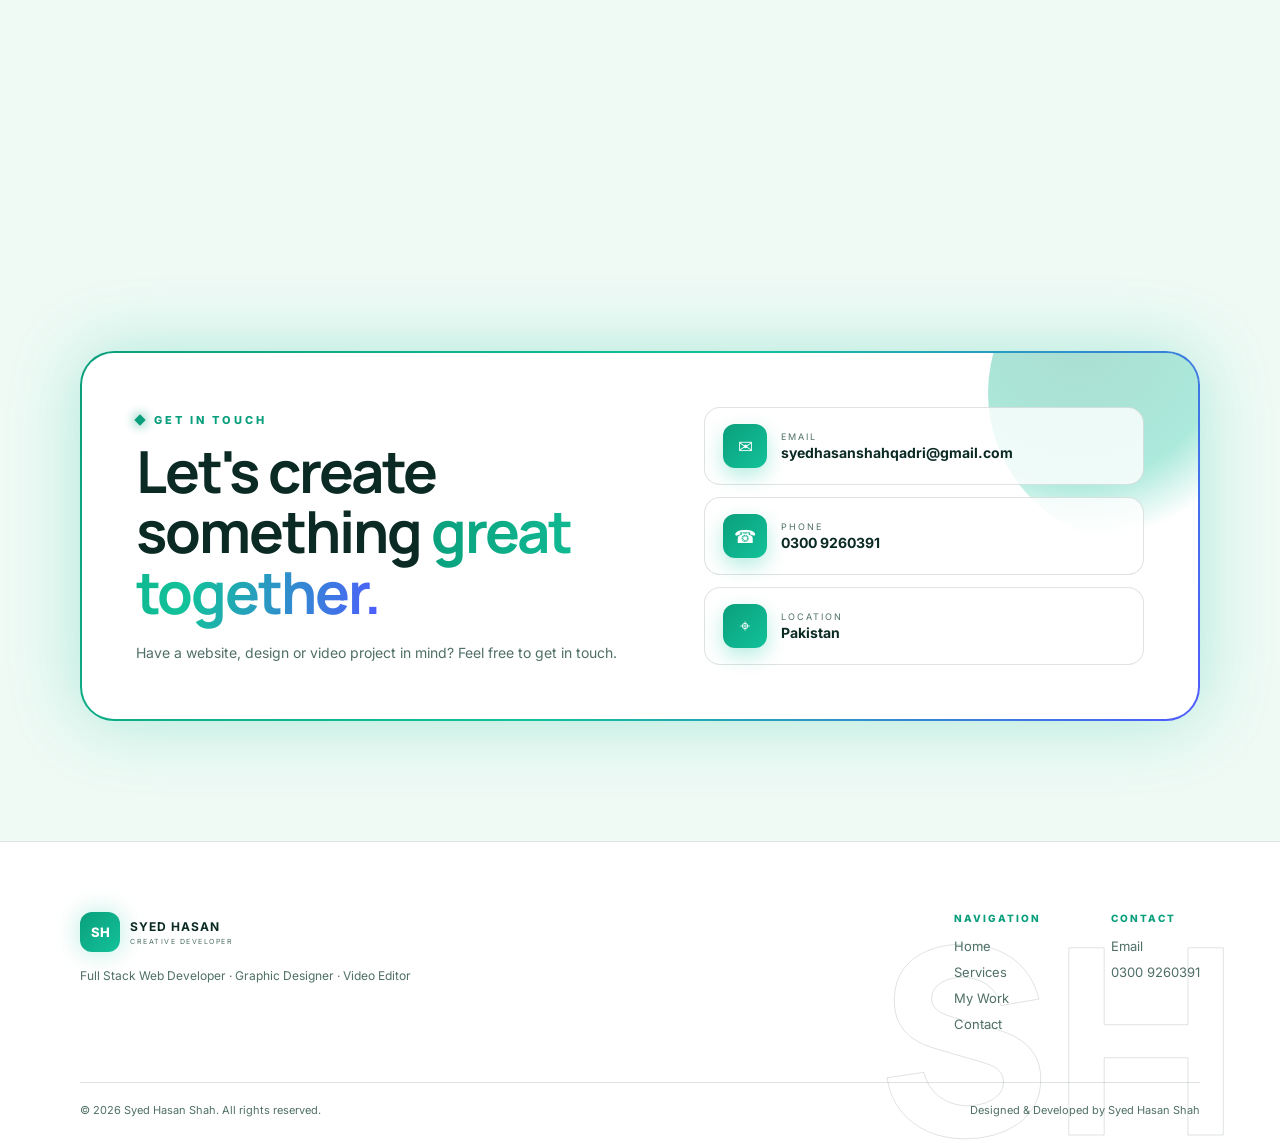
==== commit 4e4d63f0: "Enhance SEO with Open Graph and Twitter meta tags Added Open Graph and Twitter meta tags for better " ====
--- a/index.html
+++ b/index.html
@@ -6,6 +6,23 @@
     <meta name="description" content="Syed Hasan Shah - Full Stack Web Developer, Graphic Designer and Video Editor.">
     <meta name="author" content="Syed Hasan Shah">
     <title>Syed Hasan Shah | Developer • Designer • Video Editor</title>
+
+    <!-- Link preview (WhatsApp, Facebook, LinkedIn, Telegram, X etc.) -->
+    <meta property="og:type" content="website">
+    <meta property="og:site_name" content="Syed Hasan Shah">
+    <meta property="og:title" content="Syed Hasan Shah | Developer • Designer • Video Editor">
+    <meta property="og:description" content="Full Stack Web Developer, Graphic Designer and Video Editor. Explore my creative work.">
+    <meta property="og:url" content="https://syedhasanshahqadri-ops.github.io/">
+    <meta property="og:image" content="https://syedhasanshahqadri-ops.github.io/og-cover.jpg">
+    <meta property="og:image:type" content="image/jpeg">
+    <meta property="og:image:width" content="1200">
+    <meta property="og:image:height" content="630">
+    <meta property="og:image:alt" content="Syed Hasan Shah - Full Stack Web Developer, Graphic Designer and Video Editor">
+    <meta name="twitter:card" content="summary_large_image">
+    <meta name="twitter:title" content="Syed Hasan Shah | Developer • Designer • Video Editor">
+    <meta name="twitter:description" content="Full Stack Web Developer, Graphic Designer and Video Editor. Explore my creative work.">
+    <meta name="twitter:image" content="https://syedhasanshahqadri-ops.github.io/og-cover.jpg">
+
     <link rel="preconnect" href="https://fonts.googleapis.com">
     <link rel="preconnect" href="https://fonts.gstatic.com" crossorigin>
     <link href="https://fonts.googleapis.com/css2?family=Inter:wght@400;500;600;700;800&family=Manrope:wght@500;600;700;800&display=swap" rel="stylesheet">
--- a/style.css
+++ b/style.css
@@ -1,5 +1,5 @@
-:root,[data-theme=dark]{--bg:#04100f;--bg2:#0a2220;--text:#e9fff9;--muted:#8fb3ab;--card:rgba(255,255,255,.05);--border:rgba(160,255,225,.16);--a1:#c6ff3d;--a2:#19e3b1;--a3:#6a7bff;--btn:#c6ff3d;--btn-text:#06130f;--nav:rgba(4,16,15,.72);--shadow:0 30px 70px rgba(0,0,0,.55);--glow:rgba(25,227,177,.35);--dot:198,255,61}
-[data-theme=light]{--bg:#effaf5;--bg2:#fff;--text:#0b2a24;--muted:#4f6f67;--card:rgba(255,255,255,.8);--border:rgba(11,42,36,.13);--a1:#0a9f7c;--a2:#12c29a;--a3:#4f5bff;--btn:#0b2a24;--btn-text:#fff;--nav:rgba(255,255,255,.82);--shadow:0 30px 60px rgba(11,70,56,.16);--glow:rgba(18,194,154,.3);--dot:10,159,124}
+:root,[data-theme=dark]{--bg:#04100f;--bg2:#0a2220;--text:#e9fff9;--muted:#8fb3ab;--card:rgba(255,255,255,.05);--border:rgba(160,255,225,.16);--a1:#c6ff3d;--a2:#19e3b1;--a3:#6a7bff;--btn:#c6ff3d;--btn-text:#06130f;--nav:rgba(4,16,15,.72);--shadow:0 30px 70px rgba(0,0,0,.55);--glow:color-mix(in srgb,var(--a2) 35%,transparent);--bright:#c6ff3d;--dot:198,255,61}
+[data-theme=light]{--bg:#effaf5;--bg2:#fff;--text:#0b2a24;--muted:#4f6f67;--card:rgba(255,255,255,.8);--border:rgba(11,42,36,.13);--a1:#0a9f7c;--a2:#12c29a;--a3:#4f5bff;--btn:#0b2a24;--btn-text:#fff;--nav:rgba(255,255,255,.82);--shadow:0 30px 60px rgba(11,70,56,.16);--glow:color-mix(in srgb,var(--a2) 30%,transparent);--bright:#c6ff3d;--dot:10,159,124}
 *{margin:0;padding:0;box-sizing:border-box}
 html{scroll-behavior:smooth}
 body{font-family:"Inter",sans-serif;color:var(--text);background:var(--bg);overflow-x:hidden;transition:background .5s,color .5s}
@@ -15,7 +15,7 @@
 .glow-two{width:460px;height:460px;background:var(--a3);bottom:-160px;left:-120px;animation-delay:-7s}
 @keyframes drift{to{transform:translate(-60px,70px) scale(1.2)}}
 .bgcube{position:fixed;z-index:1;width:90px;height:90px;right:5%;top:62%;pointer-events:none;transform-style:preserve-3d;animation:tumble 16s linear infinite;translate:calc(var(--mx,0)*40px) calc(var(--mx2,0)*40px + var(--sy,0)*-.15px)}
-.bgcube i{position:absolute;inset:0;border:1.5px solid var(--a2);background:rgba(25,227,177,.07);box-shadow:inset 0 0 18px var(--glow)}
+.bgcube i{position:absolute;inset:0;border:1.5px solid var(--a2);background:color-mix(in srgb,var(--a2) 8%,transparent);box-shadow:inset 0 0 18px var(--glow)}
 .bgcube i:nth-child(1){transform:translateZ(45px)}.bgcube i:nth-child(2){transform:rotateY(180deg) translateZ(45px)}
 .bgcube i:nth-child(3){transform:rotateY(90deg) translateZ(45px)}.bgcube i:nth-child(4){transform:rotateY(-90deg) translateZ(45px)}
 .bgcube i:nth-child(5){transform:rotateX(90deg) translateZ(45px)}.bgcube i:nth-child(6){transform:rotateX(-90deg) translateZ(45px)}
@@ -47,9 +47,9 @@
 @keyframes ping{0%{box-shadow:0 0 0 0 var(--glow)}100%{box-shadow:0 0 0 13px transparent}}
 .small-heading{margin-top:26px;font-size:11px;font-weight:800;letter-spacing:5px;color:var(--a1)}
 .hero h1{font-family:"Manrope",sans-serif;font-size:clamp(56px,9vw,124px);line-height:.88;letter-spacing:-5px;margin-top:12px;perspective:700px}
-.hero h1 span{display:block;perspective:700px}
+.hero h1>span:not(.word){display:block;perspective:700px}
 .ch{display:inline-block;opacity:0;transform:translateZ(-380px) rotateY(80deg);transition:opacity .7s,transform 1s cubic-bezier(.2,.9,.3,1.15);transition-delay:calc(var(--i)*60ms + .25s)}
-.hero h1 span .ch{background:linear-gradient(120deg,var(--a1),var(--a2),var(--a3),var(--a2),var(--a1)) 0 0/1100% 100% repeat-x;background-position:calc(var(--i)*10%) 0;-webkit-background-clip:text;background-clip:text;color:transparent;animation:sh 7s linear infinite}
+.hero h1>span:not(.word) .ch{background:linear-gradient(120deg,var(--a1),var(--a2),var(--a3),var(--a2),var(--a1)) 0 0/1100% 100% repeat-x;background-position:calc(var(--i)*10%) 0;-webkit-background-clip:text;background-clip:text;color:transparent;animation:sh 7s linear infinite}
 @keyframes sh{to{background-position:calc(var(--i)*10% + 1100%) 0}}
 .show .ch{opacity:1;transform:none}
 .hero h2{font-family:"Manrope",sans-serif;font-size:clamp(17px,2.2vw,24px);margin-top:26px;line-height:1.5}
@@ -63,7 +63,7 @@
 .secondary-btn:hover{border-color:var(--a2);box-shadow:0 0 26px var(--glow)}
 
 /* hero 3D orbit card */
-.hero-card{position:relative;transform-style:preserve-3d;min-height:440px;padding:30px;border-radius:30px;border:1px solid var(--border);display:flex;flex-direction:column;justify-content:space-between;background:linear-gradient(150deg,rgba(25,227,177,.16),rgba(106,123,255,.12)),var(--bg2);box-shadow:var(--shadow)}
+.hero-card{position:relative;transform-style:preserve-3d;min-height:440px;padding:30px;border-radius:30px;border:1px solid var(--border);display:flex;flex-direction:column;justify-content:space-between;background:linear-gradient(150deg,color-mix(in srgb,var(--a2) 16%,transparent),color-mix(in srgb,var(--a3) 12%,transparent)),var(--bg2);box-shadow:var(--shadow)}
 .hero-card::before,.hero-card::after{content:"";position:absolute;left:50%;top:50%;border-radius:50%;margin:-150px 0 0 -150px;width:300px;height:300px;border:2px solid var(--a2);box-shadow:0 0 24px var(--glow)}
 .hero-card::before{animation:ringA 9s linear infinite}
 .hero-card::after{border-color:var(--a3);animation:ringB 12s linear infinite}
@@ -71,7 +71,7 @@
 @keyframes ringB{from{transform:rotateY(72deg) rotateZ(0)}to{transform:rotateY(72deg) rotateZ(-360deg)}}
 .hero-card-top{display:flex;justify-content:space-between;font-size:10px;font-weight:800;letter-spacing:2px;color:var(--muted);transform:translateZ(30px)}
 .profile-symbol{display:grid;place-items:center;transform:translateZ(70px)}
-.symbol-circle{width:150px;height:150px;border-radius:50%;display:grid;place-items:center;font-family:"Manrope",sans-serif;font-weight:800;font-size:50px;color:var(--btn-text);background:radial-gradient(circle at 32% 28%,#fff 0,var(--a1) 30%,var(--a2) 70%,#0b5a4a);box-shadow:0 30px 60px var(--glow),inset 0 -10px 24px rgba(0,0,0,.3);animation:bob 5s ease-in-out infinite}
+.symbol-circle{width:150px;height:150px;border-radius:50%;display:grid;place-items:center;font-family:"Manrope",sans-serif;font-weight:800;font-size:50px;color:var(--btn-text);background:radial-gradient(circle at 32% 28%,#fff 0,var(--a1) 30%,var(--a2) 70%,color-mix(in srgb,var(--a2) 40%,#000));box-shadow:0 30px 60px var(--glow),inset 0 -10px 24px rgba(0,0,0,.3);animation:bob 5s ease-in-out infinite}
 @keyframes bob{50%{translate:0 -18px}}
 .hero-card-bottom{transform:translateZ(50px)}
 .hero-card-bottom strong{font-family:"Manrope",sans-serif;font-size:20px}
@@ -123,9 +123,9 @@
 .work-card:hover .image-overlay{opacity:1}
 .work-card:hover .image-overlay span{translate:0 0}
 .work-info{position:absolute;left:0;right:0;bottom:0;display:flex;justify-content:space-between;align-items:center;padding:60px 28px 24px;background:linear-gradient(transparent,rgba(0,0,0,.88));color:#fff;pointer-events:none}
-.work-label{color:#c6ff3d;font-size:10px;font-weight:800;letter-spacing:2px}
+.work-label{color:var(--bright);font-size:10px;font-weight:800;letter-spacing:2px}
 .work-info h3{font-family:"Manrope",sans-serif;font-size:25px;margin-top:6px}
-.arrow{width:48px;height:48px;display:grid;place-items:center;border-radius:14px;background:#c6ff3d;color:#06130f;font-weight:800;transition:rotate .4s}
+.arrow{width:48px;height:48px;display:grid;place-items:center;border-radius:14px;background:var(--bright);color:#06130f;font-weight:800;transition:rotate .4s}
 .work-card:hover .arrow{rotate:45deg}
 
 /* about */
@@ -181,3 +181,24 @@
 }
 @media(max-width:600px){.services-grid,.work-grid{grid-template-columns:1fr}.work-image,.large-card .work-image{height:260px}.bgcube{display:none}.hero h1{letter-spacing:-2px}.stats{grid-template-columns:1fr}.footer-links{gap:40px}footer::after{font-size:160px}}
 @media(prefers-reduced-motion:reduce){*{animation:none!important;transition:none!important}.reveal,.ch{opacity:1;translate:none;scale:1;filter:none;transform:none}}
+
+/* ===== ACCENT COLOURS (picked from the hero) — each one re-colours the whole design in both themes ===== */
+[data-theme=dark][data-accent=ocean]{--a1:#5be0ff;--a2:#2f8cff;--a3:#8a6bff;--btn:#5be0ff;--bright:#5be0ff}
+[data-theme=light][data-accent=ocean]{--a1:#0a7fb8;--a2:#1f7ae0;--a3:#6a4bff;--bright:#5be0ff}
+[data-theme=dark][data-accent=sunset]{--a1:#ffd23d;--a2:#ff7a59;--a3:#ff4fa3;--btn:#ffd23d;--bright:#ffd23d}
+[data-theme=light][data-accent=sunset]{--a1:#d4600a;--a2:#f0563a;--a3:#d63a8a;--bright:#ffd23d}
+[data-theme=dark][data-accent=violet]{--a1:#d9a8ff;--a2:#a77bff;--a3:#5fb6ff;--btn:#d9a8ff;--bright:#d9a8ff}
+[data-theme=light][data-accent=violet]{--a1:#7a3fe0;--a2:#9a5cf0;--a3:#3d7be0;--bright:#d9a8ff}
+
+.swatches{display:flex;align-items:center;gap:10px;margin-top:28px}
+.swatches small{font-size:10px;font-weight:800;letter-spacing:2px;text-transform:uppercase;color:var(--muted);margin-right:4px}
+.swatches button{width:28px;height:28px;border-radius:50%;border:2px solid var(--bg);cursor:pointer;box-shadow:0 0 0 1px var(--border);transition:transform .25s,box-shadow .25s}
+.swatches button:hover{transform:scale(1.22) rotate(15deg)}
+.swatches button.on{box-shadow:0 0 0 2px var(--a2),0 0 18px var(--glow)}
+.swatches button[data-accent=lime]{background:linear-gradient(135deg,#c6ff3d,#19e3b1)}
+.swatches button[data-accent=ocean]{background:linear-gradient(135deg,#5be0ff,#2f8cff)}
+.swatches button[data-accent=sunset]{background:linear-gradient(135deg,#ffd23d,#ff4fa3)}
+.swatches button[data-accent=violet]{background:linear-gradient(135deg,#d9a8ff,#6a7bff)}
+
+.word{display:inline-block;white-space:nowrap}
+.ch{padding-right:.07em;margin-right:-.07em}
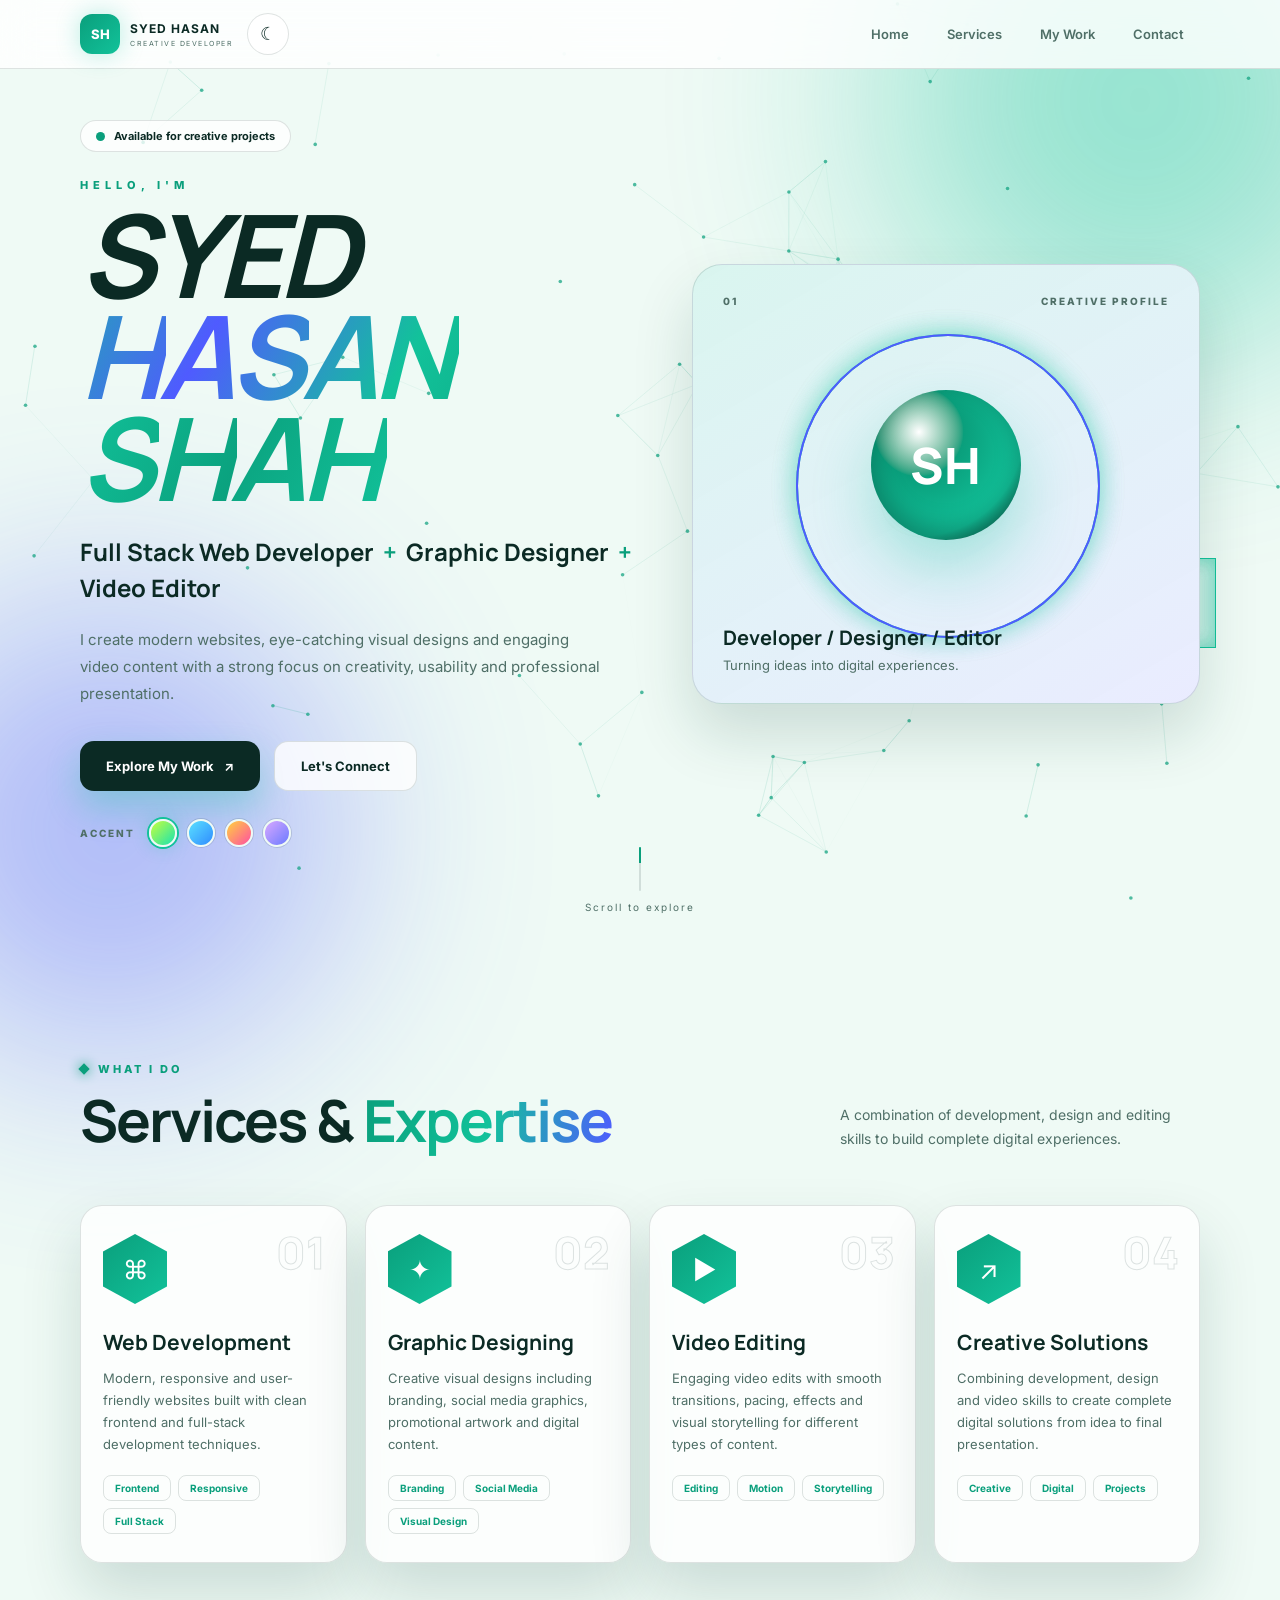
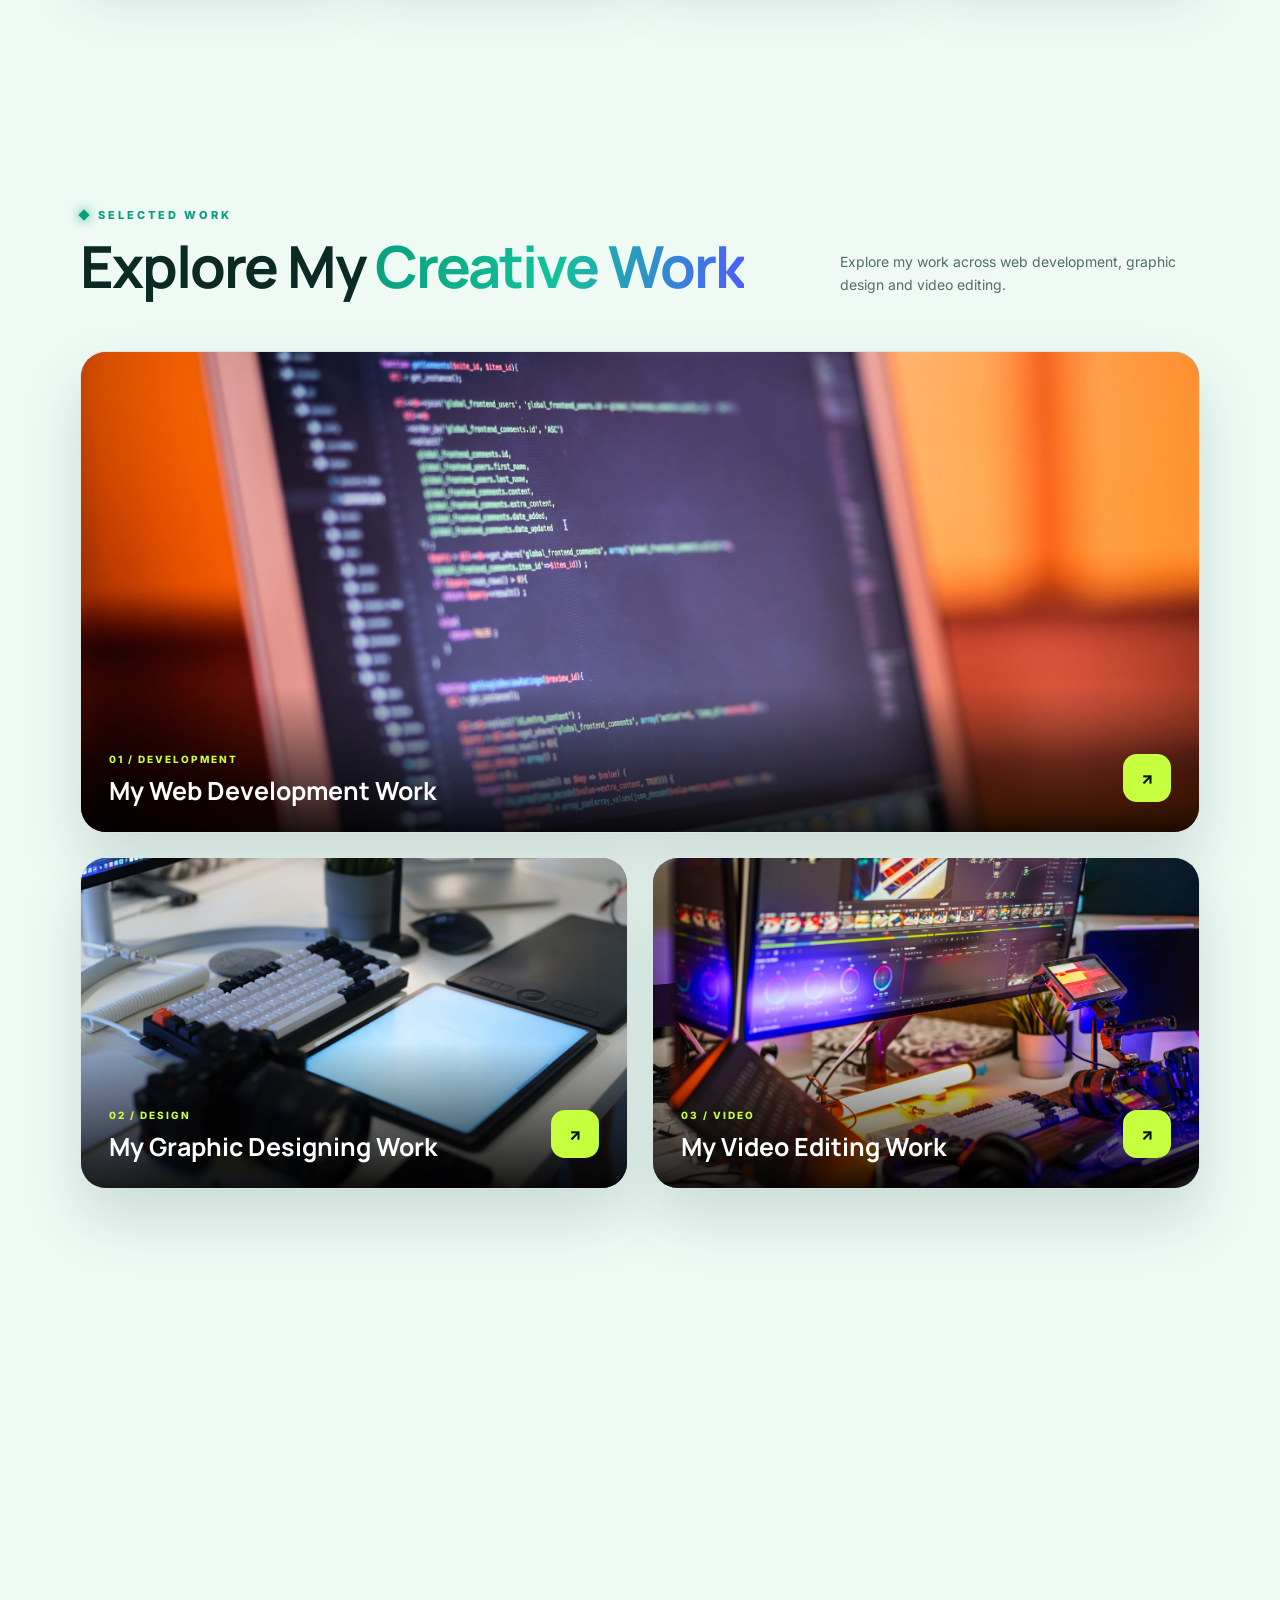
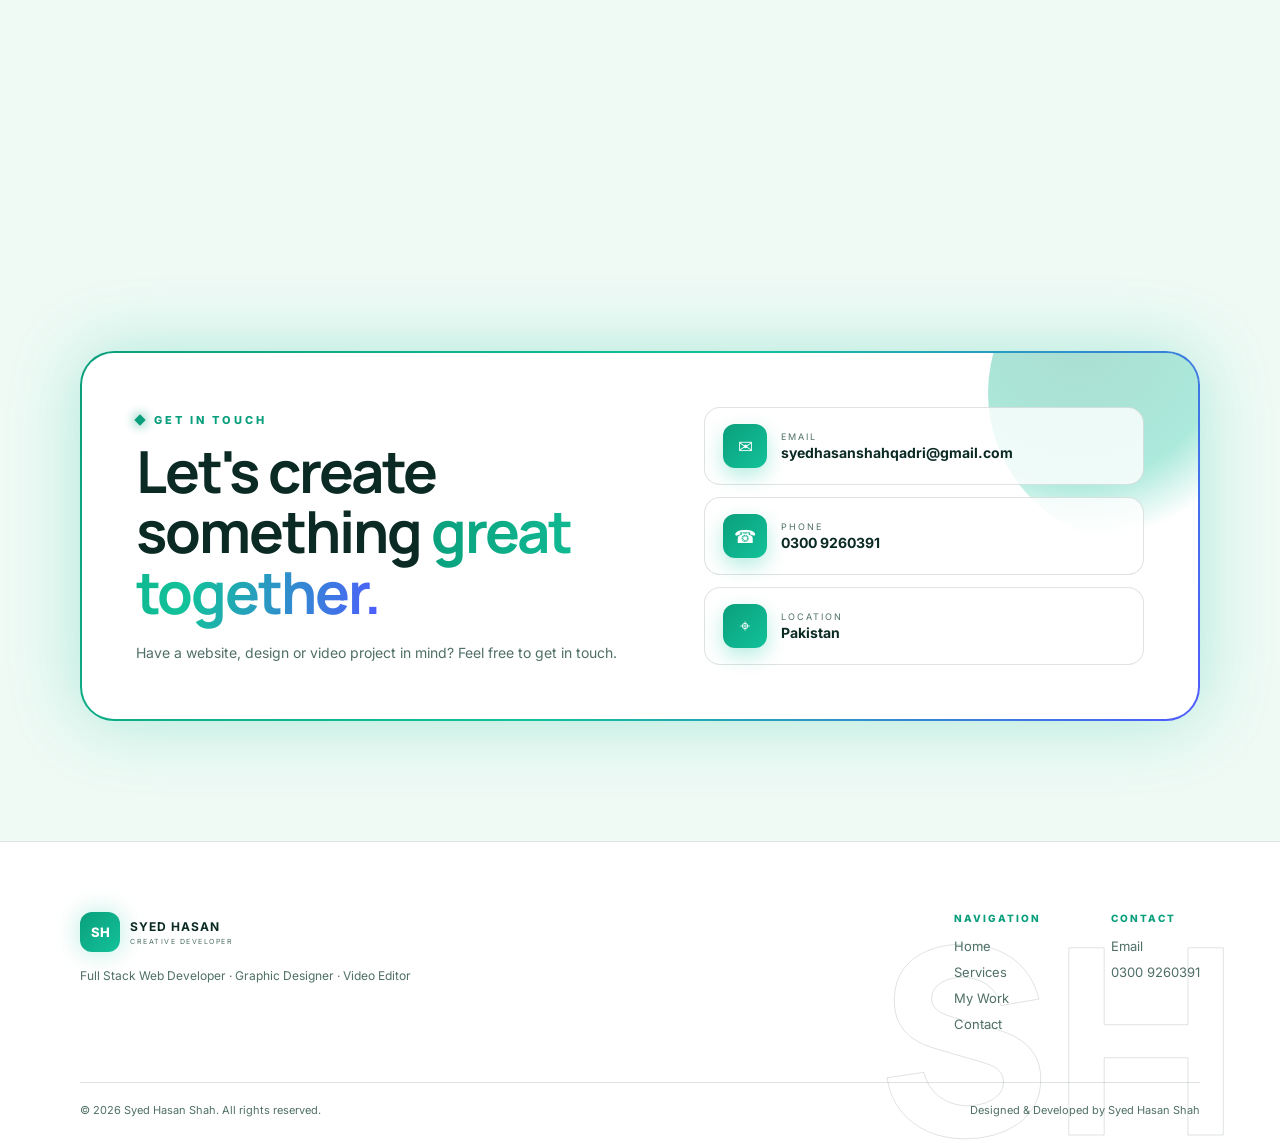
==== commit 5d144c1a: "Revise index.html for SEO and project updates Updated meta tags and links for improved SEO and proje" ====
--- a/index.html
+++ b/index.html
@@ -12,8 +12,8 @@
     <meta property="og:site_name" content="Syed Hasan Shah">
     <meta property="og:title" content="Syed Hasan Shah | Developer • Designer • Video Editor">
     <meta property="og:description" content="Full Stack Web Developer, Graphic Designer and Video Editor. Explore my creative work.">
-    <meta property="og:url" content="https://syedhasanshahqadri-ops.github.io/">
-    <meta property="og:image" content="https://syedhasanshahqadri-ops.github.io/og-cover.jpg">
+    <meta property="og:url" content="https://syedhasanshahqadri-ops.github.io/FINAL-PORTFOLIO/">
+    <meta property="og:image" content="https://syedhasanshahqadri-ops.github.io/FINAL-PORTFOLIO/og-cover.jpg">
     <meta property="og:image:type" content="image/jpeg">
     <meta property="og:image:width" content="1200">
     <meta property="og:image:height" content="630">
@@ -21,7 +21,7 @@
     <meta name="twitter:card" content="summary_large_image">
     <meta name="twitter:title" content="Syed Hasan Shah | Developer • Designer • Video Editor">
     <meta name="twitter:description" content="Full Stack Web Developer, Graphic Designer and Video Editor. Explore my creative work.">
-    <meta name="twitter:image" content="https://syedhasanshahqadri-ops.github.io/og-cover.jpg">
+    <meta name="twitter:image" content="https://syedhasanshahqadri-ops.github.io/FINAL-PORTFOLIO/og-cover.jpg">
 
     <link rel="preconnect" href="https://fonts.googleapis.com">
     <link rel="preconnect" href="https://fonts.gstatic.com" crossorigin>
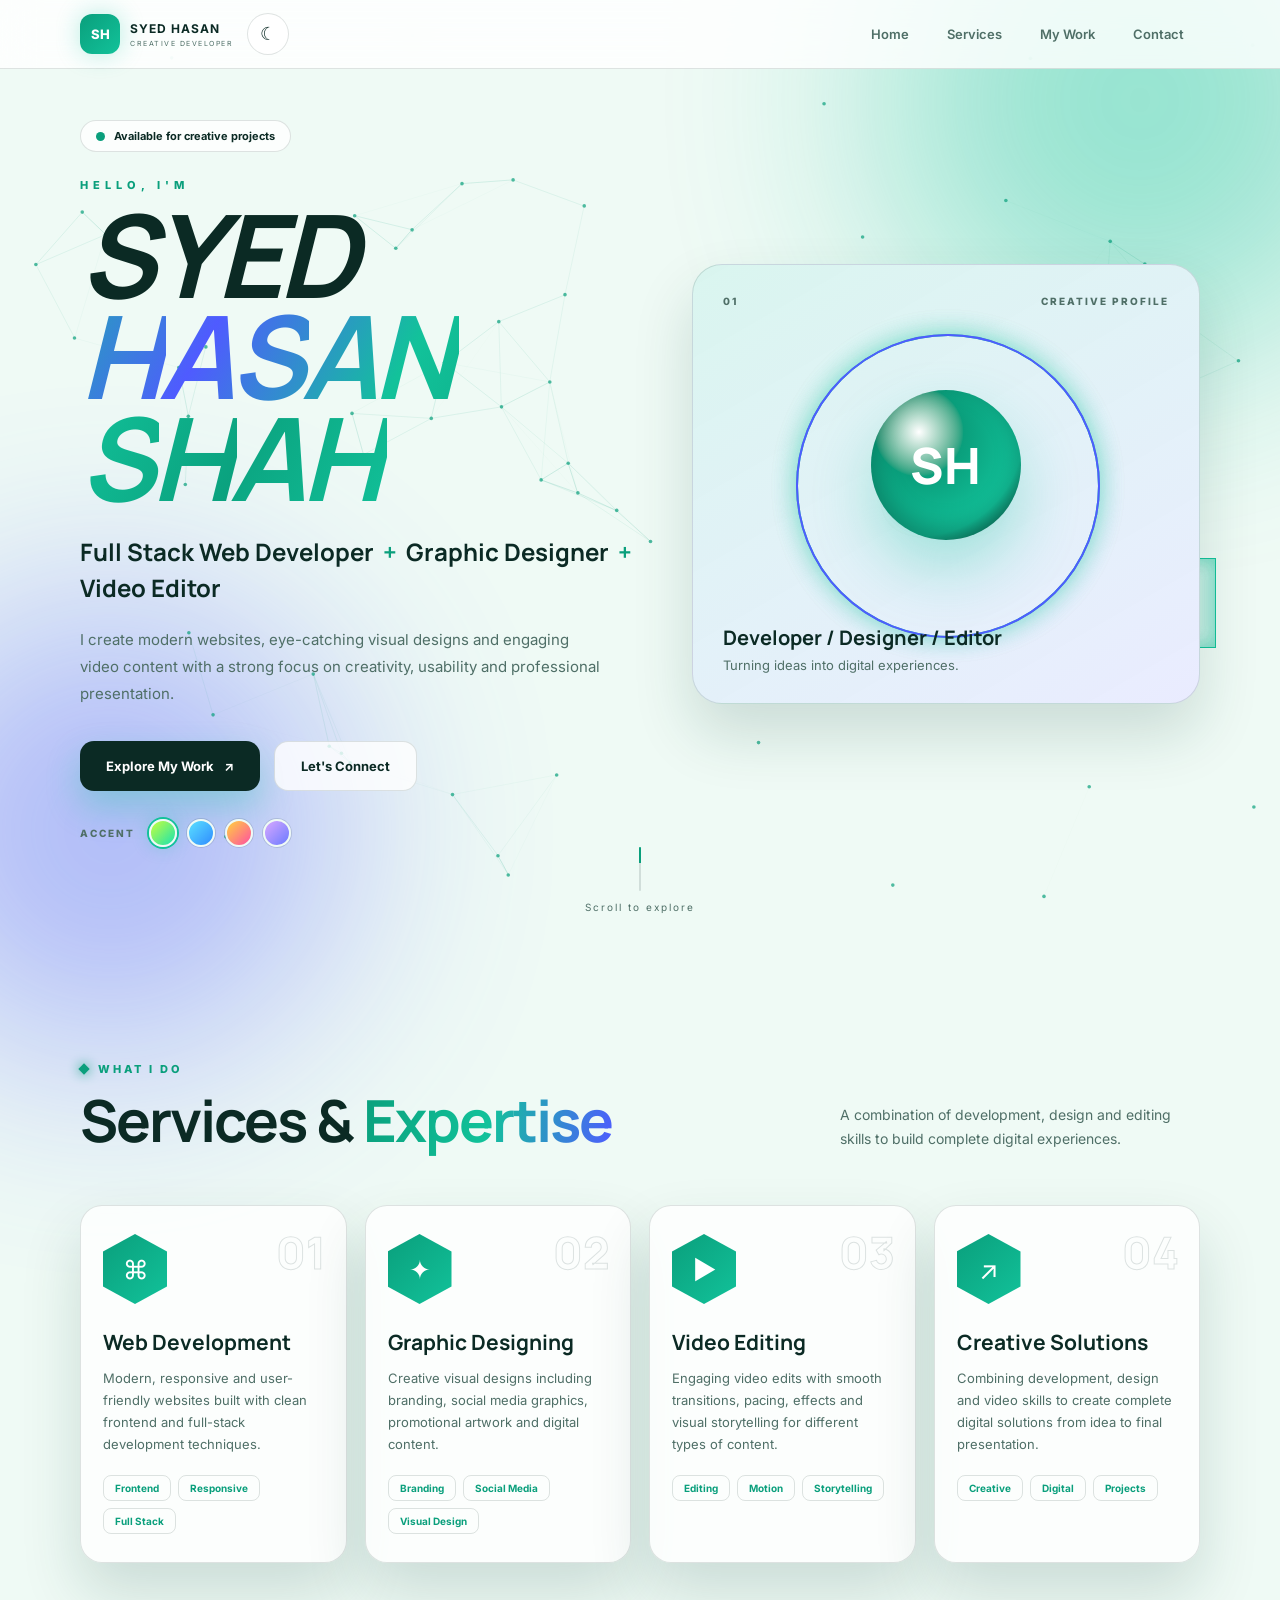
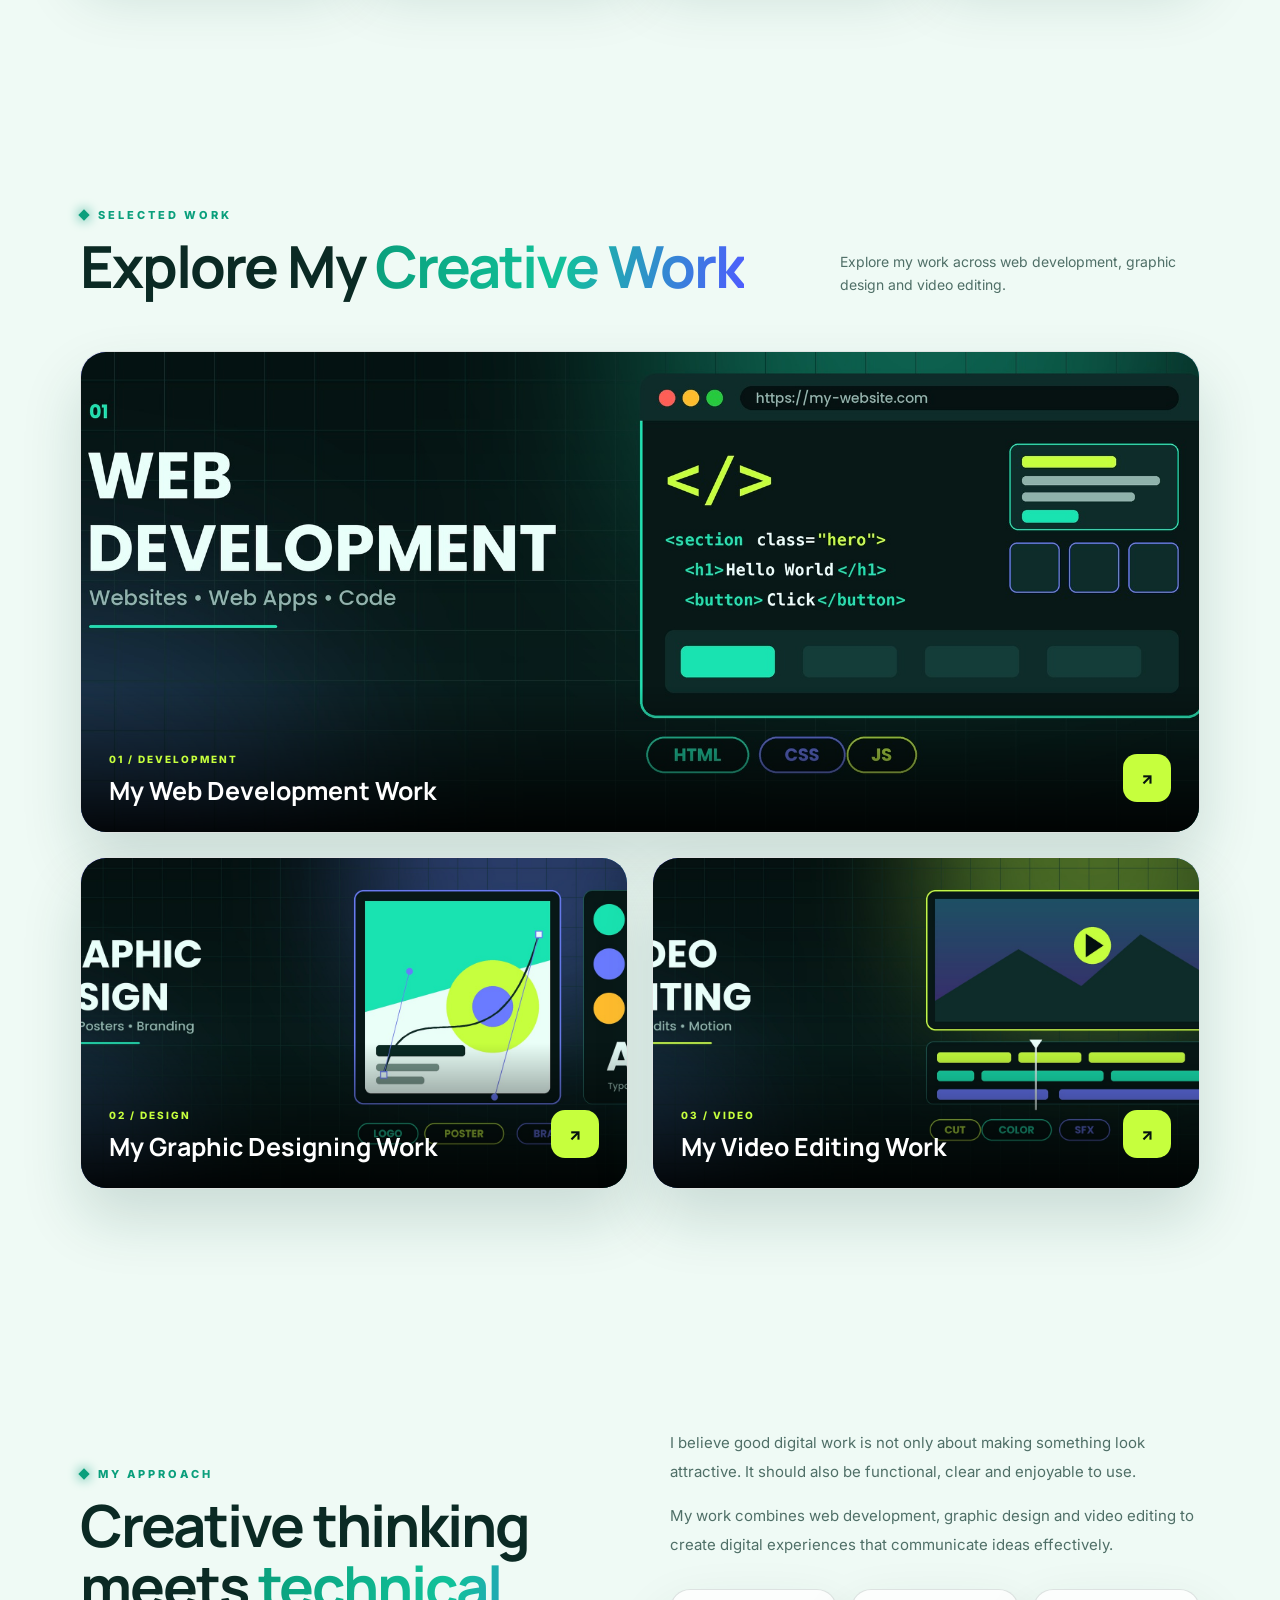
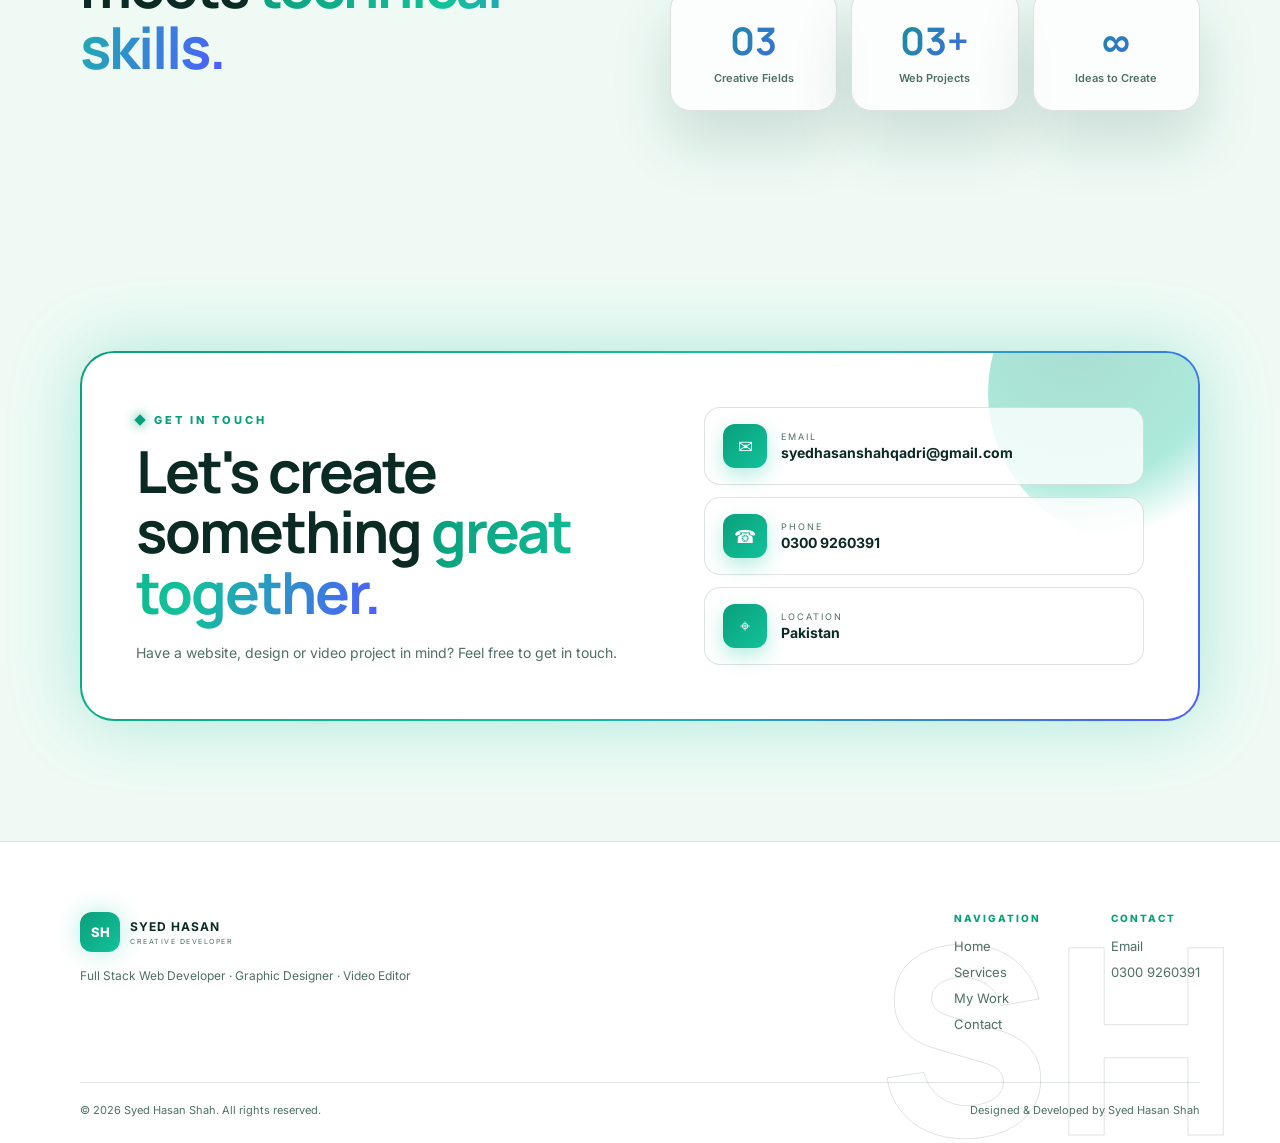
==== commit 58ba3398: "Update index.html" ====
--- a/index.html
+++ b/index.html
@@ -13,7 +13,7 @@
     <meta property="og:title" content="Syed Hasan Shah | Developer • Designer • Video Editor">
     <meta property="og:description" content="Full Stack Web Developer, Graphic Designer and Video Editor. Explore my creative work.">
     <meta property="og:url" content="https://syedhasanshahqadri-ops.github.io/FINAL-PORTFOLIO/">
-    <meta property="og:image" content="https://syedhasanshahqadri-ops.github.io/FINAL-PORTFOLIO/og-cover.jpg">
+    <meta property="og:image" content="https://syedhasanshahqadri-ops.github.io/FINAL-PORTFOLIO/images/og-cover.jpg">
     <meta property="og:image:type" content="image/jpeg">
     <meta property="og:image:width" content="1200">
     <meta property="og:image:height" content="630">
@@ -21,7 +21,7 @@
     <meta name="twitter:card" content="summary_large_image">
     <meta name="twitter:title" content="Syed Hasan Shah | Developer • Designer • Video Editor">
     <meta name="twitter:description" content="Full Stack Web Developer, Graphic Designer and Video Editor. Explore my creative work.">
-    <meta name="twitter:image" content="https://syedhasanshahqadri-ops.github.io/FINAL-PORTFOLIO/og-cover.jpg">
+    <meta name="twitter:image" content="https://syedhasanshahqadri-ops.github.io/FINAL-PORTFOLIO/images/og-cover.jpg">
 
     <link rel="preconnect" href="https://fonts.googleapis.com">
     <link rel="preconnect" href="https://fonts.gstatic.com" crossorigin>
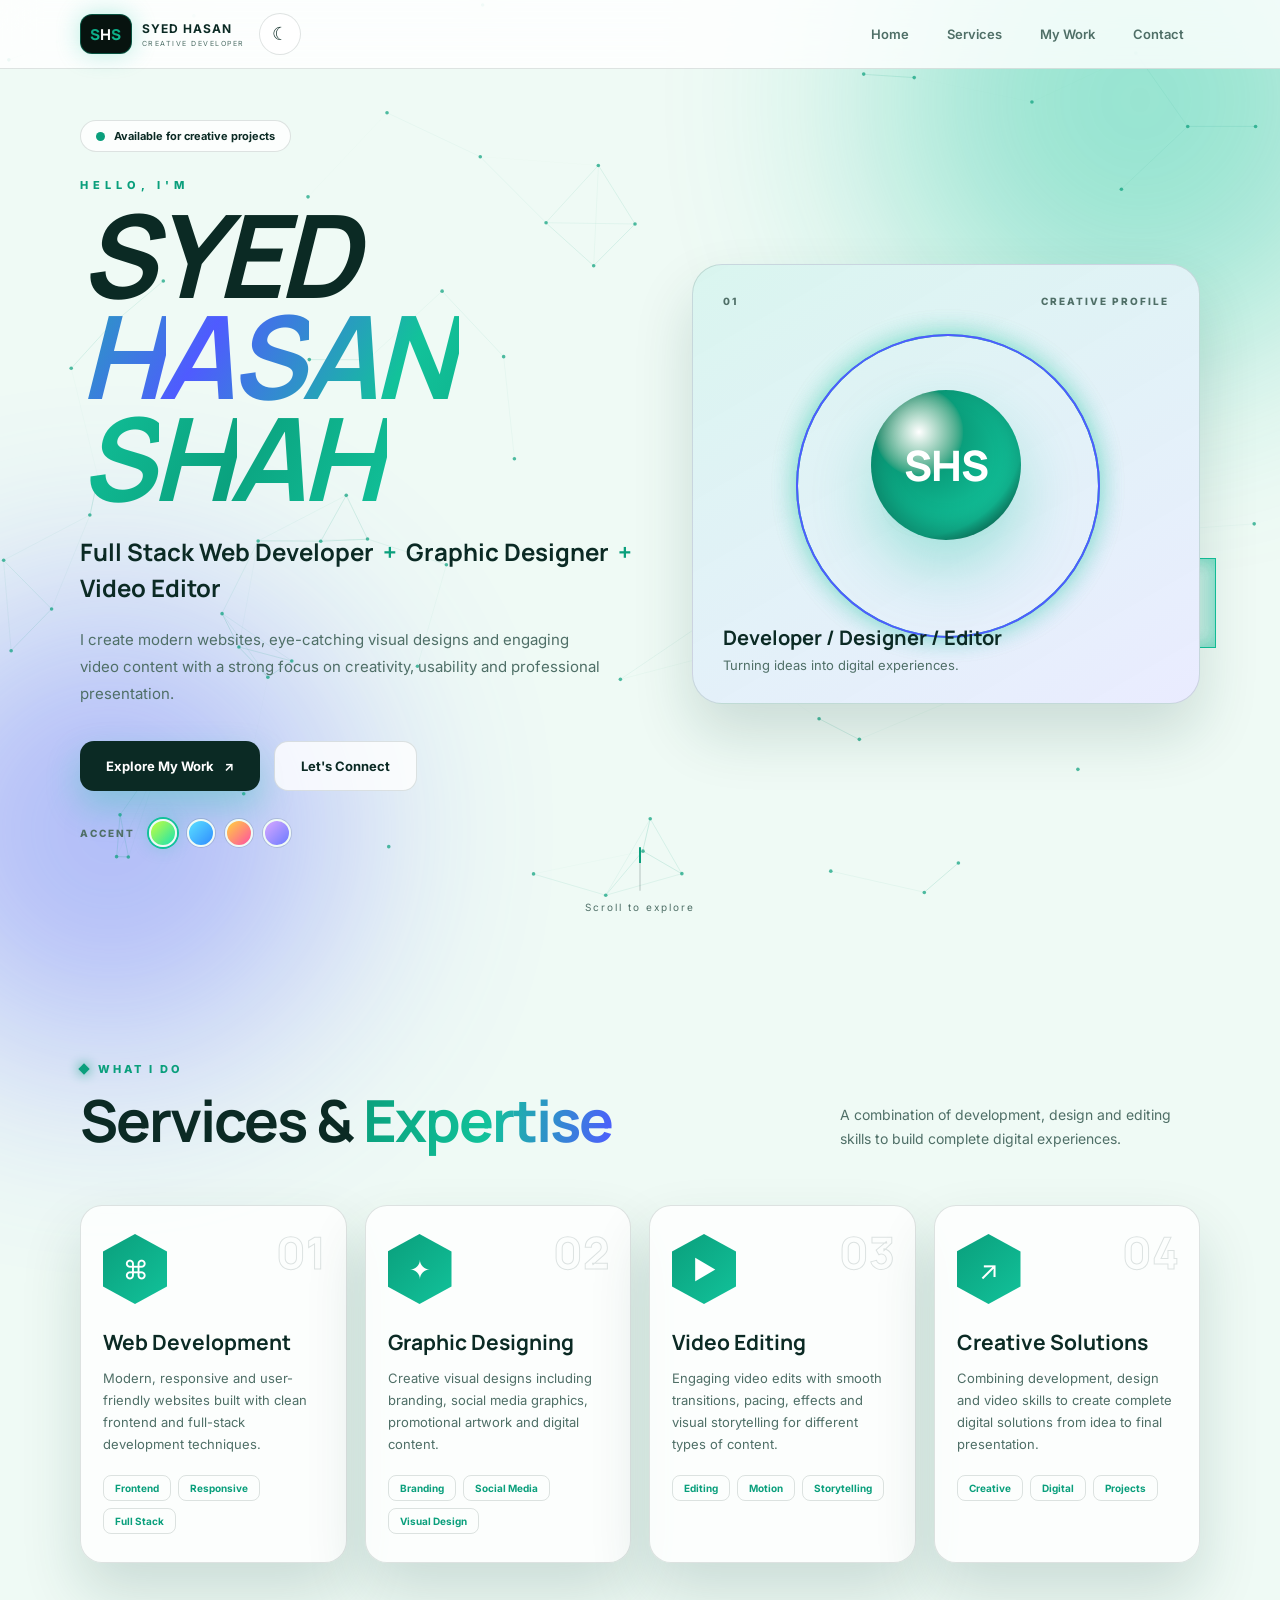
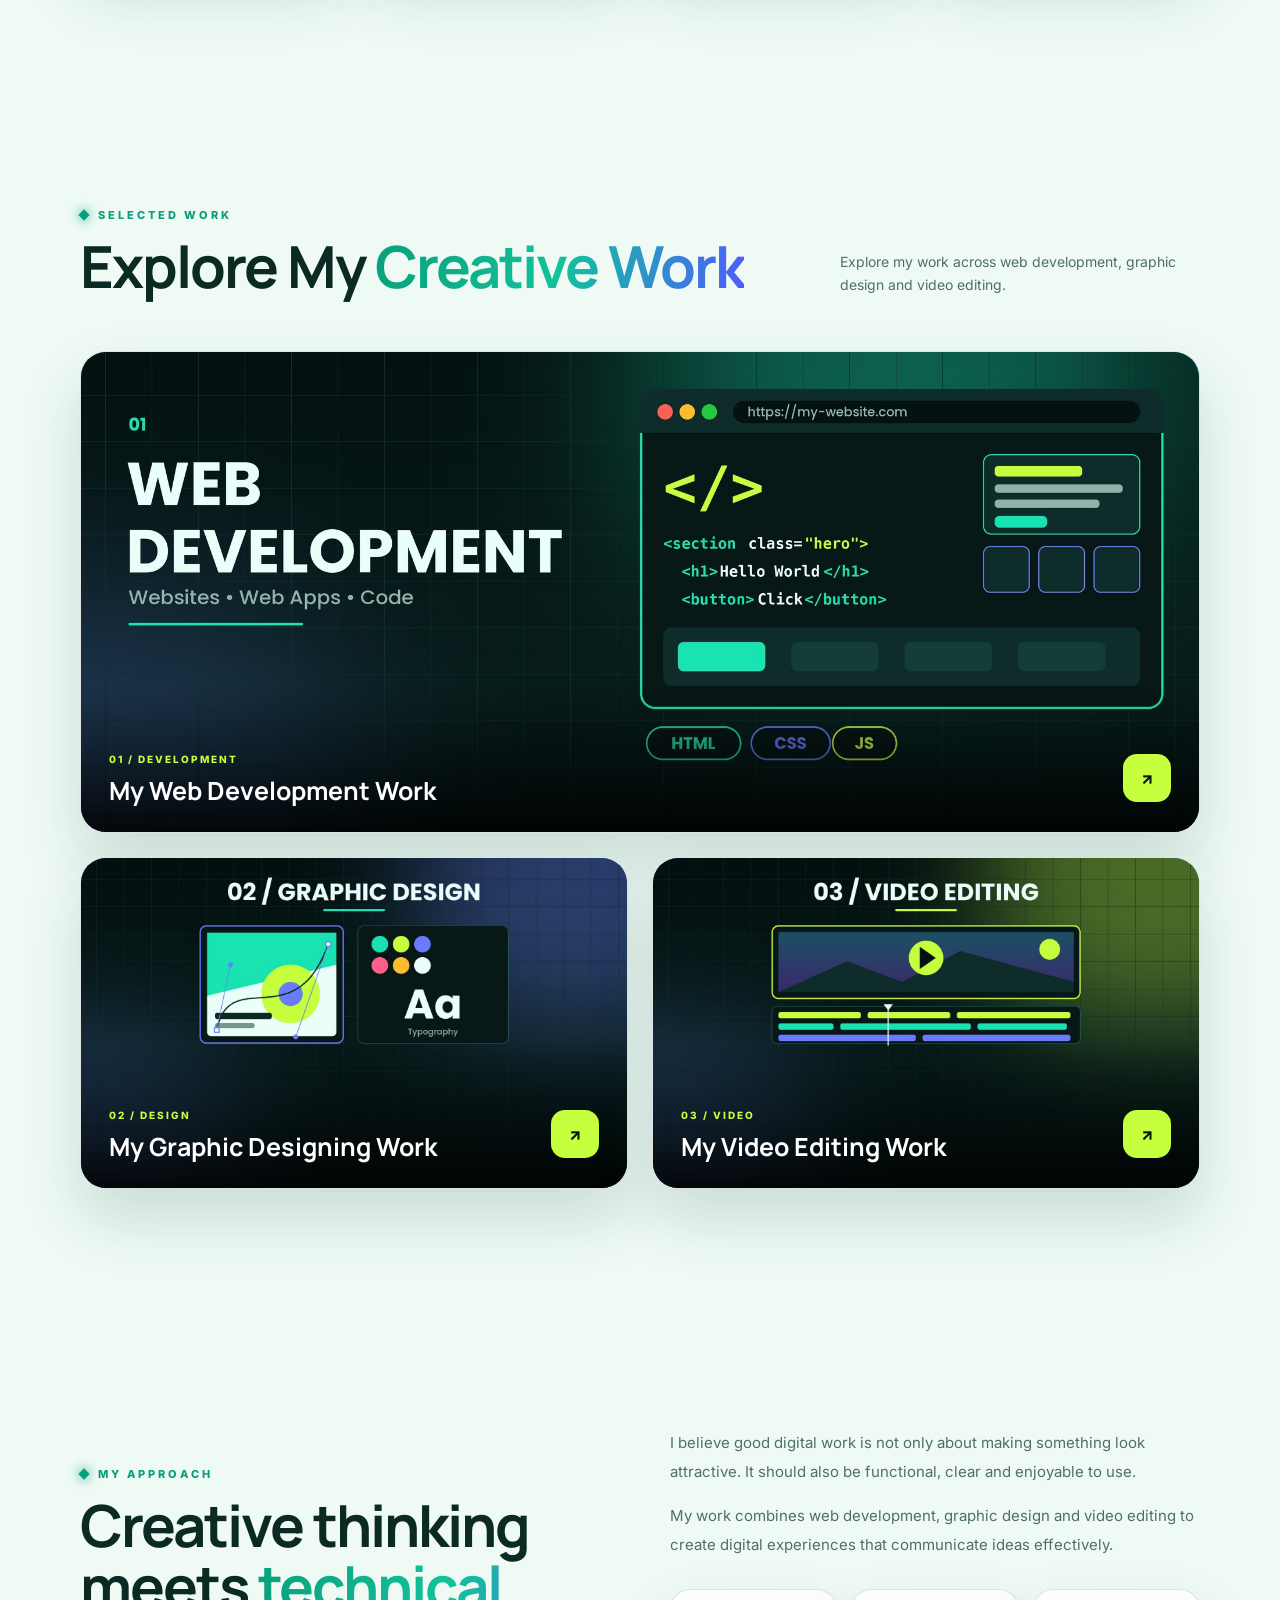
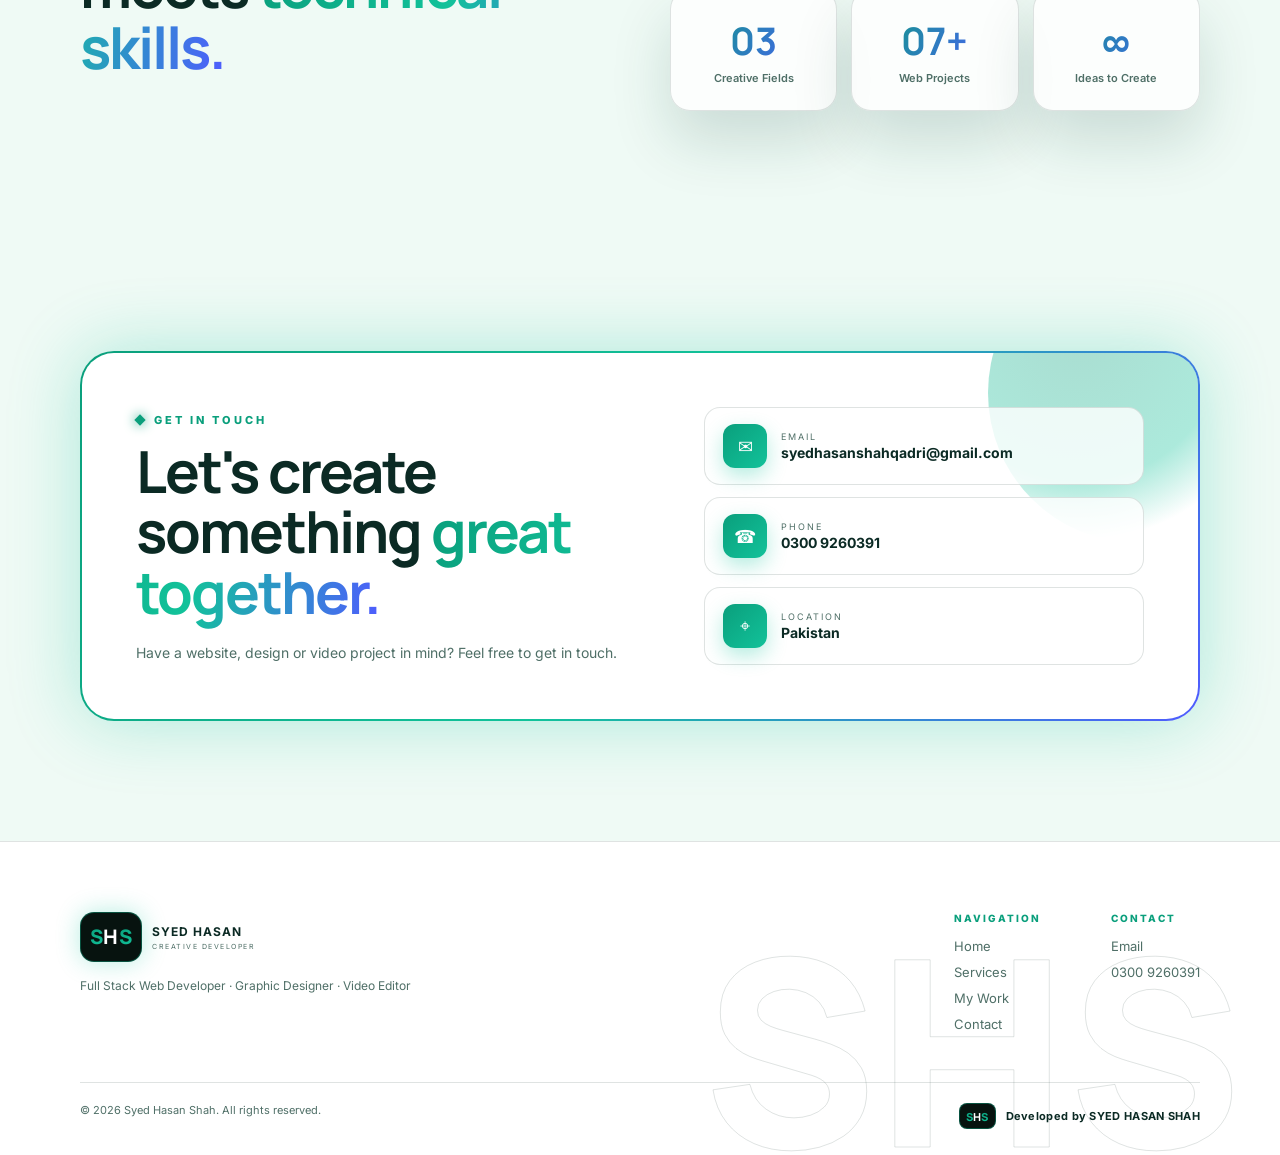
==== commit 715e8fb6: "Add files via upload" ====
--- a/index.html
+++ b/index.html
@@ -1,299 +1,311 @@
-<!DOCTYPE html>
-<html lang="en">
-<head>
-    <meta charset="UTF-8">
-    <meta name="viewport" content="width=device-width, initial-scale=1.0">
-    <meta name="description" content="Syed Hasan Shah - Full Stack Web Developer, Graphic Designer and Video Editor.">
-    <meta name="author" content="Syed Hasan Shah">
-    <title>Syed Hasan Shah | Developer • Designer • Video Editor</title>
-
-    <!-- Link preview (WhatsApp, Facebook, LinkedIn, Telegram, X etc.) -->
-    <meta property="og:type" content="website">
-    <meta property="og:site_name" content="Syed Hasan Shah">
-    <meta property="og:title" content="Syed Hasan Shah | Developer • Designer • Video Editor">
-    <meta property="og:description" content="Full Stack Web Developer, Graphic Designer and Video Editor. Explore my creative work.">
-    <meta property="og:url" content="https://syedhasanshahqadri-ops.github.io/FINAL-PORTFOLIO/">
-    <meta property="og:image" content="https://syedhasanshahqadri-ops.github.io/FINAL-PORTFOLIO/images/og-cover.jpg">
-    <meta property="og:image:type" content="image/jpeg">
-    <meta property="og:image:width" content="1200">
-    <meta property="og:image:height" content="630">
-    <meta property="og:image:alt" content="Syed Hasan Shah - Full Stack Web Developer, Graphic Designer and Video Editor">
-    <meta name="twitter:card" content="summary_large_image">
-    <meta name="twitter:title" content="Syed Hasan Shah | Developer • Designer • Video Editor">
-    <meta name="twitter:description" content="Full Stack Web Developer, Graphic Designer and Video Editor. Explore my creative work.">
-    <meta name="twitter:image" content="https://syedhasanshahqadri-ops.github.io/FINAL-PORTFOLIO/images/og-cover.jpg">
-
-    <link rel="preconnect" href="https://fonts.googleapis.com">
-    <link rel="preconnect" href="https://fonts.gstatic.com" crossorigin>
-    <link href="https://fonts.googleapis.com/css2?family=Inter:wght@400;500;600;700;800&family=Manrope:wght@500;600;700;800&display=swap" rel="stylesheet">
-    <script>(function(){var d=document.documentElement,t,a;try{t=localStorage.getItem("theme");a=localStorage.getItem("accent")}catch(e){}if(!t)t=matchMedia("(prefers-color-scheme: light)").matches?"light":"dark";d.dataset.theme=t;d.dataset.accent=a||"lime"})()</script>
-    <link rel="stylesheet" href="style.css">
-</head>
-<body>
-
-    <div class="progress"></div>
-
-    <!-- Background -->
-    <div class="background-glow glow-one"></div>
-    <div class="background-glow glow-two"></div>
-    <canvas id="bg"></canvas>
-    <div class="bgcube"><i></i><i></i><i></i><i></i><i></i><i></i></div>
-
-    <!-- NAVBAR -->
-    <header class="navbar">
-        <div class="container nav-container">
-            <a href="#home" class="logo">
-                <span>SH</span>
-                <div>
-                    <strong>SYED HASAN</strong>
-                    <small>CREATIVE DEVELOPER</small>
-                </div>
-            </a>
-            <button class="theme-btn" id="themeBtn" aria-label="Switch dark / light mode"><span class="sun">☀</span><span class="moon">☾</span></button>
-            <button class="menu-btn" id="menuBtn" aria-label="Menu">☰</button>
-            <nav id="navMenu">
-                <a href="#home">Home</a>
-                <a href="#services">Services</a>
-                <a href="#work">My Work</a>
-                <a href="#contact">Contact</a>
-            </nav>
-        </div>
-    </header>
-
-    <main>
-
-        <!-- HERO -->
-        <section class="hero" id="home">
-            <div class="container hero-grid">
-
-                <div class="hero-content reveal">
-                    <div class="available"><span></span>Available for creative projects</div>
-                    <p class="small-heading">HELLO, I'M</p>
-                    <h1>SYED <span>HASAN SHAH</span></h1>
-                    <h2>
-                        Full Stack Web Developer <span>+</span>
-                        Graphic Designer <span>+</span>
-                        Video Editor
-                    </h2>
-                    <p class="hero-description">
-                        I create modern websites, eye-catching visual designs
-                        and engaging video content with a strong focus on
-                        creativity, usability and professional presentation.
-                    </p>
-                    <div class="hero-buttons">
-                        <a href="#work" class="btn primary-btn magnetic">Explore My Work <span>↗</span></a>
-                        <a href="#contact" class="btn secondary-btn magnetic">Let's Connect</a>
-                    </div>
-                    <div class="swatches" role="group" aria-label="Pick an accent colour">
-                        <small>Accent</small>
-                        <button data-accent="lime" title="Lime" aria-label="Lime accent"></button>
-                        <button data-accent="ocean" title="Ocean" aria-label="Ocean accent"></button>
-                        <button data-accent="sunset" title="Sunset" aria-label="Sunset accent"></button>
-                        <button data-accent="violet" title="Violet" aria-label="Violet accent"></button>
-                    </div>
-                </div>
-
-                <div class="hero-card reveal">
-                    <span class="chip c1">&lt;/&gt; Code</span>
-                    <span class="chip c2">✦ Design</span>
-                    <span class="chip c3">▶ Edit</span>
-                    <div class="hero-card-top"><span>01</span><span>CREATIVE PROFILE</span></div>
-                    <div class="profile-symbol"><div class="symbol-circle">SH</div></div>
-                    <div class="hero-card-bottom">
-                        <strong>Developer / Designer / Editor</strong>
-                        <p>Turning ideas into digital experiences.</p>
-                    </div>
-                </div>
-
-            </div>
-            <div class="scroll-indicator"><span></span>Scroll to explore</div>
-        </section>
-
-        <!-- SERVICES -->
-        <section class="section" id="services">
-            <div class="container">
-                <div class="section-heading reveal">
-                    <div>
-                        <p class="eyebrow">WHAT I DO</p>
-                        <h2>Services &amp; <span>Expertise</span></h2>
-                    </div>
-                    <p>A combination of development, design and editing skills to build complete digital experiences.</p>
-                </div>
-
-                <div class="services-grid">
-                    <article class="service-card reveal">
-                        <div class="service-number">01</div>
-                        <div class="service-icon">⌘</div>
-                        <h3>Web Development</h3>
-                        <p>Modern, responsive and user-friendly websites built with clean frontend and full-stack development techniques.</p>
-                        <div class="tags"><span>Frontend</span><span>Responsive</span><span>Full Stack</span></div>
-                    </article>
-                    <article class="service-card reveal">
-                        <div class="service-number">02</div>
-                        <div class="service-icon">✦</div>
-                        <h3>Graphic Designing</h3>
-                        <p>Creative visual designs including branding, social media graphics, promotional artwork and digital content.</p>
-                        <div class="tags"><span>Branding</span><span>Social Media</span><span>Visual Design</span></div>
-                    </article>
-                    <article class="service-card reveal">
-                        <div class="service-number">03</div>
-                        <div class="service-icon">▶</div>
-                        <h3>Video Editing</h3>
-                        <p>Engaging video edits with smooth transitions, pacing, effects and visual storytelling for different types of content.</p>
-                        <div class="tags"><span>Editing</span><span>Motion</span><span>Storytelling</span></div>
-                    </article>
-                    <article class="service-card reveal">
-                        <div class="service-number">04</div>
-                        <div class="service-icon">↗</div>
-                        <h3>Creative Solutions</h3>
-                        <p>Combining development, design and video skills to create complete digital solutions from idea to final presentation.</p>
-                        <div class="tags"><span>Creative</span><span>Digital</span><span>Projects</span></div>
-                    </article>
-                </div>
-            </div>
-        </section>
-
-        <!-- WORK -->
-        <section class="section work-section" id="work">
-            <div class="container">
-                <div class="section-heading reveal">
-                    <div>
-                        <p class="eyebrow">SELECTED WORK</p>
-                        <h2>Explore My <span>Creative Work</span></h2>
-                    </div>
-                    <p>Explore my work across web development, graphic design and video editing.</p>
-                </div>
-
-                <div class="work-grid">
-
-                    <!-- WEB -->
-                    <a href="web-development/index.html" class="work-card large-card reveal">
-                        <div class="work-image">
-                            <img src="images/web-work.jpg" alt="Web development projects" onerror="this.style.display='none'">
-                            <div class="image-overlay"><span>VIEW PROJECTS ↗</span></div>
-                        </div>
-                        <div class="work-info">
-                            <div>
-                                <span class="work-label">01 / DEVELOPMENT</span>
-                                <h3>My Web Development Work</h3>
-                            </div>
-                            <span class="arrow">↗</span>
-                        </div>
-                    </a>
-
-                    <!-- GRAPHIC -->
-                    <a href="https://syedhasanshahqadri-ops.github.io/graphic-designs/" target="_blank" rel="noopener" class="work-card reveal">
-                        <div class="work-image">
-                            <img src="images/graphic-work.jpg" alt="Graphic designing work" onerror="this.style.display='none'">
-                            <div class="image-overlay"><span>OPEN WORK ↗</span></div>
-                        </div>
-                        <div class="work-info">
-                            <div>
-                                <span class="work-label">02 / DESIGN</span>
-                                <h3>My Graphic Designing Work</h3>
-                            </div>
-                            <span class="arrow">↗</span>
-                        </div>
-                    </a>
-
-                    <!-- VIDEO -->
-                    <a href="https://syedhasanshahqadri-ops.github.io/Video-Web/" target="_blank" rel="noopener" class="work-card reveal">
-                        <div class="work-image">
-                            <img src="images/video-work.jpg" alt="Video editing work" onerror="this.style.display='none'">
-                            <div class="image-overlay"><span>OPEN WORK ↗</span></div>
-                        </div>
-                        <div class="work-info">
-                            <div>
-                                <span class="work-label">03 / VIDEO</span>
-                                <h3>My Video Editing Work</h3>
-                            </div>
-                            <span class="arrow">↗</span>
-                        </div>
-                    </a>
-
-                </div>
-            </div>
-        </section>
-
-        <!-- ABOUT / APPROACH -->
-        <section class="section about-section">
-            <div class="container about-grid">
-                <div class="about-title reveal">
-                    <p class="eyebrow">MY APPROACH</p>
-                    <h2>Creative thinking meets <span>technical skills.</span></h2>
-                </div>
-                <div class="about-text reveal">
-                    <p>I believe good digital work is not only about making something look attractive. It should also be functional, clear and enjoyable to use.</p>
-                    <p>My work combines web development, graphic design and video editing to create digital experiences that communicate ideas effectively.</p>
-                    <div class="stats">
-                        <div><strong>03</strong><span>Creative Fields</span></div>
-                        <div><strong>05+</strong><span>Web Projects</span></div>
-                        <div><strong>∞</strong><span>Ideas to Create</span></div>
-                    </div>
-                </div>
-            </div>
-        </section>
-
-        <!-- CONTACT -->
-        <section class="section contact-section" id="contact">
-            <div class="container">
-                <div class="contact-box reveal">
-                    <div class="contact-main">
-                        <p class="eyebrow">GET IN TOUCH</p>
-                        <h2>Let's create something <span>great together.</span></h2>
-                        <p>Have a website, design or video project in mind? Feel free to get in touch.</p>
-                    </div>
-                    <div class="contact-details">
-                        <a href="mailto:syedhasanshahqadri@gmail.com">
-                            <span class="contact-icon">✉</span>
-                            <div><small>EMAIL</small><strong>syedhasanshahqadri@gmail.com</strong></div>
-                        </a>
-                        <a href="tel:+923009260391">
-                            <span class="contact-icon">☎</span>
-                            <div><small>PHONE</small><strong>0300 9260391</strong></div>
-                        </a>
-                        <div>
-                            <span class="contact-icon">⌖</span>
-                            <div><small>LOCATION</small><strong>Pakistan</strong></div>
-                        </div>
-                    </div>
-                </div>
-            </div>
-        </section>
-
-    </main>
-
-    <!-- FOOTER -->
-    <footer>
-        <div class="container footer-top">
-            <div>
-                <a href="#home" class="logo footer-logo">
-                    <span>SH</span>
-                    <div><strong>SYED HASAN</strong><small>CREATIVE DEVELOPER</small></div>
-                </a>
-                <p>Full Stack Web Developer · Graphic Designer · Video Editor</p>
-            </div>
-            <div class="footer-links">
-                <div>
-                    <small>NAVIGATION</small>
-                    <a href="#home">Home</a>
-                    <a href="#services">Services</a>
-                    <a href="#work">My Work</a>
-                    <a href="#contact">Contact</a>
-                </div>
-                <div>
-                    <small>CONTACT</small>
-                    <a href="mailto:syedhasanshahqadri@gmail.com">Email</a>
-                    <a href="tel:+923009260391">0300 9260391</a>
-                </div>
-            </div>
-        </div>
-        <div class="container footer-bottom">
-            <span>© 2026 Syed Hasan Shah. All rights reserved.</span>
-            <span>Designed &amp; Developed by Syed Hasan Shah</span>
-        </div>
-    </footer>
-
-    <script src="script.js"></script>
-</body>
-</html>
+<!DOCTYPE html>
+<html lang="en">
+<head>
+    <meta charset="UTF-8">
+    <meta name="viewport" content="width=device-width, initial-scale=1.0">
+    <meta name="description" content="Syed Hasan Shah - Full Stack Web Developer, Graphic Designer and Video Editor.">
+    <meta name="author" content="Syed Hasan Shah">
+
+    <!-- Install as an app + offline -->
+    <link rel="manifest" href="manifest.webmanifest">
+    <meta name="theme-color" content="#04100f">
+    <meta name="mobile-web-app-capable" content="yes">
+    <meta name="apple-mobile-web-app-capable" content="yes">
+    <meta name="apple-mobile-web-app-title" content="SHS">
+    <meta name="apple-mobile-web-app-status-bar-style" content="black-translucent">
+    <link rel="icon" type="image/svg+xml" href="icons/favicon.svg">
+    <link rel="icon" type="image/png" sizes="32x32" href="icons/favicon-32.png">
+    <link rel="apple-touch-icon" href="icons/apple-touch-icon.png">
+    <title>Syed Hasan Shah | Developer • Designer • Video Editor</title>
+
+    <!-- Link preview (WhatsApp, Facebook, LinkedIn, Telegram, X etc.) -->
+    <meta property="og:type" content="website">
+    <meta property="og:site_name" content="Syed Hasan Shah">
+    <meta property="og:title" content="Syed Hasan Shah | Developer • Designer • Video Editor">
+    <meta property="og:description" content="Full Stack Web Developer, Graphic Designer and Video Editor. Explore my creative work.">
+    <meta property="og:url" content="https://syedhasanshahqadri-ops.github.io/FINAL-PORTFOLIO/">
+    <meta property="og:image" content="https://syedhasanshahqadri-ops.github.io/FINAL-PORTFOLIO/images/og-cover.jpg">
+    <meta property="og:image:type" content="image/jpeg">
+    <meta property="og:image:width" content="1200">
+    <meta property="og:image:height" content="630">
+    <meta property="og:image:alt" content="Syed Hasan Shah - Full Stack Web Developer, Graphic Designer and Video Editor">
+    <meta name="twitter:card" content="summary_large_image">
+    <meta name="twitter:title" content="Syed Hasan Shah | Developer • Designer • Video Editor">
+    <meta name="twitter:description" content="Full Stack Web Developer, Graphic Designer and Video Editor. Explore my creative work.">
+    <meta name="twitter:image" content="https://syedhasanshahqadri-ops.github.io/FINAL-PORTFOLIO/images/og-cover.jpg">
+
+    <link rel="preconnect" href="https://fonts.googleapis.com">
+    <link rel="preconnect" href="https://fonts.gstatic.com" crossorigin>
+    <link href="https://fonts.googleapis.com/css2?family=Inter:wght@400;500;600;700;800&family=Manrope:wght@500;600;700;800&display=swap" rel="stylesheet">
+    <script>(function(){var d=document.documentElement,t,a;try{t=localStorage.getItem("theme");a=localStorage.getItem("accent")}catch(e){}if(!t)t=matchMedia("(prefers-color-scheme: light)").matches?"light":"dark";d.dataset.theme=t;d.dataset.accent=a||"lime"})()</script>
+    <link rel="stylesheet" href="style.css">
+</head>
+<body>
+
+    <div class="progress"></div>
+
+    <!-- Background -->
+    <div class="background-glow glow-one"></div>
+    <div class="background-glow glow-two"></div>
+    <canvas id="bg"></canvas>
+    <div class="bgcube"><i></i><i></i><i></i><i></i><i></i><i></i></div>
+
+    <!-- NAVBAR -->
+    <header class="navbar">
+        <div class="container nav-container">
+            <a href="#home" class="logo">
+                <span class="mark" aria-label="SHS"><b>S</b>H<b>S</b></span>
+                <div>
+                    <strong>SYED HASAN</strong>
+                    <small>CREATIVE DEVELOPER</small>
+                </div>
+            </a>
+            <button class="theme-btn" id="themeBtn" aria-label="Switch dark / light mode"><span class="sun">☀</span><span class="moon">☾</span></button>
+            <button class="menu-btn" id="menuBtn" aria-label="Menu">☰</button>
+            <nav id="navMenu">
+                <a href="#home">Home</a>
+                <a href="#services">Services</a>
+                <a href="#work">My Work</a>
+                <a href="#contact">Contact</a>
+            </nav>
+        </div>
+    </header>
+
+    <main>
+
+        <!-- HERO -->
+        <section class="hero" id="home">
+            <div class="container hero-grid">
+
+                <div class="hero-content reveal">
+                    <div class="available"><span></span>Available for creative projects</div>
+                    <p class="small-heading">HELLO, I'M</p>
+                    <h1>SYED <span>HASAN SHAH</span></h1>
+                    <h2>
+                        Full Stack Web Developer <span>+</span>
+                        Graphic Designer <span>+</span>
+                        Video Editor
+                    </h2>
+                    <p class="hero-description">
+                        I create modern websites, eye-catching visual designs
+                        and engaging video content with a strong focus on
+                        creativity, usability and professional presentation.
+                    </p>
+                    <div class="hero-buttons">
+                        <a href="#work" class="btn primary-btn magnetic">Explore My Work <span>↗</span></a>
+                        <a href="#contact" class="btn secondary-btn magnetic">Let's Connect</a>
+                    </div>
+                    <div class="swatches" role="group" aria-label="Pick an accent colour">
+                        <small>Accent</small>
+                        <button data-accent="lime" title="Lime" aria-label="Lime accent"></button>
+                        <button data-accent="ocean" title="Ocean" aria-label="Ocean accent"></button>
+                        <button data-accent="sunset" title="Sunset" aria-label="Sunset accent"></button>
+                        <button data-accent="violet" title="Violet" aria-label="Violet accent"></button>
+                    </div>
+                </div>
+
+                <div class="hero-card reveal">
+                    <span class="chip c1">&lt;/&gt; Code</span>
+                    <span class="chip c2">✦ Design</span>
+                    <span class="chip c3">▶ Edit</span>
+                    <div class="hero-card-top"><span>01</span><span>CREATIVE PROFILE</span></div>
+                    <div class="profile-symbol"><div class="symbol-circle">SHS</div></div>
+                    <div class="hero-card-bottom">
+                        <strong>Developer / Designer / Editor</strong>
+                        <p>Turning ideas into digital experiences.</p>
+                    </div>
+                </div>
+
+            </div>
+            <div class="scroll-indicator"><span></span>Scroll to explore</div>
+        </section>
+
+        <!-- SERVICES -->
+        <section class="section" id="services">
+            <div class="container">
+                <div class="section-heading reveal">
+                    <div>
+                        <p class="eyebrow">WHAT I DO</p>
+                        <h2>Services &amp; <span>Expertise</span></h2>
+                    </div>
+                    <p>A combination of development, design and editing skills to build complete digital experiences.</p>
+                </div>
+
+                <div class="services-grid">
+                    <article class="service-card reveal">
+                        <div class="service-number">01</div>
+                        <div class="service-icon">⌘</div>
+                        <h3>Web Development</h3>
+                        <p>Modern, responsive and user-friendly websites built with clean frontend and full-stack development techniques.</p>
+                        <div class="tags"><span>Frontend</span><span>Responsive</span><span>Full Stack</span></div>
+                    </article>
+                    <article class="service-card reveal">
+                        <div class="service-number">02</div>
+                        <div class="service-icon">✦</div>
+                        <h3>Graphic Designing</h3>
+                        <p>Creative visual designs including branding, social media graphics, promotional artwork and digital content.</p>
+                        <div class="tags"><span>Branding</span><span>Social Media</span><span>Visual Design</span></div>
+                    </article>
+                    <article class="service-card reveal">
+                        <div class="service-number">03</div>
+                        <div class="service-icon">▶</div>
+                        <h3>Video Editing</h3>
+                        <p>Engaging video edits with smooth transitions, pacing, effects and visual storytelling for different types of content.</p>
+                        <div class="tags"><span>Editing</span><span>Motion</span><span>Storytelling</span></div>
+                    </article>
+                    <article class="service-card reveal">
+                        <div class="service-number">04</div>
+                        <div class="service-icon">↗</div>
+                        <h3>Creative Solutions</h3>
+                        <p>Combining development, design and video skills to create complete digital solutions from idea to final presentation.</p>
+                        <div class="tags"><span>Creative</span><span>Digital</span><span>Projects</span></div>
+                    </article>
+                </div>
+            </div>
+        </section>
+
+        <!-- WORK -->
+        <section class="section work-section" id="work">
+            <div class="container">
+                <div class="section-heading reveal">
+                    <div>
+                        <p class="eyebrow">SELECTED WORK</p>
+                        <h2>Explore My <span>Creative Work</span></h2>
+                    </div>
+                    <p>Explore my work across web development, graphic design and video editing.</p>
+                </div>
+
+                <div class="work-grid">
+
+                    <!-- WEB -->
+                    <a href="web-development/index.html" class="work-card large-card reveal">
+                        <div class="work-image">
+                            <img src="images/web-work.jpg" alt="Web development projects" onerror="this.style.display='none'">
+                            <div class="image-overlay"><span>VIEW PROJECTS ↗</span></div>
+                        </div>
+                        <div class="work-info">
+                            <div>
+                                <span class="work-label">01 / DEVELOPMENT</span>
+                                <h3>My Web Development Work</h3>
+                            </div>
+                            <span class="arrow">↗</span>
+                        </div>
+                    </a>
+
+                    <!-- GRAPHIC -->
+                    <a href="https://syedhasanshahqadri-ops.github.io/graphic-designs/" target="_blank" rel="noopener" class="work-card reveal">
+                        <div class="work-image">
+                            <img src="images/graphic-work.jpg" alt="Graphic designing work" onerror="this.style.display='none'">
+                            <div class="image-overlay"><span>OPEN WORK ↗</span></div>
+                        </div>
+                        <div class="work-info">
+                            <div>
+                                <span class="work-label">02 / DESIGN</span>
+                                <h3>My Graphic Designing Work</h3>
+                            </div>
+                            <span class="arrow">↗</span>
+                        </div>
+                    </a>
+
+                    <!-- VIDEO -->
+                    <a href="https://syedhasanshahqadri-ops.github.io/Video-Web/" target="_blank" rel="noopener" class="work-card reveal">
+                        <div class="work-image">
+                            <img src="images/video-work.jpg" alt="Video editing work" onerror="this.style.display='none'">
+                            <div class="image-overlay"><span>OPEN WORK ↗</span></div>
+                        </div>
+                        <div class="work-info">
+                            <div>
+                                <span class="work-label">03 / VIDEO</span>
+                                <h3>My Video Editing Work</h3>
+                            </div>
+                            <span class="arrow">↗</span>
+                        </div>
+                    </a>
+
+                </div>
+            </div>
+        </section>
+
+        <!-- ABOUT / APPROACH -->
+        <section class="section about-section">
+            <div class="container about-grid">
+                <div class="about-title reveal">
+                    <p class="eyebrow">MY APPROACH</p>
+                    <h2>Creative thinking meets <span>technical skills.</span></h2>
+                </div>
+                <div class="about-text reveal">
+                    <p>I believe good digital work is not only about making something look attractive. It should also be functional, clear and enjoyable to use.</p>
+                    <p>My work combines web development, graphic design and video editing to create digital experiences that communicate ideas effectively.</p>
+                    <div class="stats">
+                        <div><strong>03</strong><span>Creative Fields</span></div>
+                        <div><strong>12+</strong><span>Web Projects</span></div>
+                        <div><strong>∞</strong><span>Ideas to Create</span></div>
+                    </div>
+                </div>
+            </div>
+        </section>
+
+        <!-- CONTACT -->
+        <section class="section contact-section" id="contact">
+            <div class="container">
+                <div class="contact-box reveal">
+                    <div class="contact-main">
+                        <p class="eyebrow">GET IN TOUCH</p>
+                        <h2>Let's create something <span>great together.</span></h2>
+                        <p>Have a website, design or video project in mind? Feel free to get in touch.</p>
+                    </div>
+                    <div class="contact-details">
+                        <a href="mailto:syedhasanshahqadri@gmail.com">
+                            <span class="contact-icon">✉</span>
+                            <div><small>EMAIL</small><strong>syedhasanshahqadri@gmail.com</strong></div>
+                        </a>
+                        <a href="tel:+923009260391">
+                            <span class="contact-icon">☎</span>
+                            <div><small>PHONE</small><strong>0300 9260391</strong></div>
+                        </a>
+                        <div>
+                            <span class="contact-icon">⌖</span>
+                            <div><small>LOCATION</small><strong>Pakistan</strong></div>
+                        </div>
+                    </div>
+                </div>
+            </div>
+        </section>
+
+    </main>
+
+    <!-- FOOTER -->
+    <footer>
+        <div class="container footer-top">
+            <div>
+                <a href="#home" class="logo footer-logo">
+                    <span class="mark" aria-label="SHS"><b>S</b>H<b>S</b></span>
+                    <div><strong>SYED HASAN</strong><small>CREATIVE DEVELOPER</small></div>
+                </a>
+                <p>Full Stack Web Developer · Graphic Designer · Video Editor</p>
+            </div>
+            <div class="footer-links">
+                <div>
+                    <small>NAVIGATION</small>
+                    <a href="#home">Home</a>
+                    <a href="#services">Services</a>
+                    <a href="#work">My Work</a>
+                    <a href="#contact">Contact</a>
+                </div>
+                <div>
+                    <small>CONTACT</small>
+                    <a href="mailto:syedhasanshahqadri@gmail.com">Email</a>
+                    <a href="tel:+923009260391">0300 9260391</a>
+                </div>
+            </div>
+        </div>
+        <div class="container footer-bottom">
+            <span>© 2026 Syed Hasan Shah. All rights reserved.</span>
+            <span class="dev"><span class="mark" aria-hidden="true"><b>S</b>H<b>S</b></span>Developed by SYED HASAN SHAH</span>
+        </div>
+    </footer>
+
+    <script src="script.js"></script>
+    <script src="pwa.js"></script>
+</body>
+</html>
--- a/style.css
+++ b/style.css
@@ -1,204 +1,211 @@
-:root,[data-theme=dark]{--bg:#04100f;--bg2:#0a2220;--text:#e9fff9;--muted:#8fb3ab;--card:rgba(255,255,255,.05);--border:rgba(160,255,225,.16);--a1:#c6ff3d;--a2:#19e3b1;--a3:#6a7bff;--btn:#c6ff3d;--btn-text:#06130f;--nav:rgba(4,16,15,.72);--shadow:0 30px 70px rgba(0,0,0,.55);--glow:color-mix(in srgb,var(--a2) 35%,transparent);--bright:#c6ff3d;--dot:198,255,61}
-[data-theme=light]{--bg:#effaf5;--bg2:#fff;--text:#0b2a24;--muted:#4f6f67;--card:rgba(255,255,255,.8);--border:rgba(11,42,36,.13);--a1:#0a9f7c;--a2:#12c29a;--a3:#4f5bff;--btn:#0b2a24;--btn-text:#fff;--nav:rgba(255,255,255,.82);--shadow:0 30px 60px rgba(11,70,56,.16);--glow:color-mix(in srgb,var(--a2) 30%,transparent);--bright:#c6ff3d;--dot:10,159,124}
-*{margin:0;padding:0;box-sizing:border-box}
-html{scroll-behavior:smooth}
-body{font-family:"Inter",sans-serif;color:var(--text);background:var(--bg);overflow-x:hidden;transition:background .5s,color .5s}
-a{text-decoration:none;color:inherit}
-img{width:100%;display:block}
-.container{width:min(1120px,92%);margin:auto;position:relative;z-index:2}
-.progress{position:fixed;top:0;left:0;height:3px;width:0;z-index:300;background:linear-gradient(90deg,var(--a1),var(--a2),var(--a3))}
-
-/* background */
-#bg{position:fixed;inset:0;width:100%;height:100%;z-index:0;pointer-events:none}
-.background-glow{position:fixed;border-radius:50%;filter:blur(110px);z-index:0;opacity:.4;animation:drift 15s ease-in-out infinite alternate}
-.glow-one{width:520px;height:520px;background:var(--a2);top:-160px;right:-120px}
-.glow-two{width:460px;height:460px;background:var(--a3);bottom:-160px;left:-120px;animation-delay:-7s}
-@keyframes drift{to{transform:translate(-60px,70px) scale(1.2)}}
-.bgcube{position:fixed;z-index:1;width:90px;height:90px;right:5%;top:62%;pointer-events:none;transform-style:preserve-3d;animation:tumble 16s linear infinite;translate:calc(var(--mx,0)*40px) calc(var(--mx2,0)*40px + var(--sy,0)*-.15px)}
-.bgcube i{position:absolute;inset:0;border:1.5px solid var(--a2);background:color-mix(in srgb,var(--a2) 8%,transparent);box-shadow:inset 0 0 18px var(--glow)}
-.bgcube i:nth-child(1){transform:translateZ(45px)}.bgcube i:nth-child(2){transform:rotateY(180deg) translateZ(45px)}
-.bgcube i:nth-child(3){transform:rotateY(90deg) translateZ(45px)}.bgcube i:nth-child(4){transform:rotateY(-90deg) translateZ(45px)}
-.bgcube i:nth-child(5){transform:rotateX(90deg) translateZ(45px)}.bgcube i:nth-child(6){transform:rotateX(-90deg) translateZ(45px)}
-@keyframes tumble{to{transform:rotateX(360deg) rotateY(360deg)}}
-
-/* navbar */
-.navbar{position:fixed;top:0;left:0;right:0;z-index:200;background:var(--nav);backdrop-filter:blur(18px);border-bottom:1px solid var(--border);padding:13px 0;transition:box-shadow .3s,background .5s}
-.navbar.scrolled{box-shadow:0 14px 40px rgba(0,0,0,.2)}
-.nav-container{display:flex;justify-content:space-between;align-items:center;gap:14px}
-.logo{display:flex;align-items:center;gap:10px}
-.logo>span{width:40px;height:40px;display:grid;place-items:center;border-radius:12px;background:linear-gradient(135deg,var(--a1),var(--a2));color:var(--btn-text);font-weight:800;font-size:13px;box-shadow:0 0 24px var(--glow);transition:transform .7s}
-.logo:hover>span{transform:rotateX(360deg)}
-.logo strong{display:block;font-size:12px;letter-spacing:1px}
-.logo small{display:block;margin-top:3px;color:var(--muted);font-size:7px;letter-spacing:1.5px}
-nav{display:flex;gap:6px;margin-left:auto}
-nav a{position:relative;padding:9px 16px;font-size:13px;font-weight:600;color:var(--muted);transition:color .3s}
-nav a::after{content:"";position:absolute;left:16px;right:16px;bottom:2px;height:2px;border-radius:2px;background:linear-gradient(90deg,var(--a1),var(--a2));transform:scaleX(0);transform-origin:left;transition:transform .35s}
-nav a:hover{color:var(--text)}nav a:hover::after{transform:scaleX(1)}
-.theme-btn,.menu-btn{width:42px;height:42px;border-radius:50%;border:1px solid var(--border);background:var(--card);color:var(--text);font-size:18px;cursor:pointer;transition:rotate .5s,background .3s,box-shadow .3s}
-.theme-btn:hover{rotate:200deg;box-shadow:0 0 22px var(--glow)}
-[data-theme=dark] .moon,[data-theme=light] .sun{display:none}
-.menu-btn{display:none}
-
-/* hero */
-.hero{min-height:100vh;display:flex;align-items:center;padding:120px 0 90px;position:relative}
-.hero-grid{display:grid;grid-template-columns:1.05fr .95fr;gap:50px;align-items:center}
-.available{display:inline-flex;align-items:center;gap:9px;background:var(--card);border:1px solid var(--border);padding:8px 15px;border-radius:30px;font-size:11px;font-weight:700}
-.available span{width:9px;height:9px;border-radius:50%;background:var(--a1);animation:ping 1.6s infinite}
-@keyframes ping{0%{box-shadow:0 0 0 0 var(--glow)}100%{box-shadow:0 0 0 13px transparent}}
-.small-heading{margin-top:26px;font-size:11px;font-weight:800;letter-spacing:5px;color:var(--a1)}
-.hero h1{font-family:"Manrope",sans-serif;font-size:clamp(56px,9vw,124px);line-height:.88;letter-spacing:-5px;margin-top:12px;perspective:700px}
-.hero h1>span:not(.word){display:block;perspective:700px}
-.ch{display:inline-block;opacity:0;transform:translateZ(-380px) rotateY(80deg);transition:opacity .7s,transform 1s cubic-bezier(.2,.9,.3,1.15);transition-delay:calc(var(--i)*60ms + .25s)}
-.hero h1>span:not(.word) .ch{background:linear-gradient(120deg,var(--a1),var(--a2),var(--a3),var(--a2),var(--a1)) 0 0/1100% 100% repeat-x;background-position:calc(var(--i)*10%) 0;-webkit-background-clip:text;background-clip:text;color:transparent;animation:sh 7s linear infinite}
-@keyframes sh{to{background-position:calc(var(--i)*10% + 1100%) 0}}
-.show .ch{opacity:1;transform:none}
-.hero h2{font-family:"Manrope",sans-serif;font-size:clamp(17px,2.2vw,24px);margin-top:26px;line-height:1.5}
-.hero h2 span{color:var(--a1);margin:0 4px}
-.hero-description{max-width:520px;color:var(--muted);line-height:1.8;font-size:15px;margin-top:20px}
-.hero-buttons{display:flex;gap:14px;margin-top:34px;flex-wrap:wrap}
-.btn{display:inline-flex;align-items:center;gap:10px;padding:16px 26px;border-radius:14px;font-size:13px;font-weight:700;transition:transform .2s ease-out,box-shadow .3s,background .3s}
-.primary-btn{background:var(--btn);color:var(--btn-text);box-shadow:0 0 0 0 var(--glow),0 16px 34px var(--glow);animation:pulse 2.6s infinite}
-@keyframes pulse{70%{box-shadow:0 0 0 16px transparent,0 16px 34px var(--glow)}}
-.secondary-btn{border:1px solid var(--border);background:var(--card)}
-.secondary-btn:hover{border-color:var(--a2);box-shadow:0 0 26px var(--glow)}
-
-/* hero 3D orbit card */
-.hero-card{position:relative;transform-style:preserve-3d;min-height:440px;padding:30px;border-radius:30px;border:1px solid var(--border);display:flex;flex-direction:column;justify-content:space-between;background:linear-gradient(150deg,color-mix(in srgb,var(--a2) 16%,transparent),color-mix(in srgb,var(--a3) 12%,transparent)),var(--bg2);box-shadow:var(--shadow)}
-.hero-card::before,.hero-card::after{content:"";position:absolute;left:50%;top:50%;border-radius:50%;margin:-150px 0 0 -150px;width:300px;height:300px;border:2px solid var(--a2);box-shadow:0 0 24px var(--glow)}
-.hero-card::before{animation:ringA 9s linear infinite}
-.hero-card::after{border-color:var(--a3);animation:ringB 12s linear infinite}
-@keyframes ringA{from{transform:rotateX(72deg) rotateZ(0)}to{transform:rotateX(72deg) rotateZ(360deg)}}
-@keyframes ringB{from{transform:rotateY(72deg) rotateZ(0)}to{transform:rotateY(72deg) rotateZ(-360deg)}}
-.hero-card-top{display:flex;justify-content:space-between;font-size:10px;font-weight:800;letter-spacing:2px;color:var(--muted);transform:translateZ(30px)}
-.profile-symbol{display:grid;place-items:center;transform:translateZ(70px)}
-.symbol-circle{width:150px;height:150px;border-radius:50%;display:grid;place-items:center;font-family:"Manrope",sans-serif;font-weight:800;font-size:50px;color:var(--btn-text);background:radial-gradient(circle at 32% 28%,#fff 0,var(--a1) 30%,var(--a2) 70%,color-mix(in srgb,var(--a2) 40%,#000));box-shadow:0 30px 60px var(--glow),inset 0 -10px 24px rgba(0,0,0,.3);animation:bob 5s ease-in-out infinite}
-@keyframes bob{50%{translate:0 -18px}}
-.hero-card-bottom{transform:translateZ(50px)}
-.hero-card-bottom strong{font-family:"Manrope",sans-serif;font-size:20px}
-.hero-card-bottom p{color:var(--muted);font-size:13px;margin-top:6px}
-.chip{position:absolute;left:50%;top:50%;margin:-16px 0 0 -42px;z-index:3;padding:9px 16px;border-radius:30px;font-size:11px;font-weight:800;color:var(--btn-text);background:linear-gradient(135deg,var(--a1),var(--a2));box-shadow:0 12px 26px var(--glow);animation:orbit 12s linear infinite}
-.c2{animation-delay:-4s}.c3{animation-delay:-8s}
-@keyframes orbit{from{transform:rotateY(0) translateZ(190px) rotateY(0)}to{transform:rotateY(360deg) translateZ(190px) rotateY(-360deg)}}
-.scroll-indicator{position:absolute;bottom:24px;left:50%;translate:-50% 0;display:flex;flex-direction:column;align-items:center;gap:10px;font-size:10px;letter-spacing:2px;color:var(--muted);z-index:2}
-.scroll-indicator span{width:2px;height:44px;background:var(--border);position:relative;overflow:hidden;border-radius:2px}
-.scroll-indicator span::after{content:"";position:absolute;left:0;width:100%;height:16px;background:var(--a1);animation:drop 1.8s infinite}
-@keyframes drop{from{top:-16px}to{top:44px}}
-
-/* sections */
-.section{padding:120px 0;position:relative;z-index:2}
-.section-heading{display:flex;justify-content:space-between;align-items:flex-end;gap:30px;margin-bottom:54px}
-.section-heading>p{max-width:360px;color:var(--muted);line-height:1.7;font-size:14px}
-.eyebrow{display:inline-flex;align-items:center;gap:10px;color:var(--a1);font-size:11px;font-weight:800;letter-spacing:3px;margin-bottom:14px}
-.eyebrow::before{content:"";width:8px;height:8px;background:var(--a1);transform:rotate(45deg);box-shadow:0 0 12px var(--a1)}
-.section h2{font-family:"Manrope",sans-serif;font-size:clamp(34px,5vw,58px);line-height:1.05;letter-spacing:-2px}
-.section h2 span{background:linear-gradient(100deg,var(--a1),var(--a2),var(--a3));-webkit-background-clip:text;background-clip:text;color:transparent}
-
-/* services */
-.services-grid{display:grid;grid-template-columns:repeat(4,1fr);gap:18px}
-.service-card{position:relative;transform-style:preserve-3d;background:var(--card);border:1px solid var(--border);border-radius:22px;padding:28px 22px;box-shadow:var(--shadow)}
-.service-card::before{content:"";position:absolute;left:22px;right:22px;top:0;height:3px;border-radius:0 0 3px 3px;background:linear-gradient(90deg,var(--a1),var(--a3));transform:scaleX(0);transform-origin:left;transition:transform .5s}
-.service-card:hover::before{transform:scaleX(1)}
-.service-card::after,.stats>div::after{content:"";position:absolute;inset:0;border-radius:inherit;background:radial-gradient(240px circle at var(--mx,50%) var(--my,50%),var(--glow),transparent 65%);opacity:0;transition:opacity .3s;pointer-events:none}
-.service-card:hover::after,.stats>div:hover::after{opacity:.7}
-.service-card:hover{border-color:var(--a2)}
-.service-number{position:absolute;top:16px;right:20px;font-family:"Manrope",sans-serif;font-size:44px;font-weight:800;color:transparent;-webkit-text-stroke:1px var(--border);transform:translateZ(20px)}
-.service-icon{width:64px;height:70px;display:grid;place-items:center;font-size:26px;color:var(--btn-text);background:linear-gradient(135deg,var(--a1),var(--a2));clip-path:polygon(50% 0,100% 25%,100% 75%,50% 100%,0 75%,0 25%);transform:translateZ(64px);transition:rotate .7s}
-.service-card:hover .service-icon{rotate:y 360deg}
-.service-card h3{font-family:"Manrope",sans-serif;font-size:21px;margin-top:24px;transform:translateZ(36px)}
-.service-card p{color:var(--muted);line-height:1.7;font-size:13px;margin-top:11px;transform:translateZ(18px)}
-.tags{display:flex;flex-wrap:wrap;gap:7px;margin-top:20px;transform:translateZ(28px)}
-.tags span{font-size:10px;font-weight:700;padding:6px 11px;border-radius:8px;border:1px solid var(--border);color:var(--a1)}
-
-/* work */
-.work-grid{display:grid;grid-template-columns:repeat(2,1fr);gap:24px}
-.large-card{grid-column:1/-1}
-.work-card{display:block;position:relative;border-radius:26px;overflow:hidden;border:1px solid var(--border);background:var(--bg2);box-shadow:var(--shadow)}
-.work-card:hover{border-color:var(--a2);box-shadow:0 0 50px var(--glow),var(--shadow)}
-.work-image{height:330px;position:relative;overflow:hidden;background:linear-gradient(135deg,var(--a3),var(--a2))}
-.large-card .work-image{height:480px}
-.work-image img{height:100%;object-fit:cover;scale:1.12;transition:scale .8s}
-.work-card:hover .work-image img{scale:1.22}
-.image-overlay{position:absolute;inset:0;display:grid;place-items:center;background:rgba(0,0,0,.35);backdrop-filter:blur(3px);opacity:0;transition:opacity .4s}
-.image-overlay span{background:var(--btn);color:var(--btn-text);padding:13px 22px;border-radius:12px;font-size:12px;font-weight:800;translate:0 24px;transition:translate .4s}
-.work-card:hover .image-overlay{opacity:1}
-.work-card:hover .image-overlay span{translate:0 0}
-.work-info{position:absolute;left:0;right:0;bottom:0;display:flex;justify-content:space-between;align-items:center;padding:60px 28px 24px;background:linear-gradient(transparent,rgba(0,0,0,.88));color:#fff;pointer-events:none}
-.work-label{color:var(--bright);font-size:10px;font-weight:800;letter-spacing:2px}
-.work-info h3{font-family:"Manrope",sans-serif;font-size:25px;margin-top:6px}
-.arrow{width:48px;height:48px;display:grid;place-items:center;border-radius:14px;background:var(--bright);color:#06130f;font-weight:800;transition:rotate .4s}
-.work-card:hover .arrow{rotate:45deg}
-
-/* about */
-.about-grid{display:grid;grid-template-columns:1fr 1fr;gap:60px;align-items:center}
-.about-text p{color:var(--muted);line-height:1.9;font-size:15px;margin-bottom:16px}
-.stats{display:grid;grid-template-columns:repeat(3,1fr);gap:14px;margin-top:30px}
-.stats>div{position:relative;background:var(--card);border:1px solid var(--border);border-radius:20px;padding:24px 14px;text-align:center;box-shadow:var(--shadow);animation:floaty 5s ease-in-out infinite}
-.stats>div:nth-child(2){animation-delay:-1.6s}.stats>div:nth-child(3){animation-delay:-3.2s}
-@keyframes floaty{50%{translate:0 -10px}}
-.stats strong{display:block;font-family:"Manrope",sans-serif;font-size:38px;background:linear-gradient(120deg,var(--a1),var(--a3));-webkit-background-clip:text;background-clip:text;color:transparent}
-.stats span{font-size:11px;color:var(--muted);font-weight:600}
-
-/* contact */
-.contact-box{display:grid;grid-template-columns:1.2fr 1fr;gap:40px;align-items:center;padding:54px;border-radius:34px;border:2px solid transparent;background:linear-gradient(var(--bg2),var(--bg2)) padding-box,linear-gradient(120deg,var(--a1),var(--a2),var(--a3)) border-box;box-shadow:0 0 70px var(--glow);position:relative;overflow:hidden}
-.contact-box::before{content:"";position:absolute;width:300px;height:300px;right:-90px;top:-110px;border-radius:50%;background:radial-gradient(circle at 30% 30%,var(--a1),var(--a2) 50%,transparent 70%);opacity:.35;animation:bob 7s ease-in-out infinite}
-.contact-main,.contact-details{position:relative}
-.contact-main>p:last-child{color:var(--muted);line-height:1.7;margin-top:18px;font-size:14px}
-.contact-details{display:grid;gap:12px}
-.contact-details>*{display:flex;align-items:center;gap:14px;padding:16px 18px;border-radius:16px;background:var(--card);border:1px solid var(--border);transition:transform .3s,border-color .3s}
-.contact-details a:hover{transform:translateX(10px);border-color:var(--a2)}
-.contact-icon{width:44px;height:44px;flex:none;display:grid;place-items:center;border-radius:12px;background:linear-gradient(135deg,var(--a1),var(--a2));color:var(--btn-text);font-size:18px;box-shadow:0 8px 20px var(--glow)}
-.contact-details small{display:block;font-size:9px;letter-spacing:2px;color:var(--muted)}
-.contact-details strong{font-size:14px;word-break:break-word}
-
-/* footer */
-footer{position:relative;z-index:2;overflow:hidden;background:var(--bg2);border-top:1px solid var(--border);padding:70px 0 26px;transition:background .5s}
-footer::after{content:"SH";position:absolute;right:3%;bottom:-70px;font:800 260px "Manrope",sans-serif;color:transparent;-webkit-text-stroke:1px var(--border);pointer-events:none}
-.footer-top{display:flex;justify-content:space-between;gap:40px;flex-wrap:wrap}
-.footer-top>div:first-child p{color:var(--muted);font-size:12px;margin-top:16px}
-.footer-links{display:flex;gap:70px}
-.footer-links div{display:flex;flex-direction:column;gap:10px}
-.footer-links small{color:var(--a1);font-size:10px;letter-spacing:2px;font-weight:800;margin-bottom:4px}
-.footer-links a{font-size:13px;color:var(--muted);transition:color .3s,transform .3s}
-.footer-links a:hover{color:var(--a1);transform:translateX(5px)}
-.footer-bottom{display:flex;justify-content:space-between;gap:12px;flex-wrap:wrap;border-top:1px solid var(--border);margin-top:50px;padding-top:20px;color:var(--muted);font-size:11px}
-
-/* reveal (individual transform props so 3D tilt can use transform) */
-.reveal{opacity:0;translate:0 60px;scale:.94;filter:blur(12px);transition:opacity .9s ease var(--d,0s),translate .9s cubic-bezier(.2,.8,.2,1) var(--d,0s),scale .9s cubic-bezier(.2,.8,.2,1) var(--d,0s),filter .9s ease var(--d,0s),transform .2s ease-out,box-shadow .4s,border-color .4s,background .5s}
-.reveal.show{opacity:1;translate:0 0;scale:1;filter:none}
-.hero-content.reveal{translate:0 0;scale:1;filter:none}
-
-@media(max-width:1000px){.services-grid{grid-template-columns:repeat(2,1fr)}}
-@media(max-width:850px){
-.hero-grid,.about-grid,.contact-box{grid-template-columns:1fr}
-.hero{padding-top:110px}.hero-card{min-height:400px}
-@keyframes orbit{from{transform:rotateY(0) translateZ(150px) rotateY(0)}to{transform:rotateY(360deg) translateZ(150px) rotateY(-360deg)}}
-.menu-btn{display:block}
-nav{position:absolute;top:70px;left:4%;right:4%;flex-direction:column;margin:0;background:var(--bg2);border:1px solid var(--border);border-radius:20px;padding:10px;box-shadow:var(--shadow);opacity:0;pointer-events:none;transform:perspective(600px) rotateX(-25deg) translateY(-10px);transform-origin:top;transition:opacity .3s,transform .4s}
-nav.active{opacity:1;pointer-events:auto;transform:none}
-.theme-btn{margin-left:auto}
-.section-heading{flex-direction:column;align-items:flex-start}
-.contact-box{padding:32px 22px}
-}
-@media(max-width:600px){.services-grid,.work-grid{grid-template-columns:1fr}.work-image,.large-card .work-image{height:260px}.bgcube{display:none}.hero h1{letter-spacing:-2px}.stats{grid-template-columns:1fr}.footer-links{gap:40px}footer::after{font-size:160px}}
-@media(prefers-reduced-motion:reduce){*{animation:none!important;transition:none!important}.reveal,.ch{opacity:1;translate:none;scale:1;filter:none;transform:none}}
-
-/* ===== ACCENT COLOURS (picked from the hero) — each one re-colours the whole design in both themes ===== */
-[data-theme=dark][data-accent=ocean]{--a1:#5be0ff;--a2:#2f8cff;--a3:#8a6bff;--btn:#5be0ff;--bright:#5be0ff}
-[data-theme=light][data-accent=ocean]{--a1:#0a7fb8;--a2:#1f7ae0;--a3:#6a4bff;--bright:#5be0ff}
-[data-theme=dark][data-accent=sunset]{--a1:#ffd23d;--a2:#ff7a59;--a3:#ff4fa3;--btn:#ffd23d;--bright:#ffd23d}
-[data-theme=light][data-accent=sunset]{--a1:#d4600a;--a2:#f0563a;--a3:#d63a8a;--bright:#ffd23d}
-[data-theme=dark][data-accent=violet]{--a1:#d9a8ff;--a2:#a77bff;--a3:#5fb6ff;--btn:#d9a8ff;--bright:#d9a8ff}
-[data-theme=light][data-accent=violet]{--a1:#7a3fe0;--a2:#9a5cf0;--a3:#3d7be0;--bright:#d9a8ff}
-
-.swatches{display:flex;align-items:center;gap:10px;margin-top:28px}
-.swatches small{font-size:10px;font-weight:800;letter-spacing:2px;text-transform:uppercase;color:var(--muted);margin-right:4px}
-.swatches button{width:28px;height:28px;border-radius:50%;border:2px solid var(--bg);cursor:pointer;box-shadow:0 0 0 1px var(--border);transition:transform .25s,box-shadow .25s}
-.swatches button:hover{transform:scale(1.22) rotate(15deg)}
-.swatches button.on{box-shadow:0 0 0 2px var(--a2),0 0 18px var(--glow)}
-.swatches button[data-accent=lime]{background:linear-gradient(135deg,#c6ff3d,#19e3b1)}
-.swatches button[data-accent=ocean]{background:linear-gradient(135deg,#5be0ff,#2f8cff)}
-.swatches button[data-accent=sunset]{background:linear-gradient(135deg,#ffd23d,#ff4fa3)}
-.swatches button[data-accent=violet]{background:linear-gradient(135deg,#d9a8ff,#6a7bff)}
-
-.word{display:inline-block;white-space:nowrap}
-.ch{padding-right:.07em;margin-right:-.07em}
+:root,[data-theme=dark]{--bg:#04100f;--bg2:#0a2220;--text:#e9fff9;--muted:#8fb3ab;--card:rgba(255,255,255,.05);--border:rgba(160,255,225,.16);--a1:#c6ff3d;--a2:#19e3b1;--a3:#6a7bff;--btn:#c6ff3d;--btn-text:#06130f;--nav:rgba(4,16,15,.72);--shadow:0 30px 70px rgba(0,0,0,.55);--glow:color-mix(in srgb,var(--a2) 35%,transparent);--bright:#c6ff3d;--dot:198,255,61}
+[data-theme=light]{--bg:#effaf5;--bg2:#fff;--text:#0b2a24;--muted:#4f6f67;--card:rgba(255,255,255,.8);--border:rgba(11,42,36,.13);--a1:#0a9f7c;--a2:#12c29a;--a3:#4f5bff;--btn:#0b2a24;--btn-text:#fff;--nav:rgba(255,255,255,.82);--shadow:0 30px 60px rgba(11,70,56,.16);--glow:color-mix(in srgb,var(--a2) 30%,transparent);--bright:#c6ff3d;--dot:10,159,124}
+*{margin:0;padding:0;box-sizing:border-box}
+html{scroll-behavior:smooth}
+body{font-family:"Inter",sans-serif;color:var(--text);background:var(--bg);overflow-x:hidden;transition:background .5s,color .5s}
+a{text-decoration:none;color:inherit}
+img{width:100%;display:block}
+.container{width:min(1120px,92%);margin:auto;position:relative;z-index:2}
+.progress{position:fixed;top:0;left:0;height:3px;width:0;z-index:300;background:linear-gradient(90deg,var(--a1),var(--a2),var(--a3))}
+
+/* background */
+#bg{position:fixed;inset:0;width:100%;height:100%;z-index:0;pointer-events:none}
+.background-glow{position:fixed;border-radius:50%;filter:blur(110px);z-index:0;opacity:.4;animation:drift 15s ease-in-out infinite alternate}
+.glow-one{width:520px;height:520px;background:var(--a2);top:-160px;right:-120px}
+.glow-two{width:460px;height:460px;background:var(--a3);bottom:-160px;left:-120px;animation-delay:-7s}
+@keyframes drift{to{transform:translate(-60px,70px) scale(1.2)}}
+.bgcube{position:fixed;z-index:1;width:90px;height:90px;right:5%;top:62%;pointer-events:none;transform-style:preserve-3d;animation:tumble 16s linear infinite;translate:calc(var(--mx,0)*40px) calc(var(--mx2,0)*40px + var(--sy,0)*-.15px)}
+.bgcube i{position:absolute;inset:0;border:1.5px solid var(--a2);background:color-mix(in srgb,var(--a2) 8%,transparent);box-shadow:inset 0 0 18px var(--glow)}
+.bgcube i:nth-child(1){transform:translateZ(45px)}.bgcube i:nth-child(2){transform:rotateY(180deg) translateZ(45px)}
+.bgcube i:nth-child(3){transform:rotateY(90deg) translateZ(45px)}.bgcube i:nth-child(4){transform:rotateY(-90deg) translateZ(45px)}
+.bgcube i:nth-child(5){transform:rotateX(90deg) translateZ(45px)}.bgcube i:nth-child(6){transform:rotateX(-90deg) translateZ(45px)}
+@keyframes tumble{to{transform:rotateX(360deg) rotateY(360deg)}}
+
+/* navbar */
+.navbar{position:fixed;top:0;left:0;right:0;z-index:200;background:var(--nav);backdrop-filter:blur(18px);border-bottom:1px solid var(--border);padding:13px 0;transition:box-shadow .3s,background .5s}
+.navbar.scrolled{box-shadow:0 14px 40px rgba(0,0,0,.2)}
+.nav-container{display:flex;justify-content:space-between;align-items:center;gap:14px}
+.logo{display:flex;align-items:center;gap:10px}
+.logo>span{width:40px;height:40px;display:grid;place-items:center;border-radius:12px;background:linear-gradient(135deg,var(--a1),var(--a2));color:var(--btn-text);font-weight:800;font-size:13px;box-shadow:0 0 24px var(--glow);transition:transform .7s}
+.logo:hover>span{transform:rotateX(360deg)}
+.logo strong{display:block;font-size:12px;letter-spacing:1px}
+.logo small{display:block;margin-top:3px;color:var(--muted);font-size:7px;letter-spacing:1.5px}
+nav{display:flex;gap:6px;margin-left:auto}
+nav a{position:relative;padding:9px 16px;font-size:13px;font-weight:600;color:var(--muted);transition:color .3s}
+nav a::after{content:"";position:absolute;left:16px;right:16px;bottom:2px;height:2px;border-radius:2px;background:linear-gradient(90deg,var(--a1),var(--a2));transform:scaleX(0);transform-origin:left;transition:transform .35s}
+nav a:hover{color:var(--text)}nav a:hover::after{transform:scaleX(1)}
+.theme-btn,.menu-btn{width:42px;height:42px;border-radius:50%;border:1px solid var(--border);background:var(--card);color:var(--text);font-size:18px;cursor:pointer;transition:rotate .5s,background .3s,box-shadow .3s}
+.theme-btn:hover{rotate:200deg;box-shadow:0 0 22px var(--glow)}
+[data-theme=dark] .moon,[data-theme=light] .sun{display:none}
+.menu-btn{display:none}
+
+/* hero */
+.hero{min-height:100vh;display:flex;align-items:center;padding:120px 0 90px;position:relative}
+.hero-grid{display:grid;grid-template-columns:1.05fr .95fr;gap:50px;align-items:center}
+.available{display:inline-flex;align-items:center;gap:9px;background:var(--card);border:1px solid var(--border);padding:8px 15px;border-radius:30px;font-size:11px;font-weight:700}
+.available span{width:9px;height:9px;border-radius:50%;background:var(--a1);animation:ping 1.6s infinite}
+@keyframes ping{0%{box-shadow:0 0 0 0 var(--glow)}100%{box-shadow:0 0 0 13px transparent}}
+.small-heading{margin-top:26px;font-size:11px;font-weight:800;letter-spacing:5px;color:var(--a1)}
+.hero h1{font-family:"Manrope",sans-serif;font-size:clamp(56px,9vw,124px);line-height:.88;letter-spacing:-5px;margin-top:12px;perspective:700px}
+.hero h1>span:not(.word){display:block;perspective:700px}
+.ch{display:inline-block;opacity:0;transform:translateZ(-380px) rotateY(80deg);transition:opacity .7s,transform 1s cubic-bezier(.2,.9,.3,1.15);transition-delay:calc(var(--i)*60ms + .25s)}
+.hero h1>span:not(.word) .ch{background:linear-gradient(120deg,var(--a1),var(--a2),var(--a3),var(--a2),var(--a1)) 0 0/1100% 100% repeat-x;background-position:calc(var(--i)*10%) 0;-webkit-background-clip:text;background-clip:text;color:transparent;animation:sh 7s linear infinite}
+@keyframes sh{to{background-position:calc(var(--i)*10% + 1100%) 0}}
+.show .ch{opacity:1;transform:none}
+.hero h2{font-family:"Manrope",sans-serif;font-size:clamp(17px,2.2vw,24px);margin-top:26px;line-height:1.5}
+.hero h2 span{color:var(--a1);margin:0 4px}
+.hero-description{max-width:520px;color:var(--muted);line-height:1.8;font-size:15px;margin-top:20px}
+.hero-buttons{display:flex;gap:14px;margin-top:34px;flex-wrap:wrap}
+.btn{display:inline-flex;align-items:center;gap:10px;padding:16px 26px;border-radius:14px;font-size:13px;font-weight:700;transition:transform .2s ease-out,box-shadow .3s,background .3s}
+.primary-btn{background:var(--btn);color:var(--btn-text);box-shadow:0 0 0 0 var(--glow),0 16px 34px var(--glow);animation:pulse 2.6s infinite}
+@keyframes pulse{70%{box-shadow:0 0 0 16px transparent,0 16px 34px var(--glow)}}
+.secondary-btn{border:1px solid var(--border);background:var(--card)}
+.secondary-btn:hover{border-color:var(--a2);box-shadow:0 0 26px var(--glow)}
+
+/* hero 3D orbit card */
+.hero-card{position:relative;transform-style:preserve-3d;min-height:440px;padding:30px;border-radius:30px;border:1px solid var(--border);display:flex;flex-direction:column;justify-content:space-between;background:linear-gradient(150deg,color-mix(in srgb,var(--a2) 16%,transparent),color-mix(in srgb,var(--a3) 12%,transparent)),var(--bg2);box-shadow:var(--shadow)}
+.hero-card::before,.hero-card::after{content:"";position:absolute;left:50%;top:50%;border-radius:50%;margin:-150px 0 0 -150px;width:300px;height:300px;border:2px solid var(--a2);box-shadow:0 0 24px var(--glow)}
+.hero-card::before{animation:ringA 9s linear infinite}
+.hero-card::after{border-color:var(--a3);animation:ringB 12s linear infinite}
+@keyframes ringA{from{transform:rotateX(72deg) rotateZ(0)}to{transform:rotateX(72deg) rotateZ(360deg)}}
+@keyframes ringB{from{transform:rotateY(72deg) rotateZ(0)}to{transform:rotateY(72deg) rotateZ(-360deg)}}
+.hero-card-top{display:flex;justify-content:space-between;font-size:10px;font-weight:800;letter-spacing:2px;color:var(--muted);transform:translateZ(30px)}
+.profile-symbol{display:grid;place-items:center;transform:translateZ(70px)}
+.symbol-circle{width:150px;height:150px;border-radius:50%;display:grid;place-items:center;font-family:"Manrope",sans-serif;font-weight:800;font-size:42px;letter-spacing:-1px;color:var(--btn-text);background:radial-gradient(circle at 32% 28%,#fff 0,var(--a1) 30%,var(--a2) 70%,color-mix(in srgb,var(--a2) 40%,#000));box-shadow:0 30px 60px var(--glow),inset 0 -10px 24px rgba(0,0,0,.3);animation:bob 5s ease-in-out infinite}
+@keyframes bob{50%{translate:0 -18px}}
+.hero-card-bottom{transform:translateZ(50px)}
+.hero-card-bottom strong{font-family:"Manrope",sans-serif;font-size:20px}
+.hero-card-bottom p{color:var(--muted);font-size:13px;margin-top:6px}
+.chip{position:absolute;left:50%;top:50%;margin:-16px 0 0 -42px;z-index:3;padding:9px 16px;border-radius:30px;font-size:11px;font-weight:800;color:var(--btn-text);background:linear-gradient(135deg,var(--a1),var(--a2));box-shadow:0 12px 26px var(--glow);animation:orbit 12s linear infinite}
+.c2{animation-delay:-4s}.c3{animation-delay:-8s}
+@keyframes orbit{from{transform:rotateY(0) translateZ(190px) rotateY(0)}to{transform:rotateY(360deg) translateZ(190px) rotateY(-360deg)}}
+.scroll-indicator{position:absolute;bottom:24px;left:50%;translate:-50% 0;display:flex;flex-direction:column;align-items:center;gap:10px;font-size:10px;letter-spacing:2px;color:var(--muted);z-index:2}
+.scroll-indicator span{width:2px;height:44px;background:var(--border);position:relative;overflow:hidden;border-radius:2px}
+.scroll-indicator span::after{content:"";position:absolute;left:0;width:100%;height:16px;background:var(--a1);animation:drop 1.8s infinite}
+@keyframes drop{from{top:-16px}to{top:44px}}
+
+/* sections */
+.section{padding:120px 0;position:relative;z-index:2}
+.section-heading{display:flex;justify-content:space-between;align-items:flex-end;gap:30px;margin-bottom:54px}
+.section-heading>p{max-width:360px;color:var(--muted);line-height:1.7;font-size:14px}
+.eyebrow{display:inline-flex;align-items:center;gap:10px;color:var(--a1);font-size:11px;font-weight:800;letter-spacing:3px;margin-bottom:14px}
+.eyebrow::before{content:"";width:8px;height:8px;background:var(--a1);transform:rotate(45deg);box-shadow:0 0 12px var(--a1)}
+.section h2{font-family:"Manrope",sans-serif;font-size:clamp(34px,5vw,58px);line-height:1.05;letter-spacing:-2px}
+.section h2 span{background:linear-gradient(100deg,var(--a1),var(--a2),var(--a3));-webkit-background-clip:text;background-clip:text;color:transparent}
+
+/* services */
+.services-grid{display:grid;grid-template-columns:repeat(4,1fr);gap:18px}
+.service-card{position:relative;transform-style:preserve-3d;background:var(--card);border:1px solid var(--border);border-radius:22px;padding:28px 22px;box-shadow:var(--shadow)}
+.service-card::before{content:"";position:absolute;left:22px;right:22px;top:0;height:3px;border-radius:0 0 3px 3px;background:linear-gradient(90deg,var(--a1),var(--a3));transform:scaleX(0);transform-origin:left;transition:transform .5s}
+.service-card:hover::before{transform:scaleX(1)}
+.service-card::after,.stats>div::after{content:"";position:absolute;inset:0;border-radius:inherit;background:radial-gradient(240px circle at var(--mx,50%) var(--my,50%),var(--glow),transparent 65%);opacity:0;transition:opacity .3s;pointer-events:none}
+.service-card:hover::after,.stats>div:hover::after{opacity:.7}
+.service-card:hover{border-color:var(--a2)}
+.service-number{position:absolute;top:16px;right:20px;font-family:"Manrope",sans-serif;font-size:44px;font-weight:800;color:transparent;-webkit-text-stroke:1px var(--border);transform:translateZ(20px)}
+.service-icon{width:64px;height:70px;display:grid;place-items:center;font-size:26px;color:var(--btn-text);background:linear-gradient(135deg,var(--a1),var(--a2));clip-path:polygon(50% 0,100% 25%,100% 75%,50% 100%,0 75%,0 25%);transform:translateZ(64px);transition:rotate .7s}
+.service-card:hover .service-icon{rotate:y 360deg}
+.service-card h3{font-family:"Manrope",sans-serif;font-size:21px;margin-top:24px;transform:translateZ(36px)}
+.service-card p{color:var(--muted);line-height:1.7;font-size:13px;margin-top:11px;transform:translateZ(18px)}
+.tags{display:flex;flex-wrap:wrap;gap:7px;margin-top:20px;transform:translateZ(28px)}
+.tags span{font-size:10px;font-weight:700;padding:6px 11px;border-radius:8px;border:1px solid var(--border);color:var(--a1)}
+
+/* work */
+.work-grid{display:grid;grid-template-columns:repeat(2,1fr);gap:24px}
+.large-card{grid-column:1/-1}
+.work-card{display:block;position:relative;border-radius:26px;overflow:hidden;border:1px solid var(--border);background:var(--bg2);box-shadow:var(--shadow)}
+.work-card:hover{border-color:var(--a2);box-shadow:0 0 50px var(--glow),var(--shadow)}
+.work-image{height:330px;position:relative;overflow:hidden;background:linear-gradient(135deg,var(--a3),var(--a2))}
+.large-card .work-image{height:480px}
+.work-image img{width:100%;height:100%;object-fit:cover;scale:1.04;transition:scale .8s}
+.work-card:hover .work-image img{scale:1.1}
+.image-overlay{position:absolute;inset:0;display:grid;place-items:center;background:rgba(0,0,0,.35);backdrop-filter:blur(3px);opacity:0;transition:opacity .4s}
+.image-overlay span{background:var(--btn);color:var(--btn-text);padding:13px 22px;border-radius:12px;font-size:12px;font-weight:800;translate:0 24px;transition:translate .4s}
+.work-card:hover .image-overlay{opacity:1}
+.work-card:hover .image-overlay span{translate:0 0}
+.work-info{position:absolute;left:0;right:0;bottom:0;display:flex;justify-content:space-between;align-items:center;padding:60px 28px 24px;background:linear-gradient(transparent,rgba(0,0,0,.88));color:#fff;pointer-events:none}
+.work-label{color:var(--bright);font-size:10px;font-weight:800;letter-spacing:2px}
+.work-info h3{font-family:"Manrope",sans-serif;font-size:25px;margin-top:6px}
+.arrow{width:48px;height:48px;display:grid;place-items:center;border-radius:14px;background:var(--bright);color:#06130f;font-weight:800;transition:rotate .4s}
+.work-card:hover .arrow{rotate:45deg}
+
+/* about */
+.about-grid{display:grid;grid-template-columns:1fr 1fr;gap:60px;align-items:center}
+.about-text p{color:var(--muted);line-height:1.9;font-size:15px;margin-bottom:16px}
+.stats{display:grid;grid-template-columns:repeat(3,1fr);gap:14px;margin-top:30px}
+.stats>div{position:relative;background:var(--card);border:1px solid var(--border);border-radius:20px;padding:24px 14px;text-align:center;box-shadow:var(--shadow);animation:floaty 5s ease-in-out infinite}
+.stats>div:nth-child(2){animation-delay:-1.6s}.stats>div:nth-child(3){animation-delay:-3.2s}
+@keyframes floaty{50%{translate:0 -10px}}
+.stats strong{display:block;font-family:"Manrope",sans-serif;font-size:38px;background:linear-gradient(120deg,var(--a1),var(--a3));-webkit-background-clip:text;background-clip:text;color:transparent}
+.stats span{font-size:11px;color:var(--muted);font-weight:600}
+
+/* contact */
+.contact-box{display:grid;grid-template-columns:1.2fr 1fr;gap:40px;align-items:center;padding:54px;border-radius:34px;border:2px solid transparent;background:linear-gradient(var(--bg2),var(--bg2)) padding-box,linear-gradient(120deg,var(--a1),var(--a2),var(--a3)) border-box;box-shadow:0 0 70px var(--glow);position:relative;overflow:hidden}
+.contact-box::before{content:"";position:absolute;width:300px;height:300px;right:-90px;top:-110px;border-radius:50%;background:radial-gradient(circle at 30% 30%,var(--a1),var(--a2) 50%,transparent 70%);opacity:.35;animation:bob 7s ease-in-out infinite}
+.contact-main,.contact-details{position:relative}
+.contact-main>p:last-child{color:var(--muted);line-height:1.7;margin-top:18px;font-size:14px}
+.contact-details{display:grid;gap:12px}
+.contact-details>*{display:flex;align-items:center;gap:14px;padding:16px 18px;border-radius:16px;background:var(--card);border:1px solid var(--border);transition:transform .3s,border-color .3s}
+.contact-details a:hover{transform:translateX(10px);border-color:var(--a2)}
+.contact-icon{width:44px;height:44px;flex:none;display:grid;place-items:center;border-radius:12px;background:linear-gradient(135deg,var(--a1),var(--a2));color:var(--btn-text);font-size:18px;box-shadow:0 8px 20px var(--glow)}
+.contact-details small{display:block;font-size:9px;letter-spacing:2px;color:var(--muted)}
+.contact-details strong{font-size:14px;word-break:break-word}
+
+/* footer */
+footer{position:relative;z-index:2;overflow:hidden;background:var(--bg2);border-top:1px solid var(--border);padding:70px 0 26px;transition:background .5s}
+footer::after{content:"SHS";position:absolute;right:3%;bottom:-70px;font:800 260px "Manrope",sans-serif;color:transparent;-webkit-text-stroke:1px var(--border);pointer-events:none}
+.footer-top{display:flex;justify-content:space-between;gap:40px;flex-wrap:wrap}
+.footer-top>div:first-child p{color:var(--muted);font-size:12px;margin-top:16px}
+.footer-links{display:flex;gap:70px}
+.footer-links div{display:flex;flex-direction:column;gap:10px}
+.footer-links small{color:var(--a1);font-size:10px;letter-spacing:2px;font-weight:800;margin-bottom:4px}
+.footer-links a{font-size:13px;color:var(--muted);transition:color .3s,transform .3s}
+.footer-links a:hover{color:var(--a1);transform:translateX(5px)}
+.footer-bottom{display:flex;justify-content:space-between;gap:12px;flex-wrap:wrap;border-top:1px solid var(--border);margin-top:50px;padding-top:20px;color:var(--muted);font-size:11px}
+
+/* reveal (individual transform props so 3D tilt can use transform) */
+.reveal{opacity:0;translate:0 60px;scale:.94;filter:blur(12px);transition:opacity .9s ease var(--d,0s),translate .9s cubic-bezier(.2,.8,.2,1) var(--d,0s),scale .9s cubic-bezier(.2,.8,.2,1) var(--d,0s),filter .9s ease var(--d,0s),transform .2s ease-out,box-shadow .4s,border-color .4s,background .5s}
+.reveal.show{opacity:1;translate:0 0;scale:1;filter:none}
+.hero-content.reveal{translate:0 0;scale:1;filter:none}
+
+@media(max-width:1000px){.services-grid{grid-template-columns:repeat(2,1fr)}}
+@media(max-width:850px){
+.hero-grid,.about-grid,.contact-box{grid-template-columns:1fr}
+.hero{padding-top:110px}.hero-card{min-height:400px}
+@keyframes orbit{from{transform:rotateY(0) translateZ(150px) rotateY(0)}to{transform:rotateY(360deg) translateZ(150px) rotateY(-360deg)}}
+.menu-btn{display:block}
+nav{position:absolute;top:70px;left:4%;right:4%;flex-direction:column;margin:0;background:var(--bg2);border:1px solid var(--border);border-radius:20px;padding:10px;box-shadow:var(--shadow);opacity:0;pointer-events:none;transform:perspective(600px) rotateX(-25deg) translateY(-10px);transform-origin:top;transition:opacity .3s,transform .4s}
+nav.active{opacity:1;pointer-events:auto;transform:none}
+.theme-btn{margin-left:auto}
+.section-heading{flex-direction:column;align-items:flex-start}
+.contact-box{padding:32px 22px}
+}
+@media(max-width:600px){.services-grid,.work-grid{grid-template-columns:1fr}.work-image,.large-card .work-image{height:260px}.bgcube{display:none}.hero h1{letter-spacing:-2px}.stats{grid-template-columns:1fr}.footer-links{gap:40px}footer::after{font-size:160px}}
+@media(prefers-reduced-motion:reduce){*{animation:none!important;transition:none!important}.reveal,.ch{opacity:1;translate:none;scale:1;filter:none;transform:none}}
+
+/* ===== ACCENT COLOURS (picked from the hero) — each one re-colours the whole design in both themes ===== */
+[data-theme=dark][data-accent=ocean]{--a1:#5be0ff;--a2:#2f8cff;--a3:#8a6bff;--btn:#5be0ff;--bright:#5be0ff}
+[data-theme=light][data-accent=ocean]{--a1:#0a7fb8;--a2:#1f7ae0;--a3:#6a4bff;--bright:#5be0ff}
+[data-theme=dark][data-accent=sunset]{--a1:#ffd23d;--a2:#ff7a59;--a3:#ff4fa3;--btn:#ffd23d;--bright:#ffd23d}
+[data-theme=light][data-accent=sunset]{--a1:#d4600a;--a2:#f0563a;--a3:#d63a8a;--bright:#ffd23d}
+[data-theme=dark][data-accent=violet]{--a1:#d9a8ff;--a2:#a77bff;--a3:#5fb6ff;--btn:#d9a8ff;--bright:#d9a8ff}
+[data-theme=light][data-accent=violet]{--a1:#7a3fe0;--a2:#9a5cf0;--a3:#3d7be0;--bright:#d9a8ff}
+
+.swatches{display:flex;align-items:center;gap:10px;margin-top:28px}
+.swatches small{font-size:10px;font-weight:800;letter-spacing:2px;text-transform:uppercase;color:var(--muted);margin-right:4px}
+.swatches button{width:28px;height:28px;border-radius:50%;border:2px solid var(--bg);cursor:pointer;box-shadow:0 0 0 1px var(--border);transition:transform .25s,box-shadow .25s}
+.swatches button:hover{transform:scale(1.22) rotate(15deg)}
+.swatches button.on{box-shadow:0 0 0 2px var(--a2),0 0 18px var(--glow)}
+.swatches button[data-accent=lime]{background:linear-gradient(135deg,#c6ff3d,#19e3b1)}
+.swatches button[data-accent=ocean]{background:linear-gradient(135deg,#5be0ff,#2f8cff)}
+.swatches button[data-accent=sunset]{background:linear-gradient(135deg,#ffd23d,#ff4fa3)}
+.swatches button[data-accent=violet]{background:linear-gradient(135deg,#d9a8ff,#6a7bff)}
+
+.word{display:inline-block;white-space:nowrap}
+.ch{padding-right:.07em;margin-right:-.07em}
+
+/* ===== SHS LOGO: the two S letters take the accent colour, so they change with the accent picker ===== */
+.mark,.logo>span.mark{display:inline-flex;align-items:center;justify-content:center;width:auto;min-width:48px;height:40px;padding:0 9px;border-radius:12px;background:#07130f;border:1px solid color-mix(in srgb,var(--a1) 45%,transparent);color:#fff;font:800 15px/1 "Manrope",sans-serif;letter-spacing:.2px;box-shadow:0 0 24px var(--glow);transition:transform .7s,border-color .4s,box-shadow .4s}
+.mark b{font-weight:800;background:linear-gradient(135deg,var(--a1),var(--a2));-webkit-background-clip:text;background-clip:text;color:transparent}
+.footer-logo>span.mark{height:50px;min-width:62px;font-size:20px;border-radius:14px}
+.dev{display:inline-flex;align-items:center;gap:10px;font-weight:700;letter-spacing:.3px;color:var(--text)}
+.dev .mark{height:26px;min-width:36px;padding:0 6px;font-size:11px;border-radius:8px;box-shadow:none}
